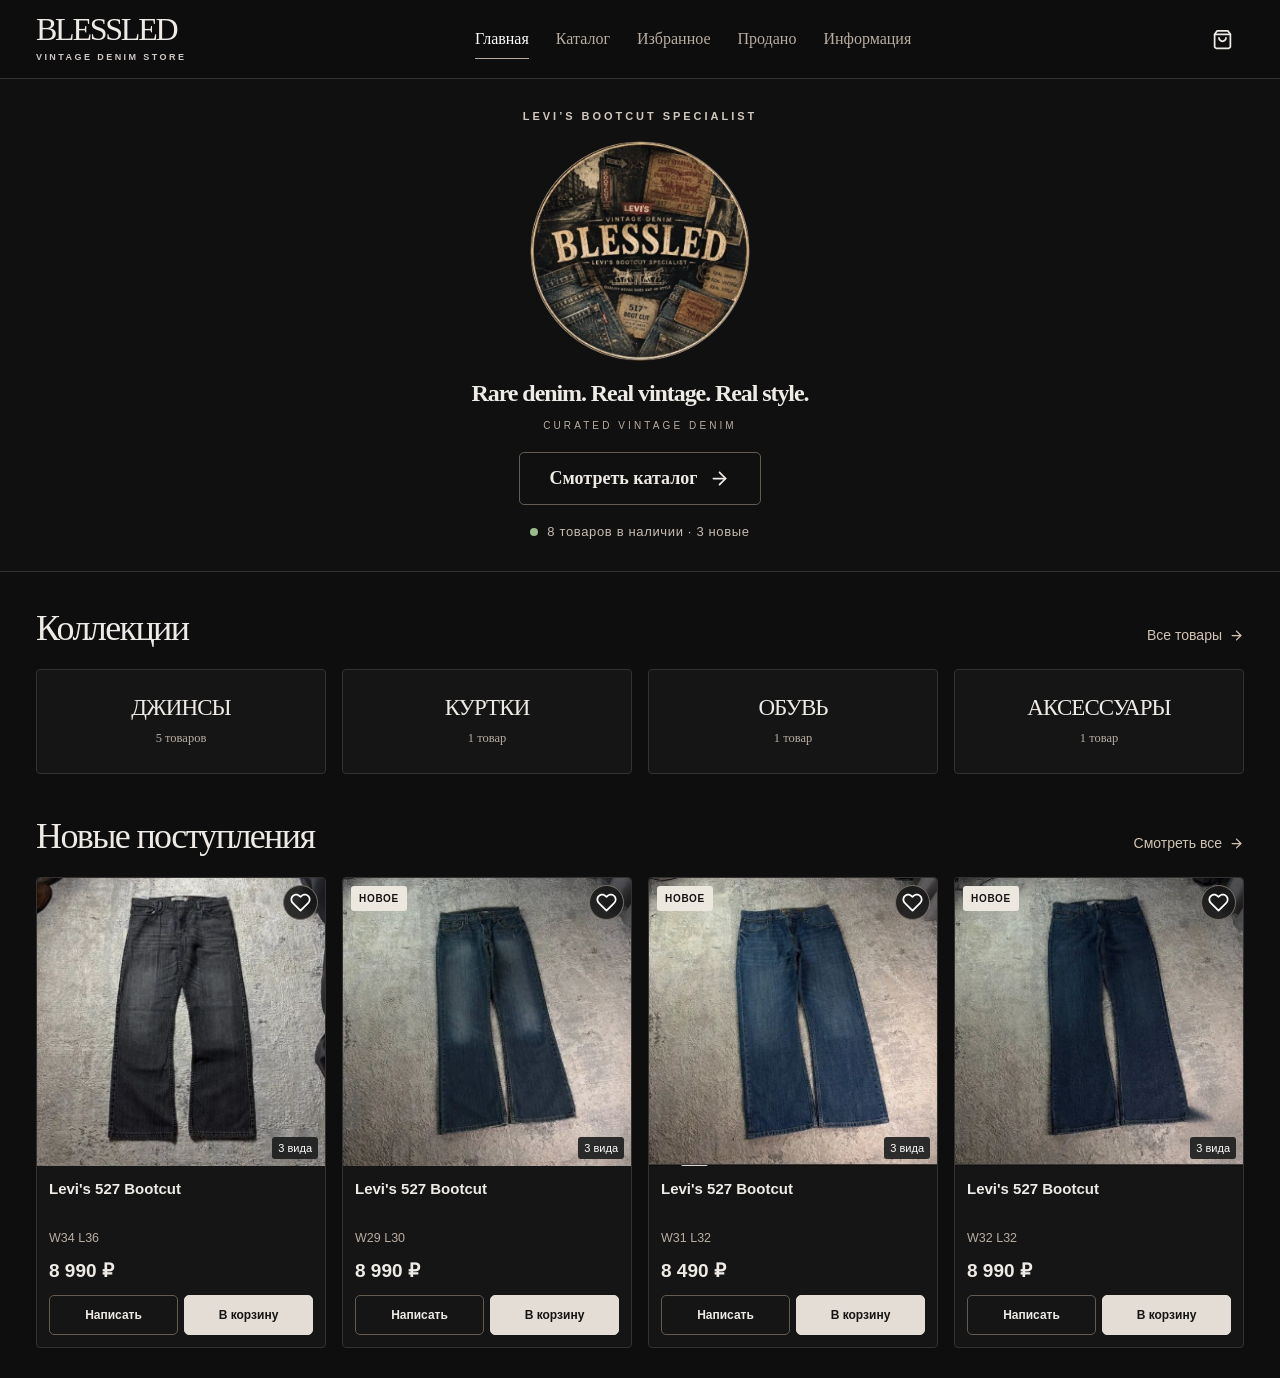
==== index.html @ d6db93a5 "Initial BLESSED STORE storefront and admin" ====
<!doctype html>
<html lang="ru"><head><meta charset="utf-8"><meta name="viewport" content="width=device-width,initial-scale=1,viewport-fit=cover"><meta name="theme-color" content="#0e0e0e"><title>BLESSED STORE · Vintage Denim Store</title>
<style>
:root{color-scheme:dark;--bg:#0e0e0e;--panel:#151515;--line:#343230;--ink:#eeeae6;--muted:#b9ada2;--cream:#e4ddd5;--accent:#c1a27a;--serif:Georgia,"Times New Roman",serif;--gutter:clamp(14px,3.3vw,36px);--ease:cubic-bezier(.22,1,.36,1);--nav:74px;scrollbar-color:#524940 var(--bg)}
*{box-sizing:border-box}body{margin:0;background:var(--bg);color:var(--ink);font:15px/1.5 "Segoe UI",Arial,sans-serif}body:has(dialog[open]){overflow:hidden}a{color:inherit;text-decoration:none}button,input,select,textarea{font:inherit;color:inherit}button,a,input,select{ -webkit-tap-highlight-color:transparent}button{background:none;border:0;cursor:pointer;padding:0}button:disabled{opacity:.48;cursor:default}button,a,select,input{transition:background .18s,color .18s,border-color .18s,transform .18s}button:focus-visible,a:focus-visible,summary:focus-visible,input:focus-visible,select:focus-visible{outline:2px solid var(--accent);outline-offset:3px}img{display:block;max-width:100%}h1,h2,h3,p{margin:0}h1,h2,h3,.display{font-family:var(--serif);font-weight:400;letter-spacing:-.045em}h1,h2{font-size:clamp(27px,4.8vw,36px);line-height:1.15}h3{font-size:24px}p{line-height:1.65}small,.muted,.sub{color:var(--muted)}.sub{margin-top:5px}.icon{width:21px;height:21px;display:inline-block;vertical-align:middle;flex:none;color:inherit}.icon svg{width:100%;height:100%;display:block}.iconbtn{display:inline-grid;place-items:center;width:44px;height:44px;border-radius:4px}.iconbtn:hover,.plain:hover{color:var(--accent)}header{position:sticky;top:0;z-index:5;background:#0e0e0efb;border-bottom:1px solid var(--line)}.head{height:70px;margin:auto;max-width:1320px;padding:0 var(--gutter);display:flex;align-items:center;justify-content:space-between;position:relative}.wordmark{font:32px/.95 var(--serif);letter-spacing:-.07em;text-align:center}.wordmark small{display:block;font:600 9px/1.5 "Segoe UI",sans-serif;color:#cec8c4;letter-spacing:.27em;margin-top:5px}.pagetitle{font:600 22px var(--serif);letter-spacing:-.04em}.headcenter{position:absolute;left:50%;transform:translateX(-50%)}.bag{position:relative;margin-left:auto}.count{position:absolute;right:0;top:1px;min-width:16px;border-radius:100px;background:var(--cream);color:#111;font:700 10px/16px sans-serif;animation:pop .22s var(--ease)}.desktopnav{display:none}main{max-width:1320px;margin:auto;padding-bottom:calc(var(--nav) + env(safe-area-inset-bottom) + 24px);min-height:85vh}.page{padding:24px var(--gutter)}.hero{text-align:center;background:#101010;padding:29px var(--gutter) 35px;border-bottom:1px solid var(--line);display:flex;align-items:center;flex-direction:column}.micro{font-size:11px;font-weight:650;letter-spacing:.27em;text-transform:uppercase;color:#d1c8bf}.seal{width:clamp(172px,41vw,268px);aspect-ratio:1;object-fit:cover;border-radius:50%;margin:21px 0 24px}.hero h1{font-size:clamp(18px,3.1vw,24px);font-weight:600;line-height:1.35}.hero .tag{font-size:10px;letter-spacing:.31em;text-transform:uppercase;color:var(--muted);margin:11px 0 26px}.btn{min-height:44px;padding:10px 19px;display:inline-flex;gap:12px;align-items:center;justify-content:center;text-align:center;border:1px solid #655a50;border-radius:5px;font-weight:550}.btn.primary{background:var(--cream);color:#161412;border-color:var(--cream)}.btn.primary:hover{background:#f7f2ea}.btn:hover{border-color:var(--accent);background:#272420}.hero .btn{font:600 18px var(--serif);padding:15px 30px}.stock{margin-top:17px;font-size:13px;color:#c6bbb1;letter-spacing:.05em}.stock:before{content:"";display:inline-block;background:#99bc8a;border-radius:50%;width:8px;height:8px;margin-right:9px}.section{padding:30px var(--gutter) 6px}.sectionhead,.line,.between{display:flex;align-items:center;justify-content:space-between;gap:12px}.sectionhead{margin-bottom:20px;align-items:baseline}.plain{color:#d1c4b5;font-size:14px;display:inline-flex;align-items:center;gap:7px}.plain .icon{width:15px;height:15px}.collections,.grid{display:grid;grid-template-columns:repeat(2,minmax(0,1fr));gap:clamp(8px,2vw,16px)}.collection,.card,.surface{background:var(--panel);border:1px solid var(--line);border-radius:4px}.collection{padding:22px 6px;min-height:clamp(88px,20vw,130px);display:grid;align-content:center;gap:8px;text-align:center}.collection strong{font:400 clamp(16px,3.5vw,23px) var(--serif);letter-spacing:-.04em}.collection small{font-family:var(--serif)}.collection:hover,.rowlink:hover{background:#211e1b;border-color:#6c5e51}.card{min-width:0;overflow:hidden;position:relative}.cover{display:block;aspect-ratio:1;overflow:hidden;background:#252421}.cover img{width:100%;height:100%;object-fit:cover;transition:transform .5s var(--ease)}@media(hover:hover){.cover:hover img{transform:scale(1.035)}}.flag,.photos,.heart{position:absolute}.flag{left:8px;top:8px;background:#ede8df;color:#151311;font-size:10px;letter-spacing:.07em;font-weight:750;padding:5px 8px;border-radius:3px}.photos{bottom:7px;right:7px;color:#fff;background:#191a1be3;font-size:11px;border-radius:3px;padding:3px 6px}.imagebox{position:relative}.heart{right:7px;top:7px;background:#161616dd;border:1px solid #79716a;border-radius:50%;width:35px;height:35px;color:#fff}.heart[aria-pressed=true]{background:var(--cream);color:#432a22}.cardinfo{padding:12px;display:grid;gap:9px}.cardtitle{min-height:2.8em;font-weight:700;line-height:1.4}.price{font-size:19px;font-weight:750}.actions{display:flex;gap:6px;flex-wrap:wrap}.actions .btn{flex:1;padding:6px 3px;min-height:40px;font-size:12px}.sold{background:#272421;color:#c6bdb5;border-radius:5px;text-align:center;padding:10px}.bottomnav{position:fixed;bottom:0;left:0;right:0;z-index:5;padding-bottom:env(safe-area-inset-bottom);border-top:1px solid var(--line);background:#0e0e0efa;display:flex}.navitem{color:var(--muted);min-width:0;position:relative}.bottomnav .navitem{flex:1;height:var(--nav);display:flex;align-items:center;justify-content:center;flex-direction:column;gap:6px;font:clamp(10px,2.4vw,15px) var(--serif)}.navitem.active{color:#fff}.bottomnav .active:before{content:"";position:absolute;top:0;height:3px;width:26px;background:var(--cream);border-radius:0 0 3px 3px}.searchbar{display:flex;gap:10px;margin:30px 0 17px}.searchbox{flex:1;min-width:0;position:relative}.searchbox .icon{position:absolute;top:50%;left:14px;width:17px;transform:translateY(-50%);color:var(--muted)}input,select,textarea,.filterbtn{background:#191919;border:1px solid #403d39;border-radius:4px;padding:12px 14px;min-width:0;width:100%;min-height:46px}select{cursor:pointer}.searchbox input{padding-left:43px}.filterbtn{width:50px}.filterbtn.on{border-color:var(--accent)}.sort{color:var(--muted);font-size:13px;margin-bottom:18px}.sort select{width:auto;background:var(--bg);border-color:transparent;padding:4px;max-width:53%;color:var(--ink)}.empty{text-align:center;padding:44px 16px;border:1px dashed #494744;border-radius:10px;margin:32px auto;max-width:650px}.empty p{margin:8px auto 20px;color:var(--muted)}.infohero{text-align:center;border-bottom:1px solid var(--line);padding:26px}.infohero img{width:118px;border-radius:50%;margin:0 auto 16px}.infohero .micro{margin:16px 0}.rows,.stack{display:grid;gap:12px}.rows{max-width:800px;margin:auto}.rowlink{display:flex;align-items:center;gap:14px;text-align:left;padding:16px 18px;background:#181818;border:1px solid var(--line);border-radius:8px}.rowlink .end{margin-left:auto;width:14px}.surface{padding:20px;border-radius:9px}.productlayout{display:grid;gap:22px}.gallerymain{display:block;position:relative;width:100%;background:#171717}.gallerymain img{width:100%;aspect-ratio:1;object-fit:cover}.thumbs{display:flex;gap:7px;margin-top:10px;overflow-x:auto}.thumbs button{width:64px;max-width:20%;padding:2px;border:1px solid transparent;border-radius:4px;opacity:.6}.thumbs button.active{opacity:1;border-color:var(--cream)}.thumbs img{aspect-ratio:1;object-fit:cover;border-radius:2px}.spec{display:grid;grid-template-columns:1fr 1fr;padding:0;overflow:hidden}.spec>div{padding:15px;border-bottom:1px solid var(--line)}.spec>div:first-child{grid-column:1/-1}.spec>div:last-child{border-left:1px solid var(--line)}.label{color:var(--muted);font-size:11px;letter-spacing:.13em;text-transform:uppercase}.spec strong,.facts b{display:block;font:24px var(--serif);margin-top:4px}.facts{display:grid;grid-template-columns:repeat(3,1fr);gap:7px;text-align:center}.facts .surface{padding:13px 3px}.facts b{font-size:clamp(15px,3vw,22px)}.facts small{font-size:11px}.measurebody{display:flex;align-items:center;gap:18px;margin:16px 0}.measurebody img{width:34%;max-height:260px;object-fit:contain}.measurebody b{font:38px/1 var(--serif);display:block}.measurebody small{font-size:10px;letter-spacing:.1em;text-transform:uppercase}.wide{width:100%}details{border-top:1px solid var(--line);padding:14px 0}summary{cursor:pointer;font:21px var(--serif)}details p{margin-top:12px;color:var(--muted)}.cartrow{display:flex;gap:16px;padding:18px 0;border-bottom:1px solid var(--line);align-items:center}.cartrow img{width:80px;border-radius:4px}.cartrow .grow{flex:1}.qty{display:flex;gap:12px;align-items:center}.qty button{padding:6px;color:var(--muted);text-decoration:underline}.checkout{max-width:720px;margin:auto}.field{display:grid;gap:6px;font-size:14px}.error{color:#f4ac9b}.total{border-top:1px solid var(--line);padding-top:14px}.choice{display:flex;gap:10px;align-items:center;padding:11px 12px;background:#191817;border:1px solid var(--line);border-radius:4px;cursor:pointer}.choice:has(input:checked){border-color:var(--accent)}.choice input{width:16px;min-height:0;height:16px;accent-color:#ccaf88}.choices{display:flex;flex-wrap:wrap;gap:7px}.textbtn{text-decoration:underline;text-underline-offset:3px;color:var(--muted)}dialog{background:var(--panel);color:var(--ink);border:1px solid #514942;border-radius:12px;padding:0;width:min(94vw,510px);max-height:88dvh;overscroll-behavior:contain}dialog[open]{animation:enter .28s var(--ease)}dialog::backdrop{background:#000b}dialog .inside{padding:22px}dialog .between{margin-bottom:15px}dialog.closing{animation:leave .16s ease forwards}.toast{position:fixed;z-index:9;left:50%;bottom:calc(var(--nav) + 12px + env(safe-area-inset-bottom));transform:translate(-50%,10px);opacity:0;pointer-events:none;background:var(--cream);color:#171511;border-radius:5px;padding:10px 18px;text-align:center;width:max-content;max-width:92%;transition:.2s}.toast.show{opacity:1;transform:translate(-50%,0)}.backtop{position:fixed;right:18px;bottom:calc(var(--nav) + 13px);background:#191817;border:1px solid #655a50;border-radius:50%;z-index:4}.backtop .icon{transform:rotate(-90deg)}[hidden]{display:none!important}.screen{animation:enter .24s var(--ease)}@keyframes enter{from{opacity:.2;transform:translateY(6px)}to{opacity:1;transform:none}}@keyframes leave{to{opacity:0;transform:translateY(7px)}}@keyframes pop{from{transform:scale(.8)}to{transform:scale(1)}}@media(max-width:470px){:root{--nav:64px}.head{height:58px}.wordmark{font-size:26px}.wordmark small{font-size:8px}.cardinfo{padding:9px;gap:6px}.cardtitle{font-size:14px}.actions .btn{font-size:10px}.price{font-size:17px}.hero{padding:22px 14px 28px}.section{padding-top:24px}.sectionhead{margin-bottom:15px}.plain{font-size:12px}.productpage{padding-top:0}.gallery{margin-inline:calc(-1 * var(--gutter))}.thumbs{padding-inline:var(--gutter)}dialog{margin:auto auto 0;width:100%;max-width:100%;border-radius:13px 13px 0 0}dialog .inside{padding-bottom:calc(20px + env(safe-area-inset-bottom))}.cartrow{gap:9px}.cartrow img{width:58px}.facts{gap:4px}}
@media(min-width:768px){.grid{grid-template-columns:repeat(3,minmax(0,1fr))}.collections{grid-template-columns:repeat(4,minmax(0,1fr))}.productlayout{grid-template-columns:minmax(0,1fr) minmax(0,1fr);align-items:start}.gallery{position:sticky;top:90px}.cartwrap{display:grid;grid-template-columns:2fr 1fr;align-items:start;gap:32px}.section{padding-top:36px}}
@media(min-width:1024px){:root{--nav:0px}.bottomnav,.mobilemenu{display:none}.headcenter{position:static;transform:none}.head{height:78px;gap:36px}.desktopnav{display:flex;gap:27px;margin:auto}.desktopnav a{font:16px var(--serif);padding:10px 0;border-bottom:1px solid transparent}.desktopnav .active,.desktopnav a:hover{border-color:var(--muted)}.hero{padding:28px 36px 29px}.seal{width:220px;margin:16px 0}.hero .tag{margin:8px 0 18px}.section,.page{padding-inline:var(--gutter)}.grid{grid-template-columns:repeat(4,minmax(0,1fr))}.bag{margin:0}.productlayout{gap:44px}.backtop{bottom:24px}.collection{min-height:105px}.desktopnav .navitem:hover{color:#fff}.toast{bottom:24px}}
@media(prefers-reduced-motion:reduce){*,*::before,*::after{animation-duration:.001ms!important;transition-duration:.001ms!important;scroll-behavior:auto!important}}
@media(min-width:471px) and (max-width:767px){
  :root{--nav:87px}
  .head{height:74px}
  .hero{padding-top:30px;padding-bottom:39px}
  .seal{margin-bottom:26px}
  .hero h1{font-family:"Times New Roman",serif;font-weight:600;letter-spacing:-.04em}
  .hero .btn{font-family:"Times New Roman",serif;font-weight:500}
  .hero .tag{margin-bottom:27px}
  .section{padding-top:32px}
}
.cartwrap{margin-top:20px}
@media(max-width:767px){.cartwrap aside{margin-top:20px}}
@media(max-width:360px){.hero h1{font-size:17px}.bottomnav .navitem{font-size:10px}}
dialog .cover img{width:100%;height:100%;object-fit:cover}
@keyframes appear{from{opacity:.55;transform:translateY(5px)}to{opacity:1;transform:none}}
.section.entered .sectionhead{animation:appear .28s var(--ease)}.productlayout>*{min-width:0}.thumbs button{flex:none}
/* Compact controls keep their geometry while their contents respond. */
.bag .count{display:grid;place-items:center;text-align:center;box-sizing:content-box;min-width:17px;height:17px;padding:0 1px;border:2px solid var(--bg);right:-1px;top:0;line-height:1;font-variant-numeric:tabular-nums;pointer-events:none;animation:none}
.backlink{display:inline-flex;gap:8px;align-items:center;min-height:40px;color:var(--muted);font-size:14px}
.backlink .icon{width:17px;height:17px}
.returnbar{padding:8px var(--gutter) 0}
@media(max-width:1023px){.returnbar{display:none}}
@media(prefers-reduced-motion:no-preference){
 button:active:not(:disabled),.btn:active,.collection:active,.rowlink:active{transform:translateY(1px) scale(.98)}
 .bag>.icon,.navitem .icon,.rowlink .end,.backlink .icon,.heart .icon,.thumbs img{transition:transform .23s var(--ease),opacity .2s}
 .heart[aria-pressed=true] .icon{animation:heartBeat .32s var(--ease)}
 .card,.thumbs button,.choice,.collection,.rowlink{transition:border-color .22s,background .22s,opacity .22s,transform .22s var(--ease)}
 .bottomnav .active:before{animation:indicator .26s var(--ease)}
 .gallerymain img,.inside>.stack,.inside>form{animation:softIn .25s var(--ease)}
 .backtop:not([hidden]){animation:softIn .22s var(--ease)}
 .catalog-enter{animation:softIn .23s var(--ease)}
 .newly-visible{animation:cardIn .36s var(--ease)}
 @supports (interpolate-size:allow-keywords){details{interpolate-size:allow-keywords}details::details-content{block-size:0;opacity:0;overflow:hidden;transition:block-size .25s var(--ease),opacity .2s,content-visibility .25s allow-discrete}details[open]::details-content{block-size:auto;opacity:1}}
 @media(hover:hover){.rowlink:hover .end,.btn:hover .icon:last-child{transform:translateX(2px)}.backlink:hover .icon{transform:translateX(-3px)}.navitem:hover .icon,.bag:hover>.icon{transform:translateY(-2px)}.card:has(.cover:hover){border-color:#6c6155}}
}
@keyframes softIn{from{opacity:.55}to{opacity:1}}
@keyframes indicator{from{transform:scaleX(.35);opacity:.4}to{transform:scaleX(1);opacity:1}}
@keyframes heartBeat{45%{transform:scale(1.18)}}
@keyframes cardIn{from{opacity:.72;transform:translateY(5px)}to{opacity:1;transform:none}}
</style></head><body>
<header><div class="head" id="head"></div></header><main id="main"><section class="hero"><p class="micro">Levi’s Bootcut Specialist</p><h1>Rare denim. Real vintage. Real style.</h1><p>Curated Vintage Denim</p></section></main><nav class="bottomnav" id="nav" aria-label="Основная навигация"></nav><button id="top" class="backtop iconbtn" hidden aria-label="Наверх"></button><dialog id="modal" aria-labelledby="dialogTitle"><div class="inside" id="dialogBody"></div></dialog><div class="toast" id="toast" role="status"></div>
<script>
'use strict';
const photos={"emblem": "[data-uri]", "jeans-black": "[data-uri]", "jeans-faded": "[data-uri]", "jeans-blue": "[data-uri]", "jeans-indigo": "[data-uri]", "diesel-fanker": "[data-uri]", "diesel-viker": "[data-uri]", "557-view-1": "[data-uri]", "557-view-2": "[data-uri]", "557-view-3": "[data-uri]", "557-view-4": "[data-uri]", "557-view-5": "[data-uri]", "557-view-6": "[data-uri]", "measure-jeans": "[data-uri]", "jacket": "[data-uri]", "boots": "[data-uri]", "belt": "[data-uri]"};
const icons={"home":"<svg xmlns=\"http://www.w3.org/2000/svg\" aria-hidden=\"true\" focusable=\"false\" viewBox=\"0 0 24 24\" fill=\"currentColor\" data-figma-node=\"3336:14386\"><g transform=\"matrix(1 0 0 1 3 2)\"><path fill-rule=\"nonzero\" d=\"M0 7L-0.6139 6.2106C-0.8575 6.4001 -1 6.6914 -1 7L0 7ZM9 0L9.6139 -0.7894C9.2528 -1.0702 8.7472 -1.0702 8.3861 -0.7894L9 0ZM18 7L19 7C19 6.6914 18.8575 6.4001 18.6139 6.2106L18 7ZM0 18L-1 18L0 18ZM0.6139 7.7894L9.6139 0.7894L8.3861 -0.7894L-0.6139 6.2106L0.6139 7.7894ZM8.3861 0.7894L17.3861 7.7894L18.6139 6.2106L9.6139 -0.7894L8.3861 0.7894ZM17 7L17 18L19 18L19 7L17 7ZM17 18C17 18.2652 16.8946 18.5196 16.7071 18.7071L18.1213 20.1213C18.6839 19.5587 19 18.7957 19 18L17 18ZM16.7071 18.7071C16.5196 18.8946 16.2652 19 16 19L16 21C16.7957 21 17.5587 20.6839 18.1213 20.1213L16.7071 18.7071ZM16 19L2 19L2 21L16 21L16 19ZM2 19C1.7348 19 1.4804 18.8946 1.2929 18.7071L-0.1213 20.1213C0.4413 20.6839 1.2044 21 2 21L2 19ZM1.2929 18.7071C1.1054 18.5196 1 18.2652 1 18L-1 18C-1 18.7957 -0.6839 19.5587 -0.1213 20.1213L1.2929 18.7071ZM1 18L1 7L-1 7L-1 18L1 18Z\"/></g><g transform=\"matrix(1 0 0 1 9 12)\"><path fill-rule=\"nonzero\" d=\"M-1 10C-1 10.5523 -0.5523 11 0 11C0.5523 11 1 10.5523 1 10L-1 10ZM0 0L0 -1C-0.5523 -1 -1 -0.5523 -1 0L0 0ZM6 0L7 0C7 -0.5523 6.5523 -1 6 -1L6 0ZM5 10C5 10.5523 5.4477 11 6 11C6.5523 11 7 10.5523 7 10L5 10ZM1 10L1 0L-1 0L-1 10L1 10ZM0 1L6 1L6 -1L0 -1L0 1ZM5 0L5 10L7 10L7 0L5 0Z\"/></g></svg>","grid":"<svg xmlns=\"http://www.w3.org/2000/svg\" aria-hidden=\"true\" focusable=\"false\" viewBox=\"0 0 24 24\" fill=\"currentColor\" data-figma-node=\"3336:14360\"><g transform=\"matrix(1 0 0 1 3 3)\"><path fill-rule=\"nonzero\" d=\"M0 0L0 -1C-0.5523 -1 -1 -0.5523 -1 0L0 0ZM7 0L8 0C8 -0.5523 7.5523 -1 7 -1L7 0ZM7 7L7 8C7.5523 8 8 7.5523 8 7L7 7ZM0 7L-1 7C-1 7.5523 -0.5523 8 0 8L0 7ZM0 1L7 1L7 -1L0 -1L0 1ZM6 0L6 7L8 7L8 0L6 0ZM7 6L0 6L0 8L7 8L7 6ZM1 7L1 0L-1 0L-1 7L1 7Z\"/></g><g transform=\"matrix(1 0 0 1 14 3)\"><path fill-rule=\"nonzero\" d=\"M0 0L0 -1C-0.5523 -1 -1 -0.5523 -1 0L0 0ZM7 0L8 0C8 -0.5523 7.5523 -1 7 -1L7 0ZM7 7L7 8C7.5523 8 8 7.5523 8 7L7 7ZM0 7L-1 7C-1 7.5523 -0.5523 8 0 8L0 7ZM0 1L7 1L7 -1L0 -1L0 1ZM6 0L6 7L8 7L8 0L6 0ZM7 6L0 6L0 8L7 8L7 6ZM1 7L1 0L-1 0L-1 7L1 7Z\"/></g><g transform=\"matrix(1 0 0 1 14 14)\"><path fill-rule=\"nonzero\" d=\"M0 0L0 -1C-0.5523 -1 -1 -0.5523 -1 0L0 0ZM7 0L8 0C8 -0.5523 7.5523 -1 7 -1L7 0ZM7 7L7 8C7.5523 8 8 7.5523 8 7L7 7ZM0 7L-1 7C-1 7.5523 -0.5523 8 0 8L0 7ZM0 1L7 1L7 -1L0 -1L0 1ZM6 0L6 7L8 7L8 0L6 0ZM7 6L0 6L0 8L7 8L7 6ZM1 7L1 0L-1 0L-1 7L1 7Z\"/></g><g transform=\"matrix(1 0 0 1 3 14)\"><path fill-rule=\"nonzero\" d=\"M0 0L0 -1C-0.5523 -1 -1 -0.5523 -1 0L0 0ZM7 0L8 0C8 -0.5523 7.5523 -1 7 -1L7 0ZM7 7L7 8C7.5523 8 8 7.5523 8 7L7 7ZM0 7L-1 7C-1 7.5523 -0.5523 8 0 8L0 7ZM0 1L7 1L7 -1L0 -1L0 1ZM6 0L6 7L8 7L8 0L6 0ZM7 6L0 6L0 8L7 8L7 6ZM1 7L1 0L-1 0L-1 7L1 7Z\"/></g></svg>","heart":"<svg xmlns=\"http://www.w3.org/2000/svg\" aria-hidden=\"true\" focusable=\"false\" viewBox=\"0 0 24 24\" fill=\"currentColor\" data-figma-node=\"3336:14378\"><g transform=\"matrix(1 0 0 1 1.5487 2.9982)\"><path fill-rule=\"nonzero\" d=\"M15.4013 0L15.4013 1L15.4013 0ZM11.5113 1.6118L12.2184 2.3189L12.2186 2.3188L11.5113 1.6118ZM10.4513 2.6718L9.7442 3.3789C10.1347 3.7695 10.7679 3.7695 11.1584 3.3789L10.4513 2.6718ZM9.3913 1.6118L8.6842 2.3189L8.6842 2.3189L9.3913 1.6118ZM1.6113 9.3918L0.9042 10.0989L0.9042 10.0989L1.6113 9.3918ZM2.6713 10.4518L1.9642 11.1589L2.6713 10.4518ZM10.4513 18.2318L9.7442 18.9389C10.1347 19.3295 10.7679 19.3295 11.1584 18.9389L10.4513 18.2318ZM19.2913 9.3918L18.5843 8.6846L18.5842 8.6847L19.2913 9.3918ZM19.9986 0.9049C19.3949 0.301 18.6783 -0.1781 17.8894 -0.5049L17.1239 1.3427C17.67 1.569 18.1661 1.9007 18.584 2.3188L19.9986 0.9049ZM17.8894 -0.5049C17.1006 -0.8318 16.2551 -1 15.4013 -1L15.4013 1C15.9924 1 16.5778 1.1165 17.1239 1.3427L17.8894 -0.5049ZM15.4013 -1C14.5474 -1 13.702 -0.8318 12.9131 -0.5049L13.6787 1.3427C14.2248 1.1165 14.8102 1 15.4013 1L15.4013 -1ZM12.9131 -0.5049C12.1243 -0.1781 11.4076 0.301 10.804 0.9049L12.2186 2.3188C12.6365 1.9007 13.1326 1.569 13.6787 1.3427L12.9131 -0.5049ZM10.8042 0.9047L9.7442 1.9647L11.1584 3.3789L12.2184 2.3189L10.8042 0.9047ZM11.1584 1.9647L10.0984 0.9047L8.6842 2.3189L9.7442 3.3789L11.1584 1.9647ZM10.0984 0.9047C8.8792 -0.3145 7.2255 -0.9995 5.5013 -0.9995L5.5013 1.0005C6.6951 1.0005 7.84 1.4748 8.6842 2.3189L10.0984 0.9047ZM5.5013 -0.9995C3.777 -0.9995 2.1234 -0.3145 0.9042 0.9047L2.3184 2.3189C3.1626 1.4748 4.3075 1.0005 5.5013 1.0005L5.5013 -0.9995ZM0.9042 0.9047C-0.315 2.1239 -1 3.7776 -1 5.5018L1 5.5018C1 4.308 1.4742 3.1631 2.3184 2.3189L0.9042 0.9047ZM-1 5.5018C-1 7.2261 -0.315 8.8797 0.9042 10.0989L2.3184 8.6847C1.4742 7.8406 1 6.6956 1 5.5018L-1 5.5018ZM0.9042 10.0989L1.9642 11.1589L3.3784 9.7447L2.3184 8.6847L0.9042 10.0989ZM1.9642 11.1589L9.7442 18.9389L11.1584 17.5247L3.3784 9.7447L1.9642 11.1589ZM11.1584 18.9389L18.9384 11.1589L17.5242 9.7447L9.7442 17.5247L11.1584 18.9389ZM18.9384 11.1589L19.9984 10.0989L18.5842 8.6847L17.5242 9.7447L18.9384 11.1589ZM19.9982 10.0991C20.6021 9.4955 21.0812 8.7788 21.408 7.99L19.5604 7.2244C19.3341 7.7705 19.0024 8.2667 18.5843 8.6846L19.9982 10.0991ZM21.408 7.99C21.7349 7.2012 21.9031 6.3557 21.9031 5.5018L19.9031 5.5018C19.9031 6.093 19.7866 6.6783 19.5604 7.2244L21.408 7.99ZM21.9031 5.5018C21.9031 4.648 21.7349 3.8025 21.408 3.0137L19.5604 3.7793C19.7866 4.3254 19.9031 4.9107 19.9031 5.5018L21.9031 5.5018ZM21.408 3.0137C21.0812 2.2249 20.6021 1.5082 19.9982 0.9046L18.5843 2.3191C19.0024 2.737 19.3341 3.2332 19.5604 3.7793L21.408 3.0137Z\"/></g></svg>","clock":"<svg xmlns=\"http://www.w3.org/2000/svg\" aria-hidden=\"true\" focusable=\"false\" viewBox=\"0 0 24 24\" fill=\"currentColor\" data-figma-node=\"3336:14095\"><g transform=\"matrix(1 0 0 1 2 2)\"><path fill-rule=\"nonzero\" d=\"M20 10L19 10C19 14.9706 14.9706 19 10 19L10 20L10 21C16.0751 21 21 16.0751 21 10L20 10ZM10 20L10 19C5.0294 19 1 14.9706 1 10L0 10L-1 10C-1 16.0751 3.9249 21 10 21L10 20ZM0 10L1 10C1 5.0294 5.0294 1 10 1L10 0L10 -1C3.9249 -1 -1 3.9249 -1 10L0 10ZM10 0L10 1C14.9706 1 19 5.0294 19 10L20 10L21 10C21 3.9249 16.0751 -1 10 -1L10 0Z\"/></g><g transform=\"matrix(1 0 0 1 12 6)\"><path fill-rule=\"nonzero\" d=\"M1 0C1 -0.5523 0.5523 -1 0 -1C-0.5523 -1 -1 -0.5523 -1 0L0 0L1 0ZM0 6L-1 6C-1 6.3788 -0.786 6.725 -0.4472 6.8944L0 6ZM3.5528 8.8944C4.0468 9.1414 4.6474 8.9412 4.8944 8.4472C5.1414 7.9532 4.9412 7.3526 4.4472 7.1056L4 8L3.5528 8.8944ZM0 0L-1 0L-1 6L0 6L1 6L1 0L0 0ZM0 6L-0.4472 6.8944L3.5528 8.8944L4 8L4.4472 7.1056L0.4472 5.1056L0 6Z\"/></g></svg>","user":"<svg xmlns=\"http://www.w3.org/2000/svg\" aria-hidden=\"true\" focusable=\"false\" viewBox=\"0 0 24 24\" fill=\"currentColor\" data-figma-node=\"3336:14871\"><g transform=\"matrix(1 0 0 1 4 15)\"><path fill-rule=\"nonzero\" d=\"M15 6C15 6.5523 15.4477 7 16 7C16.5523 7 17 6.5523 17 6L15 6ZM12 0L12 -1L12 0ZM4 0L4 -1L4 0ZM0 4L-1 4L0 4ZM-1 6C-1 6.5523 -0.5523 7 0 7C0.5523 7 1 6.5523 1 6L-1 6ZM17 6L17 4L15 4L15 6L17 6ZM17 4C17 2.6739 16.4732 1.4021 15.5355 0.4645L14.1213 1.8787C14.6839 2.4413 15 3.2044 15 4L17 4ZM15.5355 0.4645C14.5979 -0.4732 13.3261 -1 12 -1L12 1C12.7956 1 13.5587 1.3161 14.1213 1.8787L15.5355 0.4645ZM12 -1L4 -1L4 1L12 1L12 -1ZM4 -1C2.6739 -1 1.4021 -0.4732 0.4645 0.4645L1.8787 1.8787C2.4413 1.3161 3.2044 1 4 1L4 -1ZM0.4645 0.4645C-0.4732 1.4021 -1 2.6739 -1 4L1 4C1 3.2044 1.3161 2.4413 1.8787 1.8787L0.4645 0.4645ZM-1 4L-1 6L1 6L1 4L-1 4Z\"/></g><g transform=\"matrix(1 0 0 1 8 3)\"><path fill-rule=\"nonzero\" d=\"M7 4C7 5.6569 5.6569 7 4 7L4 9C6.7614 9 9 6.7614 9 4L7 4ZM4 7C2.3431 7 1 5.6569 1 4L-1 4C-1 6.7614 1.2386 9 4 9L4 7ZM1 4C1 2.3431 2.3431 1 4 1L4 -1C1.2386 -1 -1 1.2386 -1 4L1 4ZM4 1C5.6569 1 7 2.3431 7 4L9 4C9 1.2386 6.7614 -1 4 -1L4 1Z\"/></g></svg>","bag":"<svg xmlns=\"http://www.w3.org/2000/svg\" aria-hidden=\"true\" focusable=\"false\" viewBox=\"0 0 24 24\" fill=\"currentColor\" data-figma-node=\"3336:14697\"><g transform=\"matrix(1 0 0 1 3 2)\"><path fill-rule=\"nonzero\" d=\"M3 0L3 -1C2.6852 -1 2.3889 -0.8518 2.2 -0.6L3 0ZM0 4L-0.8 3.4C-0.9298 3.5731 -1 3.7836 -1 4L0 4ZM0 18L-1 18L0 18ZM18 4L19 4C19 3.7836 18.9298 3.5731 18.8 3.4L18 4ZM15 0L15.8 -0.6C15.6111 -0.8518 15.3148 -1 15 -1L15 0ZM2.2 -0.6L-0.8 3.4L0.8 4.6L3.8 0.6L2.2 -0.6ZM-1 4L-1 18L1 18L1 4L-1 4ZM-1 18C-1 18.7957 -0.6839 19.5587 -0.1213 20.1213L1.2929 18.7071C1.1054 18.5196 1 18.2652 1 18L-1 18ZM-0.1213 20.1213C0.4413 20.6839 1.2044 21 2 21L2 19C1.7348 19 1.4804 18.8946 1.2929 18.7071L-0.1213 20.1213ZM2 21L16 21L16 19L2 19L2 21ZM16 21C16.7957 21 17.5587 20.6839 18.1213 20.1213L16.7071 18.7071C16.5196 18.8946 16.2652 19 16 19L16 21ZM18.1213 20.1213C18.6839 19.5587 19 18.7957 19 18L17 18C17 18.2652 16.8946 18.5196 16.7071 18.7071L18.1213 20.1213ZM19 18L19 4L17 4L17 18L19 18ZM18.8 3.4L15.8 -0.6L14.2 0.6L17.2 4.6L18.8 3.4ZM15 -1L3 -1L3 1L15 1L15 -1Z\"/></g><g transform=\"matrix(1 0 0 1 3 6)\"><path fill-rule=\"nonzero\" d=\"M0 -1C-0.5523 -1 -1 -0.5523 -1 0C-1 0.5523 -0.5523 1 0 1L0 -1ZM18 1C18.5523 1 19 0.5523 19 0C19 -0.5523 18.5523 -1 18 -1L18 1ZM0 1L18 1L18 -1L0 -1L0 1Z\"/></g><g transform=\"matrix(1 0 0 1 8 10)\"><path fill-rule=\"nonzero\" d=\"M9 0C9 -0.5523 8.5523 -1 8 -1C7.4477 -1 7 -0.5523 7 0L9 0ZM4 4L4 5L4 4ZM1 0C1 -0.5523 0.5523 -1 0 -1C-0.5523 -1 -1 -0.5523 -1 0L1 0ZM7 0C7 0.7956 6.6839 1.5587 6.1213 2.1213L7.5355 3.5355C8.4732 2.5979 9 1.3261 9 0L7 0ZM6.1213 2.1213C5.5587 2.6839 4.7956 3 4 3L4 5C5.3261 5 6.5979 4.4732 7.5355 3.5355L6.1213 2.1213ZM4 3C3.2044 3 2.4413 2.6839 1.8787 2.1213L0.4645 3.5355C1.4021 4.4732 2.6739 5 4 5L4 3ZM1.8787 2.1213C1.3161 1.5587 1 0.7956 1 0L-1 0C-1 1.3261 -0.4732 2.5979 0.4645 3.5355L1.8787 2.1213Z\"/></g></svg>","arrow":"<svg xmlns=\"http://www.w3.org/2000/svg\" aria-hidden=\"true\" focusable=\"false\" viewBox=\"0 0 24 24\" fill=\"currentColor\" data-figma-node=\"3336:13972\"><g transform=\"matrix(1 0 0 1 5 12)\"><path fill-rule=\"nonzero\" d=\"M0 -1C-0.5523 -1 -1 -0.5523 -1 0C-1 0.5523 -0.5523 1 0 1L0 -1ZM14 1C14.5523 1 15 0.5523 15 0C15 -0.5523 14.5523 -1 14 -1L14 1ZM0 1L14 1L14 -1L0 -1L0 1Z\"/></g><g transform=\"matrix(1 0 0 1 12 5)\"><path fill-rule=\"nonzero\" d=\"M0.7071 -0.7071C0.3166 -1.0976 -0.3166 -1.0976 -0.7071 -0.7071C-1.0976 -0.3166 -1.0976 0.3166 -0.7071 0.7071L0.7071 -0.7071ZM7 7L7.7071 7.7071C8.0976 7.3166 8.0976 6.6834 7.7071 6.2929L7 7ZM-0.7071 13.2929C-1.0976 13.6834 -1.0976 14.3166 -0.7071 14.7071C-0.3166 15.0976 0.3166 15.0976 0.7071 14.7071L-0.7071 13.2929ZM-0.7071 0.7071L6.2929 7.7071L7.7071 6.2929L0.7071 -0.7071L-0.7071 0.7071ZM6.2929 6.2929L-0.7071 13.2929L0.7071 14.7071L7.7071 7.7071L6.2929 6.2929Z\"/></g></svg>","back":"<svg xmlns=\"http://www.w3.org/2000/svg\" aria-hidden=\"true\" focusable=\"false\" viewBox=\"0 0 24 24\" fill=\"currentColor\" data-figma-node=\"3336:13965\"><g transform=\"matrix(1 0 0 1 5 12)\"><path fill-rule=\"nonzero\" d=\"M14 1C14.5523 1 15 0.5523 15 0C15 -0.5523 14.5523 -1 14 -1L14 1ZM0 -1C-0.5523 -1 -1 -0.5523 -1 0C-1 0.5523 -0.5523 1 0 1L0 -1ZM14 -1L0 -1L0 1L14 1L14 -1Z\"/></g><g transform=\"matrix(1 0 0 1 5 5)\"><path fill-rule=\"nonzero\" d=\"M6.2929 14.7071C6.6834 15.0976 7.3166 15.0976 7.7071 14.7071C8.0976 14.3166 8.0976 13.6834 7.7071 13.2929L6.2929 14.7071ZM0 7L-0.7071 6.2929C-1.0976 6.6834 -1.0976 7.3166 -0.7071 7.7071L0 7ZM7.7071 0.7071C8.0976 0.3166 8.0976 -0.3166 7.7071 -0.7071C7.3166 -1.0976 6.6834 -1.0976 6.2929 -0.7071L7.7071 0.7071ZM7.7071 13.2929L0.7071 6.2929L-0.7071 7.7071L6.2929 14.7071L7.7071 13.2929ZM0.7071 7.7071L7.7071 0.7071L6.2929 -0.7071L-0.7071 6.2929L0.7071 7.7071Z\"/></g></svg>","chevron":"<svg xmlns=\"http://www.w3.org/2000/svg\" aria-hidden=\"true\" focusable=\"false\" viewBox=\"0 0 24 24\" fill=\"currentColor\" data-figma-node=\"3336:14064\"><g transform=\"matrix(1 0 0 1 6 9)\"><path fill-rule=\"nonzero\" d=\"M0.7071 -0.7071C0.3166 -1.0976 -0.3166 -1.0976 -0.7071 -0.7071C-1.0976 -0.3166 -1.0976 0.3166 -0.7071 0.7071L0.7071 -0.7071ZM6 6L5.2929 6.7071C5.6834 7.0976 6.3166 7.0976 6.7071 6.7071L6 6ZM12.7071 0.7071C13.0976 0.3166 13.0976 -0.3166 12.7071 -0.7071C12.3166 -1.0976 11.6834 -1.0976 11.2929 -0.7071L12.7071 0.7071ZM-0.7071 0.7071L5.2929 6.7071L6.7071 5.2929L0.7071 -0.7071L-0.7071 0.7071ZM6.7071 6.7071L12.7071 0.7071L11.2929 -0.7071L5.2929 5.2929L6.7071 6.7071Z\"/></g></svg>","next":"<svg xmlns=\"http://www.w3.org/2000/svg\" aria-hidden=\"true\" focusable=\"false\" viewBox=\"0 0 24 24\" fill=\"currentColor\" data-figma-node=\"3336:14068\"><g transform=\"matrix(1 0 0 1 9 6)\"><path fill-rule=\"nonzero\" d=\"M-0.7071 11.2929C-1.0976 11.6834 -1.0976 12.3166 -0.7071 12.7071C-0.3166 13.0976 0.3166 13.0976 0.7071 12.7071L-0.7071 11.2929ZM6 6L6.7071 6.7071C7.0976 6.3166 7.0976 5.6834 6.7071 5.2929L6 6ZM0.7071 -0.7071C0.3166 -1.0976 -0.3166 -1.0976 -0.7071 -0.7071C-1.0976 -0.3166 -1.0976 0.3166 -0.7071 0.7071L0.7071 -0.7071ZM0.7071 12.7071L6.7071 6.7071L5.2929 5.2929L-0.7071 11.2929L0.7071 12.7071ZM6.7071 5.2929L0.7071 -0.7071L-0.7071 0.7071L5.2929 6.7071L6.7071 5.2929Z\"/></g></svg>","previous":"<svg xmlns=\"http://www.w3.org/2000/svg\" aria-hidden=\"true\" focusable=\"false\" viewBox=\"0 0 24 24\" fill=\"currentColor\" data-figma-node=\"3336:14066\"><g transform=\"matrix(1 0 0 1 9 6)\"><path fill-rule=\"nonzero\" d=\"M5.2929 12.7071C5.6834 13.0976 6.3166 13.0976 6.7071 12.7071C7.0976 12.3166 7.0976 11.6834 6.7071 11.2929L5.2929 12.7071ZM0 6L-0.7071 5.2929C-1.0976 5.6834 -1.0976 6.3166 -0.7071 6.7071L0 6ZM6.7071 0.7071C7.0976 0.3166 7.0976 -0.3166 6.7071 -0.7071C6.3166 -1.0976 5.6834 -1.0976 5.2929 -0.7071L6.7071 0.7071ZM6.7071 11.2929L0.7071 5.2929L-0.7071 6.7071L5.2929 12.7071L6.7071 11.2929ZM0.7071 6.7071L6.7071 0.7071L5.2929 -0.7071L-0.7071 5.2929L0.7071 6.7071Z\"/></g></svg>","up":"<svg xmlns=\"http://www.w3.org/2000/svg\" aria-hidden=\"true\" focusable=\"false\" viewBox=\"0 0 24 24\" fill=\"currentColor\" data-figma-node=\"3336:14082\"><g transform=\"matrix(1 0 0 1 6 9)\"><path fill-rule=\"nonzero\" d=\"M11.2929 6.7071C11.6834 7.0976 12.3166 7.0976 12.7071 6.7071C13.0976 6.3166 13.0976 5.6834 12.7071 5.2929L11.2929 6.7071ZM6 0L6.7071 -0.7071C6.3166 -1.0976 5.6834 -1.0976 5.2929 -0.7071L6 0ZM-0.7071 5.2929C-1.0976 5.6834 -1.0976 6.3166 -0.7071 6.7071C-0.3166 7.0976 0.3166 7.0976 0.7071 6.7071L-0.7071 5.2929ZM12.7071 5.2929L6.7071 -0.7071L5.2929 0.7071L11.2929 6.7071L12.7071 5.2929ZM5.2929 -0.7071L-0.7071 5.2929L0.7071 6.7071L6.7071 0.7071L5.2929 -0.7071Z\"/></g></svg>","search":"<svg xmlns=\"http://www.w3.org/2000/svg\" aria-hidden=\"true\" focusable=\"false\" viewBox=\"0 0 24 24\" fill=\"currentColor\" data-figma-node=\"3336:14667\"><g transform=\"matrix(1 0 0 1 3 3)\"><path fill-rule=\"nonzero\" d=\"M15 8C15 11.866 11.866 15 8 15L8 17C12.9706 17 17 12.9706 17 8L15 8ZM8 15C4.134 15 1 11.866 1 8L-1 8C-1 12.9706 3.0294 17 8 17L8 15ZM1 8C1 4.134 4.134 1 8 1L8 -1C3.0294 -1 -1 3.0294 -1 8L1 8ZM8 1C11.866 1 15 4.134 15 8L17 8C17 3.0294 12.9706 -1 8 -1L8 1Z\"/></g><g transform=\"matrix(1 0 0 1 16.65 16.65)\"><path fill-rule=\"nonzero\" d=\"M3.6429 5.0571C4.0334 5.4476 4.6666 5.4476 5.0571 5.0571C5.4476 4.6666 5.4476 4.0334 5.0571 3.6429L3.6429 5.0571ZM0.7071 -0.7071C0.3166 -1.0976 -0.3166 -1.0976 -0.7071 -0.7071C-1.0976 -0.3166 -1.0976 0.3166 -0.7071 0.7071L0.7071 -0.7071ZM5.0571 3.6429L0.7071 -0.7071L-0.7071 0.7071L3.6429 5.0571L5.0571 3.6429Z\"/></g></svg>","sliders":"<svg xmlns=\"http://www.w3.org/2000/svg\" aria-hidden=\"true\" focusable=\"false\" viewBox=\"0 0 24 24\" fill=\"currentColor\" data-figma-node=\"3336:14732\"><g transform=\"matrix(1 0 0 1 4 14)\"><path fill-rule=\"nonzero\" d=\"M-1 7C-1 7.5523 -0.5523 8 0 8C0.5523 8 1 7.5523 1 7L-1 7ZM1 0C1 -0.5523 0.5523 -1 0 -1C-0.5523 -1 -1 -0.5523 -1 0L1 0ZM1 7L1 0L-1 0L-1 7L1 7Z\"/></g><g transform=\"matrix(1 0 0 1 4 3)\"><path fill-rule=\"nonzero\" d=\"M-1 7C-1 7.5523 -0.5523 8 0 8C0.5523 8 1 7.5523 1 7L-1 7ZM1 0C1 -0.5523 0.5523 -1 0 -1C-0.5523 -1 -1 -0.5523 -1 0L1 0ZM1 7L1 0L-1 0L-1 7L1 7Z\"/></g><g transform=\"matrix(1 0 0 1 12 12)\"><path fill-rule=\"nonzero\" d=\"M-1 9C-1 9.5523 -0.5523 10 0 10C0.5523 10 1 9.5523 1 9L-1 9ZM1 0C1 -0.5523 0.5523 -1 0 -1C-0.5523 -1 -1 -0.5523 -1 0L1 0ZM1 9L1 0L-1 0L-1 9L1 9Z\"/></g><g transform=\"matrix(1 0 0 1 12 3)\"><path fill-rule=\"nonzero\" d=\"M-1 5C-1 5.5523 -0.5523 6 0 6C0.5523 6 1 5.5523 1 5L-1 5ZM1 0C1 -0.5523 0.5523 -1 0 -1C-0.5523 -1 -1 -0.5523 -1 0L1 0ZM1 5L1 0L-1 0L-1 5L1 5Z\"/></g><g transform=\"matrix(1 0 0 1 20 16)\"><path fill-rule=\"nonzero\" d=\"M-1 5C-1 5.5523 -0.5523 6 0 6C0.5523 6 1 5.5523 1 5L-1 5ZM1 0C1 -0.5523 0.5523 -1 0 -1C-0.5523 -1 -1 -0.5523 -1 0L1 0ZM1 5L1 0L-1 0L-1 5L1 5Z\"/></g><g transform=\"matrix(1 0 0 1 20 3)\"><path fill-rule=\"nonzero\" d=\"M-1 9C-1 9.5523 -0.5523 10 0 10C0.5523 10 1 9.5523 1 9L-1 9ZM1 0C1 -0.5523 0.5523 -1 0 -1C-0.5523 -1 -1 -0.5523 -1 0L1 0ZM1 9L1 0L-1 0L-1 9L1 9Z\"/></g><g transform=\"matrix(1 0 0 1 1 14)\"><path fill-rule=\"nonzero\" d=\"M0 -1C-0.5523 -1 -1 -0.5523 -1 0C-1 0.5523 -0.5523 1 0 1L0 -1ZM6 1C6.5523 1 7 0.5523 7 0C7 -0.5523 6.5523 -1 6 -1L6 1ZM0 1L6 1L6 -1L0 -1L0 1Z\"/></g><g transform=\"matrix(1 0 0 1 9 8)\"><path fill-rule=\"nonzero\" d=\"M0 -1C-0.5523 -1 -1 -0.5523 -1 0C-1 0.5523 -0.5523 1 0 1L0 -1ZM6 1C6.5523 1 7 0.5523 7 0C7 -0.5523 6.5523 -1 6 -1L6 1ZM0 1L6 1L6 -1L0 -1L0 1Z\"/></g><g transform=\"matrix(1 0 0 1 17 16)\"><path fill-rule=\"nonzero\" d=\"M0 -1C-0.5523 -1 -1 -0.5523 -1 0C-1 0.5523 -0.5523 1 0 1L0 -1ZM6 1C6.5523 1 7 0.5523 7 0C7 -0.5523 6.5523 -1 6 -1L6 1ZM0 1L6 1L6 -1L0 -1L0 1Z\"/></g></svg>","close":"<svg xmlns=\"http://www.w3.org/2000/svg\" aria-hidden=\"true\" focusable=\"false\" viewBox=\"0 0 24 24\" fill=\"currentColor\" data-figma-node=\"3336:14938\"><g transform=\"matrix(1 0 0 1 6 6)\"><path fill-rule=\"nonzero\" d=\"M12.7071 0.7071C13.0976 0.3166 13.0976 -0.3166 12.7071 -0.7071C12.3166 -1.0976 11.6834 -1.0976 11.2929 -0.7071L12.7071 0.7071ZM-0.7071 11.2929C-1.0976 11.6834 -1.0976 12.3166 -0.7071 12.7071C-0.3166 13.0976 0.3166 13.0976 0.7071 12.7071L-0.7071 11.2929ZM11.2929 -0.7071L-0.7071 11.2929L0.7071 12.7071L12.7071 0.7071L11.2929 -0.7071Z\"/></g><g transform=\"matrix(1 0 0 1 6 6)\"><path fill-rule=\"nonzero\" d=\"M0.7071 -0.7071C0.3166 -1.0976 -0.3166 -1.0976 -0.7071 -0.7071C-1.0976 -0.3166 -1.0976 0.3166 -0.7071 0.7071L0.7071 -0.7071ZM11.2929 12.7071C11.6834 13.0976 12.3166 13.0976 12.7071 12.7071C13.0976 12.3166 13.0976 11.6834 12.7071 11.2929L11.2929 12.7071ZM-0.7071 0.7071L11.2929 12.7071L12.7071 11.2929L0.7071 -0.7071L-0.7071 0.7071Z\"/></g></svg>","truck":"<svg xmlns=\"http://www.w3.org/2000/svg\" aria-hidden=\"true\" focusable=\"false\" viewBox=\"0 0 24 24\" fill=\"currentColor\" data-figma-node=\"3336:14838\"><g transform=\"matrix(1 0 0 1 1 3)\"><path fill-rule=\"nonzero\" d=\"M0 0L0 -1C-0.5523 -1 -1 -0.5523 -1 0L0 0ZM15 0L16 0C16 -0.5523 15.5523 -1 15 -1L15 0ZM15 13L15 14C15.5523 14 16 13.5523 16 13L15 13ZM0 13L-1 13C-1 13.5523 -0.5523 14 0 14L0 13ZM0 1L15 1L15 -1L0 -1L0 1ZM14 0L14 13L16 13L16 0L14 0ZM15 12L0 12L0 14L15 14L15 12ZM1 13L1 0L-1 0L-1 13L1 13Z\"/></g><g transform=\"matrix(1 0 0 1 16 8)\"><path fill-rule=\"nonzero\" d=\"M0 0L0 -1C-0.5523 -1 -1 -0.5523 -1 0L0 0ZM4 0L4.7071 -0.7071C4.5196 -0.8946 4.2652 -1 4 -1L4 0ZM7 3L8 3C8 2.7348 7.8946 2.4804 7.7071 2.2929L7 3ZM7 8L7 9C7.5523 9 8 8.5523 8 8L7 8ZM0 8L-1 8C-1 8.5523 -0.5523 9 0 9L0 8ZM0 1L4 1L4 -1L0 -1L0 1ZM3.2929 0.7071L6.2929 3.7071L7.7071 2.2929L4.7071 -0.7071L3.2929 0.7071ZM6 3L6 8L8 8L8 3L6 3ZM7 7L0 7L0 9L7 9L7 7ZM1 8L1 0L-1 0L-1 8L1 8Z\"/></g><g transform=\"matrix(1 0 0 1 3 16)\"><path fill-rule=\"nonzero\" d=\"M4 2.5C4 3.3284 3.3284 4 2.5 4L2.5 6C4.433 6 6 4.433 6 2.5L4 2.5ZM2.5 4C1.6716 4 1 3.3284 1 2.5L-1 2.5C-1 4.433 0.567 6 2.5 6L2.5 4ZM1 2.5C1 1.6716 1.6716 1 2.5 1L2.5 -1C0.567 -1 -1 0.567 -1 2.5L1 2.5ZM2.5 1C3.3284 1 4 1.6716 4 2.5L6 2.5C6 0.567 4.433 -1 2.5 -1L2.5 1Z\"/></g><g transform=\"matrix(1 0 0 1 16 16)\"><path fill-rule=\"nonzero\" d=\"M4 2.5C4 3.3284 3.3284 4 2.5 4L2.5 6C4.433 6 6 4.433 6 2.5L4 2.5ZM2.5 4C1.6716 4 1 3.3284 1 2.5L-1 2.5C-1 4.433 0.567 6 2.5 6L2.5 4ZM1 2.5C1 1.6716 1.6716 1 2.5 1L2.5 -1C0.567 -1 -1 0.567 -1 2.5L1 2.5ZM2.5 1C3.3284 1 4 1.6716 4 2.5L6 2.5C6 0.567 4.433 -1 2.5 -1L2.5 1Z\"/></g></svg>","share":"<svg xmlns=\"http://www.w3.org/2000/svg\" aria-hidden=\"true\" focusable=\"false\" viewBox=\"0 0 24 24\" fill=\"currentColor\" data-figma-node=\"3336:14685\"><g transform=\"matrix(1 0 0 1 15 2)\"><path fill-rule=\"nonzero\" d=\"M5 3C5 4.1046 4.1046 5 3 5L3 7C5.2091 7 7 5.2091 7 3L5 3ZM3 5C1.8954 5 1 4.1046 1 3L-1 3C-1 5.2091 0.7909 7 3 7L3 5ZM1 3C1 1.8954 1.8954 1 3 1L3 -1C0.7909 -1 -1 0.7909 -1 3L1 3ZM3 1C4.1046 1 5 1.8954 5 3L7 3C7 0.7909 5.2091 -1 3 -1L3 1Z\"/></g><g transform=\"matrix(1 0 0 1 3 9)\"><path fill-rule=\"nonzero\" d=\"M5 3C5 4.1046 4.1046 5 3 5L3 7C5.2091 7 7 5.2091 7 3L5 3ZM3 5C1.8954 5 1 4.1046 1 3L-1 3C-1 5.2091 0.7909 7 3 7L3 5ZM1 3C1 1.8954 1.8954 1 3 1L3 -1C0.7909 -1 -1 0.7909 -1 3L1 3ZM3 1C4.1046 1 5 1.8954 5 3L7 3C7 0.7909 5.2091 -1 3 -1L3 1Z\"/></g><g transform=\"matrix(1 0 0 1 15 16)\"><path fill-rule=\"nonzero\" d=\"M5 3C5 4.1046 4.1046 5 3 5L3 7C5.2091 7 7 5.2091 7 3L5 3ZM3 5C1.8954 5 1 4.1046 1 3L-1 3C-1 5.2091 0.7909 7 3 7L3 5ZM1 3C1 1.8954 1.8954 1 3 1L3 -1C0.7909 -1 -1 0.7909 -1 3L1 3ZM3 1C4.1046 1 5 1.8954 5 3L7 3C7 0.7909 5.2091 -1 3 -1L3 1Z\"/></g><g transform=\"matrix(1 0 0 1 8.59 13.51)\"><path fill-rule=\"nonzero\" d=\"M0.5035 -0.864C0.0263 -1.1421 -0.5859 -0.9807 -0.864 -0.5035C-1.1421 -0.0263 -0.9807 0.5859 -0.5035 0.864L0.5035 -0.864ZM6.3265 4.844C6.8037 5.1221 7.4159 4.9607 7.694 4.4835C7.9721 4.0063 7.8107 3.3941 7.3335 3.116L6.3265 4.844ZM-0.5035 0.864L6.3265 4.844L7.3335 3.116L0.5035 -0.864L-0.5035 0.864Z\"/></g><g transform=\"matrix(1 0 0 1 8.59 6.51)\"><path fill-rule=\"nonzero\" d=\"M7.324 0.8637C7.801 0.5853 7.9621 -0.027 7.6837 -0.504C7.4053 -0.981 6.793 -1.1421 6.316 -0.8637L7.324 0.8637ZM-0.504 3.1163C-0.981 3.3947 -1.1421 4.007 -0.8637 4.484C-0.5853 4.961 0.027 5.1221 0.504 4.8437L-0.504 3.1163ZM6.316 -0.8637L-0.504 3.1163L0.504 4.8437L7.324 0.8637L6.316 -0.8637Z\"/></g></svg>","external":"<svg xmlns=\"http://www.w3.org/2000/svg\" aria-hidden=\"true\" focusable=\"false\" viewBox=\"0 0 24 24\" fill=\"currentColor\" data-figma-node=\"3336:14255\"><g transform=\"matrix(1 0 0 1 3 6)\"><path fill-rule=\"nonzero\" d=\"M16 7C16 6.4477 15.5523 6 15 6C14.4477 6 14 6.4477 14 7L16 7ZM0 13L-1 13L0 13ZM2 0L2 -1L2 0ZM8 1C8.5523 1 9 0.5523 9 0C9 -0.5523 8.5523 -1 8 -1L8 1ZM14 7L14 13L16 13L16 7L14 7ZM14 13C14 13.2652 13.8946 13.5196 13.7071 13.7071L15.1213 15.1213C15.6839 14.5587 16 13.7957 16 13L14 13ZM13.7071 13.7071C13.5196 13.8946 13.2652 14 13 14L13 16C13.7957 16 14.5587 15.6839 15.1213 15.1213L13.7071 13.7071ZM13 14L2 14L2 16L13 16L13 14ZM2 14C1.7348 14 1.4804 13.8946 1.2929 13.7071L-0.1213 15.1213C0.4413 15.6839 1.2044 16 2 16L2 14ZM1.2929 13.7071C1.1054 13.5196 1 13.2652 1 13L-1 13C-1 13.7956 -0.6839 14.5587 -0.1213 15.1213L1.2929 13.7071ZM1 13L1 2L-1 2L-1 13L1 13ZM1 2C1 1.7348 1.1054 1.4804 1.2929 1.2929L-0.1213 -0.1213C-0.6839 0.4413 -1 1.2044 -1 2L1 2ZM1.2929 1.2929C1.4804 1.1054 1.7348 1 2 1L2 -1C1.2044 -1 0.4413 -0.6839 -0.1213 -0.1213L1.2929 1.2929ZM2 1L8 1L8 -1L2 -1L2 1Z\"/></g><g transform=\"matrix(1 0 0 1 15 3)\"><path fill-rule=\"nonzero\" d=\"M0 -1C-0.5523 -1 -1 -0.5523 -1 0C-1 0.5523 -0.5523 1 0 1L0 -1ZM6 0L7 0C7 -0.5523 6.5523 -1 6 -1L6 0ZM5 6C5 6.5523 5.4477 7 6 7C6.5523 7 7 6.5523 7 6L5 6ZM0 1L6 1L6 -1L0 -1L0 1ZM5 0L5 6L7 6L7 0L5 0Z\"/></g><g transform=\"matrix(1 0 0 1 10 3)\"><path fill-rule=\"nonzero\" d=\"M-0.7071 10.2929C-1.0976 10.6834 -1.0976 11.3166 -0.7071 11.7071C-0.3166 12.0976 0.3166 12.0976 0.7071 11.7071L-0.7071 10.2929ZM11.7071 0.7071C12.0976 0.3166 12.0976 -0.3166 11.7071 -0.7071C11.3166 -1.0976 10.6834 -1.0976 10.2929 -0.7071L11.7071 0.7071ZM0.7071 11.7071L11.7071 0.7071L10.2929 -0.7071L-0.7071 10.2929L0.7071 11.7071Z\"/></g></svg>","plus":"<svg xmlns=\"http://www.w3.org/2000/svg\" aria-hidden=\"true\" focusable=\"false\" viewBox=\"0 0 24 24\" fill=\"currentColor\" data-figma-node=\"3336:14607\"><g transform=\"matrix(1 0 0 1 12 5)\"><path fill-rule=\"nonzero\" d=\"M1 0C1 -0.5523 0.5523 -1 0 -1C-0.5523 -1 -1 -0.5523 -1 0L1 0ZM-1 14C-1 14.5523 -0.5523 15 0 15C0.5523 15 1 14.5523 1 14L-1 14ZM-1 0L-1 14L1 14L1 0L-1 0Z\"/></g><g transform=\"matrix(1 0 0 1 5 12)\"><path fill-rule=\"nonzero\" d=\"M0 -1C-0.5523 -1 -1 -0.5523 -1 0C-1 0.5523 -0.5523 1 0 1L0 -1ZM14 1C14.5523 1 15 0.5523 15 0C15 -0.5523 14.5523 -1 14 -1L14 1ZM0 1L14 1L14 -1L0 -1L0 1Z\"/></g></svg>","minus":"<svg xmlns=\"http://www.w3.org/2000/svg\" aria-hidden=\"true\" focusable=\"false\" viewBox=\"0 0 24 24\" fill=\"currentColor\" data-figma-node=\"3336:14511\"><g transform=\"matrix(1 0 0 1 5 12)\"><path fill-rule=\"nonzero\" d=\"M0 -1C-0.5523 -1 -1 -0.5523 -1 0C-1 0.5523 -0.5523 1 0 1L0 -1ZM14 1C14.5523 1 15 0.5523 15 0C15 -0.5523 14.5523 -1 14 -1L14 1ZM0 1L14 1L14 -1L0 -1L0 1Z\"/></g></svg>","check":"<svg xmlns=\"http://www.w3.org/2000/svg\" aria-hidden=\"true\" focusable=\"false\" viewBox=\"0 0 24 24\" fill=\"currentColor\" data-figma-node=\"3336:14056\"><g transform=\"matrix(1 0 0 1 4 6)\"><path fill-rule=\"nonzero\" d=\"M16.7071 0.7071C17.0976 0.3166 17.0976 -0.3166 16.7071 -0.7071C16.3166 -1.0976 15.6834 -1.0976 15.2929 -0.7071L16.7071 0.7071ZM5 11L4.2929 11.7071C4.6834 12.0976 5.3166 12.0976 5.7071 11.7071L5 11ZM0.7071 5.2929C0.3166 4.9024 -0.3166 4.9024 -0.7071 5.2929C-1.0976 5.6834 -1.0976 6.3166 -0.7071 6.7071L0.7071 5.2929ZM15.2929 -0.7071L4.2929 10.2929L5.7071 11.7071L16.7071 0.7071L15.2929 -0.7071ZM5.7071 10.2929L0.7071 5.2929L-0.7071 6.7071L4.2929 11.7071L5.7071 10.2929Z\"/></g></svg>","trash":"<svg xmlns=\"http://www.w3.org/2000/svg\" aria-hidden=\"true\" focusable=\"false\" viewBox=\"0 0 24 24\" fill=\"currentColor\" data-figma-node=\"3336:14821\"><g transform=\"matrix(1 0 0 1 3 6)\"><path fill-rule=\"nonzero\" d=\"M0 -1C-0.5523 -1 -1 -0.5523 -1 0C-1 0.5523 -0.5523 1 0 1L0 -1ZM18 1C18.5523 1 19 0.5523 19 0C19 -0.5523 18.5523 -1 18 -1L18 1ZM0 1L2 1L2 -1L0 -1L0 1ZM2 1L18 1L18 -1L2 -1L2 1Z\"/></g><g transform=\"matrix(1 0 0 1 5 2)\"><path fill-rule=\"nonzero\" d=\"M15 4C15 3.4477 14.5523 3 14 3C13.4477 3 13 3.4477 13 4L15 4ZM0 18L-1 18L0 18ZM1 4C1 3.4477 0.5523 3 0 3C-0.5523 3 -1 3.4477 -1 4L1 4ZM2 4C2 4.5523 2.4477 5 3 5C3.5523 5 4 4.5523 4 4L2 4ZM5 0L5 -1L5 0ZM9 0L9 -1L9 0ZM10 4C10 4.5523 10.4477 5 11 5C11.5523 5 12 4.5523 12 4L10 4ZM13 4L13 18L15 18L15 4L13 4ZM13 18C13 18.2652 12.8946 18.5196 12.7071 18.7071L14.1213 20.1213C14.6839 19.5587 15 18.7957 15 18L13 18ZM12.7071 18.7071C12.5196 18.8946 12.2652 19 12 19L12 21C12.7957 21 13.5587 20.6839 14.1213 20.1213L12.7071 18.7071ZM12 19L2 19L2 21L12 21L12 19ZM2 19C1.7348 19 1.4804 18.8946 1.2929 18.7071L-0.1213 20.1213C0.4413 20.6839 1.2044 21 2 21L2 19ZM1.2929 18.7071C1.1054 18.5196 1 18.2652 1 18L-1 18C-1 18.7957 -0.6839 19.5587 -0.1213 20.1213L1.2929 18.7071ZM1 18L1 4L-1 4L-1 18L1 18ZM4 4L4 2L2 2L2 4L4 4ZM4 2C4 1.7348 4.1054 1.4804 4.2929 1.2929L2.8787 -0.1213C2.3161 0.4413 2 1.2044 2 2L4 2ZM4.2929 1.2929C4.4804 1.1054 4.7348 1 5 1L5 -1C4.2044 -1 3.4413 -0.6839 2.8787 -0.1213L4.2929 1.2929ZM5 1L9 1L9 -1L5 -1L5 1ZM9 1C9.2652 1 9.5196 1.1054 9.7071 1.2929L11.1213 -0.1213C10.5587 -0.6839 9.7956 -1 9 -1L9 1ZM9.7071 1.2929C9.8946 1.4804 10 1.7348 10 2L12 2C12 1.2044 11.6839 0.4413 11.1213 -0.1213L9.7071 1.2929ZM10 2L10 4L12 4L12 2L10 2Z\"/></g><g transform=\"matrix(1 0 0 1 10 11)\"><path fill-rule=\"nonzero\" d=\"M1 0C1 -0.5523 0.5523 -1 0 -1C-0.5523 -1 -1 -0.5523 -1 0L1 0ZM-1 6C-1 6.5523 -0.5523 7 0 7C0.5523 7 1 6.5523 1 6L-1 6ZM-1 0L-1 6L1 6L1 0L-1 0Z\"/></g><g transform=\"matrix(1 0 0 1 14 11)\"><path fill-rule=\"nonzero\" d=\"M1 0C1 -0.5523 0.5523 -1 0 -1C-0.5523 -1 -1 -0.5523 -1 0L1 0ZM-1 6C-1 6.5523 -0.5523 7 0 7C0.5523 7 1 6.5523 1 6L-1 6ZM-1 0L-1 6L1 6L1 0L-1 0Z\"/></g></svg>","pin":"<svg xmlns=\"http://www.w3.org/2000/svg\" aria-hidden=\"true\" focusable=\"false\" viewBox=\"0 0 24 24\" fill=\"currentColor\" data-figma-node=\"3336:14470\"><g transform=\"matrix(1 0 0 1 3 1)\"><path fill-rule=\"nonzero\" d=\"M18 9L19 9L18 9ZM9 22L8.4453 22.8321C8.7812 23.056 9.2188 23.056 9.5547 22.8321L9 22ZM0 9L-1 9L0 9ZM9 0L9 1L9 0ZM17 9C17 12.0981 14.9843 15.1042 12.774 17.4373C11.6894 18.5822 10.6013 19.5195 9.7833 20.1708C9.3751 20.4959 9.0362 20.7482 8.8012 20.9178C8.6838 21.0026 8.5925 21.0667 8.5317 21.1088C8.5013 21.1299 8.4785 21.1454 8.464 21.1553C8.4567 21.1603 8.4514 21.1638 8.4483 21.1659C8.4467 21.167 8.4457 21.1677 8.4452 21.168C8.4449 21.1682 8.4448 21.1683 8.4448 21.1683C8.4448 21.1683 8.445 21.1682 8.445 21.1682C8.4451 21.1681 8.4453 21.1679 9 22C9.5547 22.8321 9.555 22.8319 9.5552 22.8317C9.5554 22.8316 9.5557 22.8314 9.556 22.8312C9.5566 22.8308 9.5573 22.8303 9.5581 22.8298C9.5598 22.8287 9.562 22.8272 9.5648 22.8253C9.5703 22.8216 9.5779 22.8164 9.5877 22.8098C9.6072 22.7966 9.6349 22.7776 9.6704 22.753C9.7415 22.7038 9.8435 22.6321 9.9722 22.5392C10.2295 22.3534 10.5936 22.0822 11.0292 21.7354C11.8987 21.043 13.0606 20.0428 14.226 18.8127C16.5157 16.3958 19 12.9019 19 9L17 9ZM9 22C9.5547 21.1679 9.5549 21.1681 9.555 21.1682C9.555 21.1682 9.5552 21.1683 9.5552 21.1683C9.5552 21.1683 9.5551 21.1682 9.5548 21.168C9.5543 21.1677 9.5533 21.167 9.5517 21.1659C9.5486 21.1638 9.5433 21.1603 9.536 21.1553C9.5215 21.1454 9.4987 21.1299 9.4683 21.1088C9.4075 21.0667 9.3162 21.0026 9.1988 20.9178C8.9638 20.7482 8.6249 20.4959 8.2167 20.1708C7.3987 19.5195 6.3106 18.5822 5.226 17.4373C3.0157 15.1042 1 12.0981 1 9L-1 9C-1 12.9019 1.4843 16.3958 3.774 18.8127C4.9394 20.0428 6.1013 21.043 6.9708 21.7354C7.4064 22.0822 7.7705 22.3534 8.0278 22.5392C8.1565 22.6321 8.2585 22.7038 8.3296 22.753C8.3651 22.7776 8.3928 22.7966 8.4123 22.8098C8.4221 22.8164 8.4297 22.8216 8.4352 22.8253C8.438 22.8272 8.4402 22.8287 8.4419 22.8298C8.4427 22.8303 8.4434 22.8308 8.444 22.8312C8.4443 22.8314 8.4446 22.8316 8.4448 22.8317C8.445 22.8319 8.4453 22.8321 9 22ZM1 9C1 6.8783 1.8429 4.8434 3.3431 3.3431L1.9289 1.9289C0.0536 3.8043 -1 6.3478 -1 9L1 9ZM3.3431 3.3431C4.8434 1.8429 6.8783 1 9 1L9 -1C6.3478 -1 3.8043 0.0536 1.9289 1.9289L3.3431 3.3431ZM9 1C11.1217 1 13.1566 1.8429 14.6569 3.3431L16.0711 1.9289C14.1957 0.0536 11.6522 -1 9 -1L9 1ZM14.6569 3.3431C16.1571 4.8434 17 6.8783 17 9L19 9C19 6.3478 17.9464 3.8043 16.0711 1.9289L14.6569 3.3431Z\"/></g><g transform=\"matrix(1 0 0 1 9 7)\"><path fill-rule=\"nonzero\" d=\"M5 3C5 4.1046 4.1046 5 3 5L3 7C5.2091 7 7 5.2091 7 3L5 3ZM3 5C1.8954 5 1 4.1046 1 3L-1 3C-1 5.2091 0.7909 7 3 7L3 5ZM1 3C1 1.8954 1.8954 1 3 1L3 -1C0.7909 -1 -1 0.7909 -1 3L1 3ZM3 1C4.1046 1 5 1.8954 5 3L7 3C7 0.7909 5.2091 -1 3 -1L3 1Z\"/></g></svg>","card":"<svg xmlns=\"http://www.w3.org/2000/svg\" aria-hidden=\"true\" focusable=\"false\" viewBox=\"0 0 24 24\" fill=\"currentColor\" data-figma-node=\"3336:14194\"><g transform=\"matrix(1 0 0 1 1 4)\"><path fill-rule=\"nonzero\" d=\"M2 1L20 1L20 -1L2 -1L2 1ZM20 1C20.5523 1 21 1.4477 21 2L23 2C23 0.3431 21.6569 -1 20 -1L20 1ZM21 2L21 14L23 14L23 2L21 2ZM21 14C21 14.5523 20.5523 15 20 15L20 17C21.6569 17 23 15.6569 23 14L21 14ZM20 15L2 15L2 17L20 17L20 15ZM2 15C1.4477 15 1 14.5523 1 14L-1 14C-1 15.6569 0.3431 17 2 17L2 15ZM1 14L1 2L-1 2L-1 14L1 14ZM1 2C1 1.4477 1.4477 1 2 1L2 -1C0.3431 -1 -1 0.3431 -1 2L1 2Z\"/></g><g transform=\"matrix(1 0 0 1 1 10)\"><path fill-rule=\"nonzero\" d=\"M0 -1C-0.5523 -1 -1 -0.5523 -1 0C-1 0.5523 -0.5523 1 0 1L0 -1ZM22 1C22.5523 1 23 0.5523 23 0C23 -0.5523 22.5523 -1 22 -1L22 1ZM0 1L22 1L22 -1L0 -1L0 1Z\"/></g></svg>","expand":"<svg xmlns=\"http://www.w3.org/2000/svg\" aria-hidden=\"true\" focusable=\"false\" viewBox=\"0 0 24 24\" fill=\"currentColor\" data-figma-node=\"3336:14475\"><g transform=\"matrix(1 0 0 1 15 3)\"><path fill-rule=\"nonzero\" d=\"M0 -1C-0.5523 -1 -1 -0.5523 -1 0C-1 0.5523 -0.5523 1 0 1L0 -1ZM6 0L7 0C7 -0.5523 6.5523 -1 6 -1L6 0ZM5 6C5 6.5523 5.4477 7 6 7C6.5523 7 7 6.5523 7 6L5 6ZM0 1L6 1L6 -1L0 -1L0 1ZM5 0L5 6L7 6L7 0L5 0Z\"/></g><g transform=\"matrix(1 0 0 1 3 15)\"><path fill-rule=\"nonzero\" d=\"M6 7C6.5523 7 7 6.5523 7 6C7 5.4477 6.5523 5 6 5L6 7ZM0 6L-1 6C-1 6.5523 -0.5523 7 0 7L0 6ZM1 0C1 -0.5523 0.5523 -1 0 -1C-0.5523 -1 -1 -0.5523 -1 0L1 0ZM6 5L0 5L0 7L6 7L6 5ZM1 6L1 0L-1 0L-1 6L1 6Z\"/></g><g transform=\"matrix(1 0 0 1 14 3)\"><path fill-rule=\"nonzero\" d=\"M7.7071 0.7071C8.0976 0.3166 8.0976 -0.3166 7.7071 -0.7071C7.3166 -1.0976 6.6834 -1.0976 6.2929 -0.7071L7.7071 0.7071ZM-0.7071 6.2929C-1.0976 6.6834 -1.0976 7.3166 -0.7071 7.7071C-0.3166 8.0976 0.3166 8.0976 0.7071 7.7071L-0.7071 6.2929ZM6.2929 -0.7071L-0.7071 6.2929L0.7071 7.7071L7.7071 0.7071L6.2929 -0.7071Z\"/></g><g transform=\"matrix(1 0 0 1 3 14)\"><path fill-rule=\"nonzero\" d=\"M-0.7071 6.2929C-1.0976 6.6834 -1.0976 7.3166 -0.7071 7.7071C-0.3166 8.0976 0.3166 8.0976 0.7071 7.7071L-0.7071 6.2929ZM7.7071 0.7071C8.0976 0.3166 8.0976 -0.3166 7.7071 -0.7071C7.3166 -1.0976 6.6834 -1.0976 6.2929 -0.7071L7.7071 0.7071ZM0.7071 7.7071L7.7071 0.7071L6.2929 -0.7071L-0.7071 6.2929L0.7071 7.7071Z\"/></g></svg>","menu":"<svg xmlns=\"http://www.w3.org/2000/svg\" aria-hidden=\"true\" focusable=\"false\" viewBox=\"0 0 24 24\" fill=\"currentColor\" data-figma-node=\"3336:14485\"><g transform=\"matrix(1 0 0 1 3 12)\"><path fill-rule=\"nonzero\" d=\"M0 -1C-0.5523 -1 -1 -0.5523 -1 0C-1 0.5523 -0.5523 1 0 1L0 -1ZM18 1C18.5523 1 19 0.5523 19 0C19 -0.5523 18.5523 -1 18 -1L18 1ZM0 1L18 1L18 -1L0 -1L0 1Z\"/></g><g transform=\"matrix(1 0 0 1 3 6)\"><path fill-rule=\"nonzero\" d=\"M0 -1C-0.5523 -1 -1 -0.5523 -1 0C-1 0.5523 -0.5523 1 0 1L0 -1ZM18 1C18.5523 1 19 0.5523 19 0C19 -0.5523 18.5523 -1 18 -1L18 1ZM0 1L18 1L18 -1L0 -1L0 1Z\"/></g><g transform=\"matrix(1 0 0 1 3 18)\"><path fill-rule=\"nonzero\" d=\"M0 -1C-0.5523 -1 -1 -0.5523 -1 0C-1 0.5523 -0.5523 1 0 1L0 -1ZM18 1C18.5523 1 19 0.5523 19 0C19 -0.5523 18.5523 -1 18 -1L18 1ZM0 1L18 1L18 -1L0 -1L0 1Z\"/></g></svg>","copy":"<svg xmlns=\"http://www.w3.org/2000/svg\" aria-hidden=\"true\" focusable=\"false\" viewBox=\"0 0 24 24\" fill=\"currentColor\" data-figma-node=\"3336:14156\"><g transform=\"matrix(1 0 0 1 9 9)\"><path fill-rule=\"nonzero\" d=\"M2 1L11 1L11 -1L2 -1L2 1ZM11 1C11.5523 1 12 1.4477 12 2L14 2C14 0.3431 12.6569 -1 11 -1L11 1ZM12 2L12 11L14 11L14 2L12 2ZM12 11C12 11.5523 11.5523 12 11 12L11 14C12.6569 14 14 12.6569 14 11L12 11ZM11 12L2 12L2 14L11 14L11 12ZM2 12C1.4477 12 1 11.5523 1 11L-1 11C-1 12.6569 0.3431 14 2 14L2 12ZM1 11L1 2L-1 2L-1 11L1 11ZM1 2C1 1.4477 1.4477 1 2 1L2 -1C0.3431 -1 -1 0.3431 -1 2L1 2Z\"/></g><g transform=\"matrix(1 0 0 1 2 2)\"><path fill-rule=\"nonzero\" d=\"M3 14C3.5523 14 4 13.5523 4 13C4 12.4477 3.5523 12 3 12L3 14ZM0 11L-1 11L0 11ZM2 0L2 -1L2 0ZM11 0L11 -1L11 0ZM12 3C12 3.5523 12.4477 4 13 4C13.5523 4 14 3.5523 14 3L12 3ZM3 12L2 12L2 14L3 14L3 12ZM2 12C1.7348 12 1.4804 11.8946 1.2929 11.7071L-0.1213 13.1213C0.4413 13.6839 1.2044 14 2 14L2 12ZM1.2929 11.7071C1.1054 11.5196 1 11.2652 1 11L-1 11C-1 11.7956 -0.6839 12.5587 -0.1213 13.1213L1.2929 11.7071ZM1 11L1 2L-1 2L-1 11L1 11ZM1 2C1 1.7348 1.1054 1.4804 1.2929 1.2929L-0.1213 -0.1213C-0.6839 0.4413 -1 1.2044 -1 2L1 2ZM1.2929 1.2929C1.4804 1.1054 1.7348 1 2 1L2 -1C1.2044 -1 0.4413 -0.6839 -0.1213 -0.1213L1.2929 1.2929ZM2 1L11 1L11 -1L2 -1L2 1ZM11 1C11.2652 1 11.5196 1.1054 11.7071 1.2929L13.1213 -0.1213C12.5587 -0.6839 11.7956 -1 11 -1L11 1ZM11.7071 1.2929C11.8946 1.4804 12 1.7348 12 2L14 2C14 1.2044 13.6839 0.4413 13.1213 -0.1213L11.7071 1.2929ZM12 2L12 3L14 3L14 2L12 2Z\"/></g></svg>","mail":"<svg xmlns=\"http://www.w3.org/2000/svg\" aria-hidden=\"true\" focusable=\"false\" viewBox=\"0 0 24 24\" fill=\"currentColor\" data-figma-node=\"3336:14463\"><g transform=\"matrix(1 0 0 1 2 4)\"><path fill-rule=\"nonzero\" d=\"M2 1L18 1L18 -1L2 -1L2 1ZM18 1C18.5477 1 19 1.4523 19 2L21 2C21 0.3477 19.6523 -1 18 -1L18 1ZM19 2L19 14L21 14L21 2L19 2ZM19 14C19 14.5477 18.5477 15 18 15L18 17C19.6523 17 21 15.6523 21 14L19 14ZM18 15L2 15L2 17L18 17L18 15ZM2 15C1.4523 15 1 14.5477 1 14L-1 14C-1 15.6523 0.3477 17 2 17L2 15ZM1 14L1 2L-1 2L-1 14L1 14ZM1 2C1 1.4523 1.4523 1 2 1L2 -1C0.3477 -1 -1 0.3477 -1 2L1 2Z\"/></g><g transform=\"matrix(1 0 0 1 2 6)\"><path fill-rule=\"nonzero\" d=\"M20.5735 0.8192C21.0259 0.5025 21.1359 -0.121 20.8192 -0.5735C20.5025 -1.0259 19.879 -1.1359 19.4265 -0.8192L20.5735 0.8192ZM10 7L9.4265 7.8192C9.7709 8.0603 10.2291 8.0603 10.5735 7.8192L10 7ZM0.5735 -0.8192C0.121 -1.1359 -0.5025 -1.0259 -0.8192 -0.5735C-1.1359 -0.121 -1.0259 0.5025 -0.5735 0.8192L0.5735 -0.8192ZM19.4265 -0.8192L9.4265 6.1808L10.5735 7.8192L20.5735 0.8192L19.4265 -0.8192ZM10.5735 6.1808L0.5735 -0.8192L-0.5735 0.8192L9.4265 7.8192L10.5735 6.1808Z\"/></g></svg>","phone":"<svg xmlns=\"http://www.w3.org/2000/svg\" aria-hidden=\"true\" focusable=\"false\" viewBox=\"0 0 24 24\" fill=\"currentColor\" data-figma-node=\"3336:14576\"><g transform=\"matrix(1 0 0 1 2.1119 1.9999)\"><path fill-rule=\"nonzero\" d=\"M19.8881 14.9201L18.8884 14.8953C18.8882 14.9036 18.8881 14.9118 18.8881 14.9201L19.8881 14.9201ZM19.8881 17.9201L18.8881 17.9201L18.8881 17.9242L19.8881 17.9201ZM17.7081 19.9201L17.6001 20.9142C17.6061 20.9149 17.6121 20.9155 17.6181 20.916L17.7081 19.9201ZM9.0781 16.8501L9.6222 16.011L9.6144 16.0061L9.0781 16.8501ZM3.0781 10.8501L3.9222 10.3138L3.9174 10.3064L3.0781 10.8501ZM0.0081 2.1801L-0.9878 2.2701C-0.9874 2.2753 -0.9868 2.2805 -0.9863 2.2857L0.0081 2.1801ZM1.9981 0.0001L1.9981 -0.9999L1.9972 -0.9999L1.9981 0.0001ZM4.9981 0.0001L4.9981 1.0001L5.008 1L4.9981 0.0001ZM6.9981 1.7201L7.9896 1.5893L7.9883 1.5801L6.9981 1.7201ZM7.6981 4.5301L6.7612 4.8797L6.7621 4.882L7.6981 4.5301ZM7.2481 6.6401L7.9552 7.3472L7.9592 7.3432L7.2481 6.6401ZM5.9781 7.9101L5.271 7.203C4.9527 7.5213 4.8863 8.0131 5.1088 8.4044L5.9781 7.9101ZM11.9781 13.9101L11.4838 14.7794C11.8751 15.0019 12.3669 14.9355 12.6852 14.6172L11.9781 13.9101ZM13.2481 12.6401L12.545 11.929L12.541 11.933L13.2481 12.6401ZM15.3581 12.1901L15.0063 13.1262L15.0085 13.127L15.3581 12.1901ZM18.1681 12.8901L18.3078 11.8999L18.2989 11.8987L18.1681 12.8901ZM18.8881 14.9201L18.8881 17.9201L20.8881 17.9201L20.8881 14.9201L18.8881 14.9201ZM18.8881 17.9242C18.8887 18.0634 18.8602 18.2012 18.8044 18.3288L20.6369 19.1301C20.8042 18.7473 20.8898 18.3338 20.8881 17.916L18.8881 17.9242ZM18.8044 18.3288C18.7486 18.4564 18.6668 18.5709 18.5642 18.6651L19.9162 20.1388C20.2241 19.8564 20.4695 19.5128 20.6369 19.1301L18.8044 18.3288ZM18.5642 18.6651C18.4616 18.7592 18.3404 18.8309 18.2085 18.8755L18.8492 20.7701C19.245 20.6363 19.6084 20.4212 19.9162 20.1388L18.5642 18.6651ZM18.2085 18.8755C18.0766 18.9201 17.9368 18.9367 17.7981 18.9242L17.6181 20.916C18.0342 20.9536 18.4535 20.9039 18.8492 20.7701L18.2085 18.8755ZM17.8161 18.9259C14.8945 18.6085 12.088 17.6101 9.6222 16.0111L8.534 17.6891C11.2622 19.4584 14.3674 20.563 17.6001 20.9142L17.8161 18.9259ZM9.6144 16.0061C7.3222 14.5495 5.3787 12.606 3.9221 10.3138L2.2341 11.3864C3.8482 13.9265 6.0017 16.08 8.5418 17.6941L9.6144 16.0061ZM3.9174 10.3064C2.3128 7.8294 1.3142 5.0093 1.0025 2.0745L-0.9863 2.2857C-0.6415 5.5329 0.4634 8.6532 2.2388 11.3938L3.9174 10.3064ZM1.0041 2.0901C0.9916 1.9518 1.008 1.8125 1.0523 1.6809L-0.8431 1.0425C-0.976 1.4372 -1.0253 1.8553 -0.9878 2.2701L1.0041 2.0901ZM1.0523 1.6809C1.0966 1.5493 1.1678 1.4284 1.2614 1.3259L-0.2157 -0.0225C-0.4965 0.2851 -0.7101 0.6478 -0.8431 1.0425L1.0523 1.6809ZM1.2614 1.3259C1.355 1.2234 1.469 1.1415 1.596 1.0854L0.7879 -0.7441C0.4069 -0.5758 0.0651 -0.3301 -0.2157 -0.0225L1.2614 1.3259ZM1.596 1.0854C1.7229 1.0293 1.8602 1.0002 1.9991 1.0001L1.9972 -0.9999C1.5807 -0.9995 1.1688 -0.9124 0.7879 -0.7441L1.596 1.0854ZM1.9981 1.0001L4.9981 1.0001L4.9981 -0.9999L1.9981 -0.9999L1.9981 1.0001ZM5.008 1C5.2506 0.9977 5.4859 1.0836 5.6698 1.2418L6.9739 -0.2746C6.422 -0.7492 5.7162 -1.007 4.9883 -0.9999L5.008 1ZM5.6698 1.2418C5.8538 1.4 5.974 1.6198 6.008 1.86L7.9883 1.5801C7.8864 0.8593 7.5259 0.2001 6.9739 -0.2746L5.6698 1.2418ZM6.0067 1.8509C6.1432 2.8857 6.3963 3.9018 6.7612 4.8797L8.635 4.1805C8.3228 3.3439 8.1063 2.4746 7.9895 1.5893L6.0067 1.8509ZM6.7621 4.882C6.8293 5.0609 6.8439 5.2554 6.804 5.4424L8.76 5.8596C8.8797 5.2986 8.836 4.7151 8.6342 4.1782L6.7621 4.882ZM6.804 5.4424C6.7641 5.6294 6.6715 5.801 6.5371 5.937L7.9592 7.3432C8.3625 6.9354 8.6404 6.4205 8.76 5.8596L6.804 5.4424ZM6.541 5.933L5.271 7.203L6.6852 8.6172L7.9552 7.3472L6.541 5.933ZM5.1088 8.4044C6.6214 11.0644 8.8238 13.2669 11.4838 14.7794L12.4724 13.0408C10.1253 11.7062 8.182 9.7629 6.8474 7.4158L5.1088 8.4044ZM12.6852 14.6172L13.9552 13.3472L12.541 11.933L11.271 13.203L12.6852 14.6172ZM13.9513 13.3511C14.0872 13.2167 14.2588 13.1241 14.4458 13.0842L14.0287 11.1282C13.4677 11.2478 12.9528 11.5258 12.545 11.929L13.9513 13.3511ZM14.4458 13.0842C14.6328 13.0443 14.8273 13.0589 15.0063 13.1261L15.71 11.254C15.1731 11.0522 14.5896 11.0086 14.0287 11.1282L14.4458 13.0842ZM15.0085 13.127C15.9864 13.4919 17.0025 13.745 18.0374 13.8815L18.2989 11.8987C17.4136 11.7819 16.5443 11.5654 15.7077 11.2532L15.0085 13.127ZM18.0284 13.8803C18.2713 13.9146 18.4931 14.0369 18.6517 14.224L20.1776 12.9311C19.7019 12.3697 19.0365 12.0027 18.3078 11.8999L18.0284 13.8803ZM18.6517 14.224C18.8103 14.4112 18.8945 14.6501 18.8884 14.8953L20.8878 14.9449C20.9061 14.2093 20.6533 13.4926 20.1776 12.9311L18.6517 14.224Z\"/></g></svg>","info":"<svg xmlns=\"http://www.w3.org/2000/svg\" aria-hidden=\"true\" focusable=\"false\" viewBox=\"0 0 24 24\" fill=\"currentColor\" data-figma-node=\"3336:14396\"><g transform=\"matrix(1 0 0 1 2 2)\"><path fill-rule=\"nonzero\" d=\"M19 10C19 14.9706 14.9706 19 10 19L10 21C16.0751 21 21 16.0751 21 10L19 10ZM10 19C5.0294 19 1 14.9706 1 10L-1 10C-1 16.0751 3.9249 21 10 21L10 19ZM1 10C1 5.0294 5.0294 1 10 1L10 -1C3.9249 -1 -1 3.9249 -1 10L1 10ZM10 1C14.9706 1 19 5.0294 19 10L21 10C21 3.9249 16.0751 -1 10 -1L10 1Z\"/></g><g transform=\"matrix(1 0 0 1 12 12)\"><path fill-rule=\"nonzero\" d=\"M-1 4C-1 4.5523 -0.5523 5 0 5C0.5523 5 1 4.5523 1 4L-1 4ZM1 0C1 -0.5523 0.5523 -1 0 -1C-0.5523 -1 -1 -0.5523 -1 0L1 0ZM1 4L1 0L-1 0L-1 4L1 4Z\"/></g><g transform=\"matrix(1 0 0 1 12 8)\"><path fill-rule=\"nonzero\" d=\"M0 -1C-0.5523 -1 -1 -0.5523 -1 0C-1 0.5523 -0.5523 1 0 1L0 -1ZM0.01 1C0.5623 1 1.01 0.5523 1.01 0C1.01 -0.5523 0.5623 -1 0.01 -1L0.01 1ZM0 1L0.01 1L0.01 -1L0 -1L0 1Z\"/></g></svg>","package":"<svg xmlns=\"http://www.w3.org/2000/svg\" aria-hidden=\"true\" focusable=\"false\" viewBox=\"0 0 24 24\" fill=\"currentColor\" data-figma-node=\"3336:14553\"><g transform=\"matrix(1 0 0 1 7.5 4.21)\"><path fill-rule=\"nonzero\" d=\"M8.5004 6.0563C8.9789 6.3322 9.5904 6.168 9.8663 5.6896C10.1422 5.2111 9.978 4.5996 9.4996 4.3237L8.5004 6.0563ZM0.4996 -0.8663C0.0211 -1.1422 -0.5904 -0.978 -0.8663 -0.4996C-1.1422 -0.0211 -0.978 0.5904 -0.4996 0.8663L0.4996 -0.8663ZM9.4996 4.3237L0.4996 -0.8663L-0.4996 0.8663L8.5004 6.0563L9.4996 4.3237Z\"/></g><g transform=\"matrix(1 0 0 1 3 2.0021)\"><path fill-rule=\"nonzero\" d=\"M18 13.9979L19 13.999L19 13.9979L18 13.9979ZM18 5.9979L19 5.9979L19 5.9969L18 5.9979ZM17 4.2679L17.5 3.4019L17.4961 3.3997L17 4.2679ZM10 0.2679L9.5 1.134L9.5039 1.1362L10 0.2679ZM8 0.2679L8.4961 1.1362L8.5 1.134L8 0.2679ZM1 4.2679L0.5039 3.3997L0.5 3.4019L1 4.2679ZM0 5.9979L-1 5.9969L-1 5.9979L0 5.9979ZM0 13.9979L-1 13.9979L-1 13.999L0 13.9979ZM1 15.7279L0.5 16.594L0.5039 16.5962L1 15.7279ZM8 19.7279L8.5 18.8619L8.4961 18.8597L8 19.7279ZM10 19.7279L9.5039 18.8597L9.5 18.8619L10 19.7279ZM17 15.7279L17.4961 16.5962L17.5 16.594L17 15.7279ZM19 13.9979L19 5.9979L17 5.9979L17 13.9979L19 13.9979ZM19 5.9969C18.9995 5.4708 18.8606 4.9541 18.5973 4.4987L16.8658 5.4996C16.9535 5.6514 16.9998 5.8236 17 5.999L19 5.9969ZM18.5973 4.4987C18.334 4.0432 17.9556 3.665 17.5 3.4019L16.5 5.134C16.6519 5.2217 16.778 5.3477 16.8658 5.4996L18.5973 4.4987ZM17.4961 3.3997L10.4961 -0.6003L9.5039 1.1362L16.5039 5.1362L17.4961 3.3997ZM10.5 -0.5981C10.0439 -0.8614 9.5266 -1 9 -1L9 1C9.1755 1 9.348 1.0462 9.5 1.134L10.5 -0.5981ZM9 -1C8.4734 -1 7.9561 -0.8614 7.5 -0.5981L8.5 1.134C8.652 1.0462 8.8245 1 9 1L9 -1ZM7.5039 -0.6003L0.5039 3.3997L1.4961 5.1362L8.4961 1.1362L7.5039 -0.6003ZM0.5 3.4019C0.0444 3.665 -0.334 4.0432 -0.5973 4.4987L1.1342 5.4996C1.222 5.3477 1.3481 5.2217 1.5 5.134L0.5 3.4019ZM-0.5973 4.4987C-0.8606 4.9541 -0.9995 5.4708 -1 5.9969L1 5.999C1.0002 5.8236 1.0465 5.6514 1.1342 5.4996L-0.5973 4.4987ZM-1 5.9979L-1 13.9979L1 13.9979L1 5.9979L-1 5.9979ZM-1 13.999C-0.9995 14.5251 -0.8606 15.0418 -0.5973 15.4972L1.1342 14.4963C1.0465 14.3445 1.0002 14.1723 1 13.9969L-1 13.999ZM-0.5973 15.4972C-0.334 15.9527 0.0444 16.3309 0.5 16.594L1.5 14.8619C1.3481 14.7742 1.222 14.6482 1.1342 14.4963L-0.5973 15.4972ZM0.5039 16.5962L7.5039 20.5962L8.4961 18.8597L1.4961 14.8597L0.5039 16.5962ZM7.5 20.594C7.9561 20.8573 8.4734 20.9959 9 20.9959L9 18.9959C8.8245 18.9959 8.652 18.9497 8.5 18.8619L7.5 20.594ZM9 20.9959C9.5266 20.9959 10.0439 20.8573 10.5 20.594L9.5 18.8619C9.348 18.9497 9.1755 18.9959 9 18.9959L9 20.9959ZM10.4961 20.5962L17.4961 16.5962L16.5039 14.8597L9.5039 18.8597L10.4961 20.5962ZM17.5 16.594C17.9556 16.3309 18.334 15.9527 18.5973 15.4972L16.8658 14.4963C16.778 14.6482 16.6519 14.7742 16.5 14.8619L17.5 16.594ZM18.5973 15.4972C18.8606 15.0418 18.9995 14.5251 19 13.999L17 13.9969C16.9998 14.1723 16.9535 14.3445 16.8658 14.4963L18.5973 15.4972Z\"/></g><g transform=\"matrix(1 0 0 1 3.27 6.96)\"><path fill-rule=\"nonzero\" d=\"M0.5007 -0.8656C0.0227 -1.1421 -0.5891 -0.9788 -0.8656 -0.5007C-1.1421 -0.0227 -0.9788 0.5891 -0.5007 0.8656L0.5007 -0.8656ZM8.73 5.05L8.2293 5.9156C8.539 6.0948 8.921 6.0948 9.2307 5.9156L8.73 5.05ZM17.9607 0.8656C18.4388 0.5891 18.6021 -0.0227 18.3256 -0.5007C18.0491 -0.9788 17.4373 -1.1421 16.9593 -0.8656L17.9607 0.8656ZM-0.5007 0.8656L8.2293 5.9156L9.2307 4.1844L0.5007 -0.8656L-0.5007 0.8656ZM9.2307 5.9156L17.9607 0.8656L16.9593 -0.8656L8.2293 4.1844L9.2307 5.9156Z\"/></g><g transform=\"matrix(1 0 0 1 12 12)\"><path fill-rule=\"nonzero\" d=\"M-1 10.08C-1 10.6323 -0.5523 11.08 0 11.08C0.5523 11.08 1 10.6323 1 10.08L-1 10.08ZM1 0C1 -0.5523 0.5523 -1 0 -1C-0.5523 -1 -1 -0.5523 -1 0L1 0ZM1 10.08L1 0L-1 0L-1 10.08L1 10.08Z\"/></g></svg>"};

const $=selector=>document.querySelector(selector);
const escapeText=value=>String(value??'').replace(/[&<>"']/g,c=>({'&':'&amp;','<':'&lt;','>':'&gt;','"':'&quot;',"'":'&#39;'}[c]));
const icon=(name,extra='')=>'<span aria-hidden="true" class="icon '+extra+'">'+icons[name]+'</span>';
const rub=value=>new Intl.NumberFormat('ru-RU').format(value)+' ₽';
const plural=(n,forms)=>forms[new Intl.PluralRules('ru').select(n)==='one'?0:new Intl.PluralRules('ru').select(n)==='few'?1:2];
const goods=n=>n+' '+plural(n,['товар','товара','товаров']);
const tabs=[['home','Главная','home'],['catalog','Каталог','grid'],['favorites','Избранное','heart'],['sold','Продано','clock'],['info','Информация','user']];
const seedCategories=['Джинсы','Куртки','Обувь','Аксессуары'];
const seedProducts=[
 ['black',"Levi's 527 Bootcut",'W34 L36',8990,0,'jeans-black','Графит',0,2],
 ['faded',"Levi's 527 Bootcut",'W29 L30',8990,0,'jeans-faded','Синий',1,1],
 ['blue',"Levi's 527 Bootcut",'W31 L32',8490,0,'jeans-blue','Голубой',1,1],
 ['indigo',"Levi's 527 Bootcut",'W32 L32',8990,0,'jeans-indigo','Индиго',1,1],
 ['557',"Levi's 557 Bootcut",'W34 L30',8990,0,'557-view-1','Индиго',0,1],
 ['jacket','Джинсовая куртка','M',7990,1,'jacket','Синий',0,1],
 ['boots','Кожаные ботинки','42',6990,2,'boots','Коричневый',0,1],
 ['belt','Кожаный ремень','90 см',2490,3,'belt','Коричневый',0,1],
 ['fanker','Diesel Fanker Bootcut','W30 L32',7990,0,'diesel-fanker','Синий',0,0],
 ['viker','Diesel Viker Straight','W33 L32',7990,0,'diesel-viker','Чёрный',0,0]
].map(([id,name,size,price,cat,image,color,fresh,stock])=>({id,name,size,price,cat,image,color,fresh,stock}));
const STORE_KEY='blessed.management.v1';
function initialStore(){return {version:1,products:structuredClone(seedProducts),categories:[...seedCategories],orders:[],promos:[],settings:{banner:'Rare denim. Real vintage. Real style.',selection:[]}}}
function checkStore(d){
 const plain=v=>typeof v==='string'&&v.length<=500&&!/[<>"&]/.test(v);
 const amount=v=>Number.isSafeInteger(v)&&v>=0;
 if(d?.version!==1||!Array.isArray(d.categories)||!d.categories.length||!d.categories.every(plain)||!Array.isArray(d.products)||!d.products.every(p=>/^[a-zA-Z0-9_-]+$/.test(p.id)&&[p.name,p.size,p.color].every(plain)&&amount(p.price)&&amount(p.stock)&&amount(p.cat)&&p.cat<d.categories.length&&(Object.hasOwn(photos,p.image)||/^data:image\/(png|jpeg|webp);base64,[a-zA-Z0-9+/=]+$/.test(p.image)))||new Set(d.products.map(p=>p.id)).size!==d.products.length||!Array.isArray(d.orders)||!d.orders.every(o=>typeof o.id==='string'&&amount(o.sum)&&Number.isFinite(Date.parse(o.date))&&Array.isArray(o.lines)&&o.lines.every(l=>plain(l.name)&&amount(l.q)&&amount(l.price))&&Array.isArray(o.history))||!Array.isArray(d.promos)||!d.promos.every(p=>/^[A-Z0-9_-]+$/.test(p.code)&&amount(p.percent)&&p.percent<=100)||!plain(d.settings?.banner)||!Array.isArray(d.settings.selection))throw Error('Некорректный формат данных магазина');
 if(d.products.some(p=>p.gallery&&(!Array.isArray(p.gallery)||!p.gallery.every(v=>Object.hasOwn(photos,v)||typeof v==='string'&&/^data:image\/(png|jpeg|webp);base64,[a-zA-Z0-9+/=]+$/.test(v)))))throw Error('Некорректные фотографии');
 if(d.attempts&&(!Array.isArray(d.attempts)||d.attempts.some(a=>!amount(a.sum))))throw Error('Некорректные платежи');
 if(d.settings.methods&&(!Array.isArray(d.settings.methods)||!d.settings.methods.length||d.settings.methods.some(m=>!['Карта','СБП'].includes(m))))throw Error('Некорректные способы оплаты');
 return d
}
function loadStore(){const raw=localStorage.getItem(STORE_KEY);return raw?checkStore(JSON.parse(raw)):initialStore()}
async function changeStore(fn){const update=()=>{const d=loadStore();fn(d);checkStore(d);localStorage.setItem(STORE_KEY,JSON.stringify(d));return d};return navigator.locks?navigator.locks.request(STORE_KEY,update):update()}

let store=loadStore(), cats=store.categories,items=store.products.filter(p=>!p.hidden).sort((a,b)=>(a.position||0)-(b.position||0));
const find=id=>items.find(p=>p.id===id);
const photo=(p,view=0)=>p.gallery?.length?(photos[p.gallery[view]]||p.gallery[view]):p.image.startsWith('data:')?p.image:photos[p.id==='557'?'557-view-'+(view+1):p.image];
const viewCount=p=>p.gallery?.length|| (p.id==='557'?6:p.cat===0?3:2);
const viewStyle=(p,i)=>!p.gallery?.length&&p.id!=='557'&&i?'transform:scale(1.9);transform-origin:50% '+(i===1?'14%':'87%'):'';
const viewLabel=(p,i)=>i===0?'Общий вид':p.id==='557'?'Ракурс '+(i+1):i===1?'Деталь верха':'Деталь низа';
function read(key,fallback){try{return JSON.parse(localStorage.getItem('blessed.'+key))??fallback}catch{return fallback}}
function save(key,data){try{localStorage.setItem('blessed.'+key,JSON.stringify(data))}catch{}}
const ids=key=>{const list=read(key,[]);return Array.isArray(list)?[...new Set(list.filter(find))]:[]};
let favorites=ids('favorites'),recent=ids('recent'),cart={};
for(const [id,q] of Object.entries(read('cart',{})||{})){const p=find(id);if(p?.stock&&Number.isInteger(q)&&q>0)cart[id]=Math.min(q,p.stock)}
let receipt=null,draft={},view=0,toastTimer,closingTimer,payTimer;
const total=()=>Object.entries(cart).reduce((sum,[id,q])=>sum+find(id).price*q,0);
const quantity=()=>Object.values(cart).reduce((a,b)=>a+b,0);
const queryDefaults=()=>({q:'',cat:'',color:'',size:'',fresh:false,sort:'recent'});
let filters=queryDefaults(),current='';
const route=()=>location.hash.slice(1).split('/');
const navLink=([id,label,i],active,mobile)=>'<a href="#'+id+'" class="navitem '+(active===id?'active':'')+'" '+(active===id?'aria-current="page"':'')+'>'+(mobile?icon(i):'')+label+'</a>';
const secondaryPages=new Set(['product','cart','checkout','recent']);
const fallbackRoutes={product:'catalog',cart:'catalog',checkout:'cart',recent:'info'};
const visits=new Map();
let visit=null;
history.scrollRestoration='manual';
function startVisit(){
 if(visit)visits.set(visit.id,{scroll:scrollY,filters:{...filters},view});
 const stored=history.state?.blessedVisit;
 visit=stored||{id:crypto.randomUUID(),parent:visit?.id||null,from:current};
 if(!stored)history.replaceState({...history.state,blessedVisit:visit},'');
 return visits.get(visit.id);
}
function goBack(){
 if(visit?.parent){history.back();return}
 location.replace('#'+(fallbackRoutes[current]||'home'));
}
function backText(){return visit?.from?'Назад · '+titleFor(visit.from):'К разделу «'+titleFor(fallbackRoutes[current]||'home')+'»'}
function header(active,title){
 const menu=secondaryPages.has(active)?'<button class="iconbtn mobilemenu" data-act="back" aria-label="'+backText()+'">'+icon('back')+'</button>':'<button class="iconbtn mobilemenu" data-act="menu" aria-label="Меню">'+icon('grid')+'</button>';
 const mark='<a class="wordmark" href="#home" aria-label="BLESSED STORE, главная">BLESSLED<small>VINTAGE DENIM STORE</small></a>';
 $('#head').innerHTML=menu+'<div class="headcenter">'+(active==='home'||innerWidth>=1024?mark:'<b class="pagetitle">'+title+'</b>')+'</div><nav aria-label="Разделы" class="desktopnav">'+tabs.map(t=>navLink(t,active,false)).join('')+'</nav><a class="iconbtn bag" href="#cart" aria-label="Корзина, '+goods(quantity())+'">'+icon('bag')+(quantity()?'<b class="count">'+quantity()+'</b>':'')+'</a>';
 $('#nav').innerHTML=tabs.map(t=>navLink(t,active,true)).join('');
}
function announce(message){clearTimeout(toastTimer);$('#toast').textContent=message;$('#toast').classList.add('show');toastTimer=setTimeout(()=>$('#toast').classList.remove('show'),2200)}
function dialog(title,html){clearTimeout(closingTimer);const m=$('#modal');m.classList.remove('closing');$('#dialogBody').innerHTML='<div class="between"><h2 id="dialogTitle">'+title+'</h2><button class="iconbtn" aria-label="Закрыть" data-act="close">'+icon('close')+'</button></div>'+html;if(!m.open)m.showModal();else $('#dialogBody button')?.focus();m.scrollTop=0}
function closeDialog(now=false){const m=$('#modal');if(!m.open)return;clearTimeout(closingTimer);if(now){m.close();m.classList.remove('closing');return}m.classList.add('closing');closingTimer=setTimeout(()=>closeDialog(true),150)}
const btn=(label,act,primary=false,extra='')=>'<button type="button" class="btn '+(primary?'primary':'')+'" data-act="'+act+'" '+extra+'>'+label+'</button>';
const link=(label,path,cls='btn')=>'<a class="'+cls+'" href="#'+path+'">'+label+'</a>';
const sectionHead=(title,label,path)=>'<div class="sectionhead"><h2>'+title+'</h2>'+link(label+' '+icon('arrow'),path,'plain')+'</div>';
const empty=(title,copy,action=link('Перейти в каталог','catalog'))=>'<div class="empty"><h3>'+title+'</h3><p>'+copy+'</p>'+action+'</div>';
function heart(p,cls='heart iconbtn'){const selected=favorites.includes(p.id);return '<button class="'+cls+'" data-act="fav" data-id="'+p.id+'" aria-pressed="'+selected+'" aria-label="'+(selected?'Убрать из избранного':'В избранное')+'">'+icon('heart')+'</button>'}
function card(p){return '<article class="card"><div class="imagebox"><a class="cover" href="#product/'+p.id+'"><img loading="lazy" src="'+photo(p)+'" alt="'+escapeText(p.name+' · '+p.color)+'">'+(p.fresh?'<span class="flag">НОВОЕ</span>':'')+'<span class="photos">'+viewCount(p)+' '+(p.id==='557'?'фото':'вида')+'</span></a>'+heart(p)+'</div><div class="cardinfo"><a class="cardtitle" href="#product/'+p.id+'">'+p.name+'</a><small>'+p.size+'</small><b class="price">'+rub(p.price)+'</b>'+(p.oldPrice>p.price?'<small><del>'+rub(p.oldPrice)+'</del></small>':'')+(p.stock?'<div class="actions">'+btn('Написать','contact',false,'data-id="'+p.id+'"')+btn(cart[p.id]?'В корзине':'В корзину','quickadd',true,'data-id="'+p.id+'"')+'</div>':'<div class="sold">Продано</div>')+'</div></article>'}
const grid=list=>'<div class="grid">'+list.map(card).join('')+'</div>';
let available=items.filter(p=>p.stock);
function home(){return '<section class="hero"><p class="micro">Levi’s Bootcut Specialist</p><img class="seal" src="'+photos.emblem+'" alt="Винтажная эмблема BLESSLED"><h1>'+escapeText(store.settings.banner)+'</h1><p class="tag">Curated Vintage Denim</p>'+link('Смотреть каталог '+icon('arrow'),'catalog')+'<div class="stock">'+goods(available.length)+' в наличии · '+available.filter(p=>p.fresh).length+' новые</div></section><section class="section">'+sectionHead('Коллекции','Все товары','catalog')+'<div class="collections">'+cats.map((c,i)=>({c,i,meta:store.categoryInfo?.[i]||{}})).filter(x=>!x.meta.hidden&&!x.meta.deleted).sort((a,b)=>(a.meta.position??a.i)-(b.meta.position??b.i)).map(({c,i,meta})=>link('<strong>'+c.toUpperCase()+'</strong>'+ (meta.description?'<small>'+escapeText(meta.description)+'</small>':'')+'<small>'+goods(available.filter(p=>p.cat===i).length)+'</small>','catalog/'+i,'collection')).join('')+'</div></section><section class="section">'+sectionHead('Новые поступления','Смотреть все','catalog')+grid((store.settings.selection.length?store.settings.selection.map(find).filter(p=>p?.stock):available).slice(0,4))+'</section>'}
const option=(v,t,sel)=>'<option value="'+escapeText(v)+'" '+(String(v)===String(sel)?'selected':'')+'>'+escapeText(t)+'</option>';
function catalog(sold){return '<section class="page"><h1>'+(sold?'Продано':'Все товары')+'</h1><p class="sub" id="resultCount"></p><div class="searchbar"><div class="searchbox">'+icon('search')+'<input type="search" id="search" aria-label="Поиск товаров" placeholder="Поиск товаров..." value="'+escapeText(filters.q)+'"></div><button class="filterbtn" data-act="filters" aria-label="Фильтры">'+icon('sliders')+'</button></div><div class="between sort"><span>'+(sold?'Архив продаж':'Актуальный каталог')+'</span><select aria-label="Сортировка" id="sort">'+[['recent','Сначала новые'],['low','Сначала дешевле'],['high','Сначала дороже'],['name','По названию']].map(([v,t])=>option(v,t,filters.sort)).join('')+'</select></div><div id="results"></div></section>'}
function updateResults(){const sold=current==='sold';let list=items.filter(p=>Boolean(p.stock)!==sold&&(!filters.q||[p.name,p.size,p.color,cats[p.cat]].join(' ').toLowerCase().includes(filters.q.trim().toLowerCase()))&&(filters.cat===''||p.cat===Number(filters.cat))&&(!filters.color||filters.color===p.color)&&(!filters.size||filters.size===p.size)&&(!filters.fresh||p.fresh));if(filters.sort==='low'||filters.sort==='high')list.sort((a,b)=>(a.price-b.price)*(filters.sort==='low'?1:-1));if(filters.sort==='name')list.sort((a,b)=>a.name.localeCompare(b.name,'ru'));$('#resultCount').textContent=goods(list.length)+(sold?' в архиве':' в наличии');$('.filterbtn').classList.toggle('on',filters.cat!==''||!!filters.color||!!filters.size||filters.fresh);$('#results').innerHTML=list.length?grid(list):empty('Ничего не найдено','Попробуйте другой запрос или измените фильтры.',btn('Сбросить поиск и фильтры','reset'));observeCards()}
function filterDialog(){const list=items.filter(p=>!!p.stock!==(current==='sold'));const field=(label,id,values,sel)=>'<label class="field">'+label+'<select id="'+id+'">'+option('','Все',sel)+values.map(([v,t])=>option(v,t,sel)).join('')+'</select></label>';const values=key=>[...new Set(list.map(p=>p[key]))].map(v=>[v,v]);dialog('Фильтры','<form id="filterForm" class="stack">'+field('Коллекция','fc',[...new Set(list.map(p=>p.cat))].map(i=>[i,cats[i]]),filters.cat)+field('Размер','fs',values('size'),filters.size)+field('Цвет','fl',values('color'),filters.color)+(current==='sold'?'':'<label class="choice"><input type="checkbox" id="fn" '+(filters.fresh?'checked':'')+'>Новые поступления</label>')+'<button class="btn primary">Показать товары</button>'+btn('Сбросить','reset')+'</form>')}
function saved(list,title,copy){return '<section class="page"><h1>'+title+'</h1><p class="sub">'+goods(list.length)+' · на этом устройстве</p><br>'+(list.length?grid(list.map(find)):empty('Пока пусто',copy))+'</section>'}
const row=(title,i,act,id='')=>'<button class="rowlink" data-act="'+act+'" data-id="'+id+'">'+icon(i)+title+icon('next','end')+'</button>';
function information(){return '<section class="infohero"><img src="'+photos.emblem+'" alt="Эмблема магазина"><h1>'+escapeText(store.settings.brand||'BLESSLED')+'</h1><p>'+escapeText(store.settings.info||'Vintage Denim Store')+'</p><p class="micro">Levi’s Bootcut Specialist</p><small>Списки сохраняются на этом устройстве</small>'+ (store.settings.support?'<p>'+escapeText(store.settings.support)+'</p>':'')+'</section><div class="page rows">'+[['Избранное','heart','go','favorites'],['Недавно просмотренные','clock','go','recent'],['Корзина','bag','go','cart'],['Замеры и размеры','grid','sizes'],['Доставка и оплата','truck','shipping'],['О BLESSLED','user','about'],['Связаться с продавцом','mail','contact']].map(x=>row(...x)).join('')+'</div>'}
const measurements=p=>{const w=Number(p.size.match(/W(\d+)/)?.[1]||34),l=Number(p.size.match(/L(\d+)/)?.[1]||30);return [w*1.25+1,104+(l-30)*2,p.id==='viker'?21:25]};
function measurementPane(p){return '<section class="surface"><div class="between"><b class="label">Замеры этой пары</b><small>в сантиметрах</small></div><div class="measurebody"><img src="'+photos['measure-jeans']+'" alt="Схема измерения джинсов"><div class="stack">'+measurements(p).map((n,i)=>'<div><small>'+['Талия ½','Длина','Низ'][i]+'</small><b>'+n.toLocaleString('ru')+'</b></div>').join('')+'</div></div>'+btn('Сравнить с моими джинсами','compare',true,'style="width:100%" data-id="'+p.id+'"')+'</section>'}
function gallery(p){return '<button class="gallerymain cover" data-act="zoom" data-id="'+p.id+'"><img src="'+photo(p,view)+'" style="'+viewStyle(p,view)+'" alt="'+p.name+' · '+viewLabel(p,view)+'"><span class="photos">'+(view+1)+' / '+viewCount(p)+' '+icon('expand')+'</span></button><div class="thumbs">'+Array.from({length:viewCount(p)},(_,i)=>'<button class="'+(i===view?'active':'')+'" data-act="view" data-id="'+i+'" aria-label="'+viewLabel(p,i)+'" aria-pressed="'+(i===view)+'"><span class="cover"><img src="'+photo(p,i)+'" style="'+viewStyle(p,i)+'" alt=""></span></button>').join('')+'</div>'}
function product(p){const isJeans=p.cat===0;return '<div class="page productpage"><div class="productlayout"><section class="gallery" aria-label="Фотографии товара">'+gallery(p)+'</section><section class="stack"><div class="between"><h1 style="font-size:clamp(23px,3vw,34px)">'+p.name+'</h1><b class="price" style="white-space:nowrap">'+rub(p.price)+'</b></div><div class="surface spec"><div><span class="label">Модель</span><strong>'+p.name.replace(/^(Levi.s|Diesel) /,'')+'</strong></div><div><span class="label">Размер</span><strong>'+p.size+'</strong></div><div><span class="label">Состояние</span><strong>отличное</strong></div></div>'+(p.stock?'<form id="buyForm" class="stack"><label class="field">Размер<select required id="sizePick">'+option('','Выберите размер','')+(p.group?[p,...items.filter(v=>v.id!==p.id&&v.group===p.group&&v.stock)]:[p]).map(v=>option(v.id,v.size+(p.group?' · '+v.color+' · '+rub(v.price):''),'')).join('')+'</select></label><small>Цвет · '+p.color+'</small><div class="line"><button class="btn primary wide">В корзину</button>'+heart(p,'btn')+'</div></form>':'<div class="sold">Продано</div>')+btn(icon('external')+'Написать продавцу','contact',false,'data-id="'+p.id+'"')+'<div class="facts">'+[['Ярославль','город отправки'],['1–2 дня','время отправки'],[p.stock+' шт.','в наличии']].map(([v,t])=>'<div class="surface"><b>'+v+'</b><small>'+t+'</small></div>').join('')+'</div>'+(isJeans?measurementPane(p):'')+'<div><div class="between"><span class="muted">Карточка товара</span><button class="plain" data-act="share">'+icon('share')+'Поделиться</button></div><br><details><summary>Описание и уход</summary><p>'+escapeText([p.description,p.care].filter(Boolean).join(' '))+'</p><p>'+p.name+' · '+p.size+' · '+p.color+'. '+(isJeans||p.cat===1?'Хлопковый деним. Стирайте наизнанку при 30 °C и сушите естественным способом.':'Кожа. Удаляйте загрязнения мягкой тканью и храните в сухом месте.')+'</p></details><details><summary>Доставка и оплата</summary><p>Отправка из Ярославля. В прототипе доступны выбор ПВЗ СДЭК и демонстрационная оплата через ЮKassa.</p></details></div></section></div></div><section class="section">'+sectionHead('Похожие товары','Все в разделе','catalog/'+p.cat)+grid(available.filter(o=>o.id!==p.id).sort((a,b)=>Number(b.cat===p.cat)-Number(a.cat===p.cat)).slice(0,4))+'</section>'}

function cartPage(){return '<section class="page"><h1>Корзина</h1><p class="sub">'+goods(quantity())+'</p>'+(quantity()?'<div class="cartwrap"><div>'+Object.entries(cart).map(([id,q])=>{const p=find(id);return '<article class="cartrow"><a href="#product/'+id+'"><img src="'+photo(p)+'" alt="'+p.name+'"></a><div class="grow"><a href="#product/'+id+'"><b>'+p.name+'</b></a><div><small>'+p.size+' · '+p.color+'</small></div><div class="qty"><button data-act="less" data-id="'+id+'" aria-label="Уменьшить количество" '+(q===1?'disabled':'')+'>'+icon('minus')+'</button><span>'+q+'</span><button data-act="more" data-id="'+id+'" aria-label="Увеличить количество" '+(q>=p.stock?'disabled':'')+'>'+icon('plus')+'</button></div></div><div><b>'+rub(p.price*q)+'</b><br><button class="textbtn" data-act="remove" data-id="'+id+'">Удалить</button></div></article>'}).join('')+'</div><aside class="surface stack"><div class="between"><h3>Итого</h3><b class="price">'+rub(total())+'</b></div><small>Стоимость доставки рассчитаем после выбора города.</small>'+link('Оформить заказ','checkout','btn primary')+'</aside></div>':empty('Корзина пуста','Выберите вещь в каталоге и добавьте её в корзину.'))+'</section>'}
const cities={'Москва':[390,3,['ул. Примерная, 12','пер. Садовый, 6','ул. Весенняя, 19']],'Санкт-Петербург':[450,4,['ул. Примерная, 24','пер. Весенний, 5','ул. Садовая, 11']],'Ярославль':[250,1,['ул. Примерная, 7','ул. Садовая, 18','пер. Весенний, 9']],'Казань':[490,4,['ул. Примерная, 15','ул. Весенняя, 2','пер. Садовый, 8']],'Екатеринбург':[550,5,['ул. Весенняя, 15','пер. Садовый, 17','ул. Примерная, 8']]};
const cityData=()=>Object.hasOwn(cities,draft.city)?cities[draft.city]:null;
const deliveryCost=()=>cityData()&&!(store.settings.free>0&&total()-discount()>=store.settings.free)?cityData()[0]+(draft.service==='express'?(store.settings.extra??180):0):0;
const days=()=>Math.max(1,cityData()[1]-(draft.service==='express'?1:0));
const shippingText=()=>draft.city+', '+draft.point;
function promoDiscount(data){const p=data.promos.find(p=>p.code===draft.promo);if(!p||p.disabled||total()<(p.minimum||0)||p.start&&Date.now()<new Date(p.start+'T00:00:00').getTime()||p.end&&Date.now()>new Date(p.end+'T23:59:59').getTime()||p.limit&&data.orders.filter(o=>o.promo===p.code).length>=p.limit)return 0;
const eligible=Object.entries(cart).reduce((v,[id,q])=>{const item=find(id);return v+((!p.product||p.product===id)&&(p.category==null||p.category===''||Number(p.category)===item.cat)?item.price*q:0)},0);
return Math.min(eligible,p.fixed||Math.round(eligible*p.percent/100))}
const discount=()=>promoDiscount(store);
function bill(){return (draft.promo?'<p>'+ (discount()?'Скидка · '+rub(discount()):'Промокод не действует для этой корзины')+'</p>':'')+'<div class="surface stack"><div class="between"><span>Товары · '+quantity()+'</span><b>'+rub(total())+'</b></div><div class="between"><span>Доставка СДЭК</span><span>'+(cityData()?rub(deliveryCost()):'Выберите город')+'</span></div><div class="total between"><h3>Итого</h3><b class="price">'+rub(total()-discount()+deliveryCost())+'</b></div></div>'}
function checkout(){if(!quantity())return cartPage();return '<section class="page checkout stack"><h1>Оформление заказа</h1><p class="sub">Демонстрационный заказ. Используйте тестовые контакты.</p><form id="orderForm" class="stack"><h3>Получатель</h3>'+[['name','Имя получателя','text','Анна Иванова'],['phone','Телефон','tel','+7 (999) 000-00-00'],['email','Электронная почта','email','anna@example.com']].map(([k,t,type,ph])=>'<label class="field">'+t+'<input autocomplete="off" required maxlength="90" type="'+type+'" id="'+k+'" name="'+k+'" placeholder="'+ph+'" value="'+escapeText(draft[k])+'"></label>').join('')+'<h3>Доставка СДЭК</h3><small>Демо-ПВЗ, адреса, сроки и тарифы приведены для примера.</small><label class="field">Город доставки<input id="city" required autocomplete="off" placeholder="Начните вводить город" value="'+escapeText(draft.city)+'" aria-controls="citySuggestions"></label><div class="choices" id="citySuggestions"></div><label class="field">Способ доставки<select id="service">'+option('standard','Стандарт · до ПВЗ',draft.service||'standard')+option('express','Экспресс · до ПВЗ',draft.service)+'</select></label><div id="delivery" class="stack"></div><label class="field">Промокод<input id="promo" maxlength="40" value="'+escapeText(draft.promo)+'"></label><div id="bill">'+bill()+'</div><p class="error" role="alert" id="orderError"></p><button class="btn primary">Перейти к демооплате</button></form>'+link('Вернуться в корзину','cart','plain')+'</section>'}
function cityChoices(){const el=$('#citySuggestions');if(!el)return;const q=$('#city').value.trim().toLowerCase();el.innerHTML=Object.keys(cities).filter(c=>c.toLowerCase().includes(q)&&c!==draft.city).map(c=>btn(c,'city',false,'data-id="'+c+'"')).join('');if(!el.children.length&&!cityData())el.textContent='Для этого города нет демо-ПВЗ.'}
function updateDelivery(){cityChoices();$('#delivery').innerHTML=btn(icon('pin')+(draft.point?'Изменить ПВЗ':'Выбрать пункт выдачи'),'points',false,cityData()?'':'disabled')+(cityData()?'<p class="muted">'+(draft.point?escapeText(shippingText())+' · ':'')+rub(deliveryCost())+' · '+days()+'–'+(days()+1)+' дн.</p>':'');$('#bill').innerHTML=bill()}
function pointList(){const q=$('#pointSearch').value.trim().toLowerCase();const list=cityData()[2].filter(a=>a.toLowerCase().includes(q));$('#pointsList').innerHTML=list.length?list.map(a=>'<button class="rowlink" data-act="point" data-id="'+a+'">'+icon('pin')+'<span>'+a+'<br><small>Ежедневно · 10:00–20:00</small></span>'+icon(a===draft.point?'check':'next','end')+'</button>').join(''):'<p class="muted">Пункты не найдены. Попробуйте другую улицу.</p>'}
function points(){dialog('Пункт выдачи','<div class="stack"><p>'+draft.city+' · демонстрационные ПВЗ</p><input id="pointSearch" type="search" placeholder="Поиск по адресу" aria-label="Поиск по адресу"><div class="stack" id="pointsList"></div></div>');pointList()}
function payment(){dialog('ЮKassa','<div class="stack"><p>Демонстрационная оплата. Списания денег не происходит.</p><div class="surface stack"><small>Получение в ПВЗ СДЭК</small><b>'+escapeText(shippingText())+'</b><small>'+rub(deliveryCost())+' · '+days()+'–'+(days()+1)+' дн.</small></div><label class="field">Способ оплаты<select id="payMethod">'+(store.settings.methods||['Карта','СБП']).map(m=>option(m,m==='Карта'?'Банковская карта':m,draft.method)).join('')+'</select></label><label class="field">Тестовый сценарий<select id="scenario"><option value="success">Успешная оплата</option><option value="fail">Отклонение платежа</option></select></label><div class="between total"><b>Итого</b><b class="price">'+rub(total()-discount()+deliveryCost())+'</b></div>'+btn('Подтвердить демооплату','pay',true)+btn('Отменить оплату','cancelPay')+'</div>')}
function pay(){const fail=$('#scenario').value==='fail';draft.method=$('#payMethod').value;dialog('Обработка платежа','<div class="stack"><p role="status">Проверяем демонстрационный платёж…</p>'+btn('Отменить оплату','cancelPay')+'</div>');payTimer=setTimeout(async()=>{payTimer=null;if(!$('#modal').open||current!=='checkout')return;if(fail){try{await changeStore(d=>{(d.attempts??=[]).unshift({id:crypto.randomUUID(),date:new Date().toISOString(),sum:total()-discount()+deliveryCost(),method:draft.method,status:'Отклонён'})})}catch(e){announce(e.message)}dialog('Платёж отклонён','<div class="stack"><p>Тестовый платёж отклонён. Товары и параметры доставки сохранены.</p>'+btn('Повторить попытку','retry',true)+btn('Вернуться к заказу','close')+'</div>');return}receipt={number:'BS-'+Date.now().toString().slice(-7),sum:total()-discount()+deliveryCost(),shipping:shippingText(),delivery:deliveryCost(),days:days(),method:draft.method,lines:Object.entries(cart).map(([id,q])=>find(id).name+' · '+find(id).size+' × '+q)};try{await changeStore(d=>{
if(promoDiscount(d)!==discount())throw Error('Условия скидки изменились');const lines=Object.entries(cart).map(([id,q])=>{const p=d.products.find(v=>v.id===id);if(!p||p.hidden||p.stock<q||p.price!==find(id).price)throw Error('Цена или остаток изменились. Проверьте корзину.');p.stock-=q;return {id,q,name:p.name,size:p.size,price:p.price}});
const date=new Date().toISOString();d.orders.unshift({id:crypto.randomUUID(),number:receipt.number,promo:discount()?draft.promo:'',discount:discount(),date,lines,sum:receipt.sum,delivery:receipt.delivery,shipping:receipt.shipping,method:draft.method,customer:draft.name,email:draft.email,phone:draft.phone,status:'Новый',paid:true,history:[{date,text:'Демооплата принята, остаток списан'}]})
})}catch(e){closeDialog(true);syncStore();announce(e.message);return}cart={};save('cart',cart);draft={};syncStore(false);closeDialog(true);location.hash='confirmation'},650)}
function confirmation(){if(!receipt)return cartPage();return '<section class="page checkout stack"><h1>Заказ подтверждён</h1><p class="sub">Демонстрационный заказ № '+receipt.number+'</p><div class="surface stack">'+receipt.lines.map(s=>'<p>'+s+'</p>').join('')+'<div class="total"><small>Пункт выдачи СДЭК</small><p>'+receipt.shipping+'</p><small>'+rub(receipt.delivery)+' · '+receipt.days+'–'+(receipt.days+1)+' дн.</small></div><div class="between"><span>Демо · '+receipt.method+'</span><b class="price">'+rub(receipt.sum)+'</b></div></div><p>Симуляция завершена. Деньги не списаны, отправление не создано.</p>'+link('Вернуться в каталог','catalog','btn primary')+'</section>'}
function contact(p){const msg=p?'Здравствуйте! Меня интересует '+p.name+', '+p.size+' за '+rub(p.price)+'. Подскажите, пожалуйста, подробности.':'Здравствуйте! Хочу уточнить детали покупки в BLESSED STORE.';dialog('Написать продавцу','<div class="stack"><p>В прототипе можно подготовить сообщение и скопировать его для отправки продавцу.</p><label class="field">Сообщение<textarea id="message" rows="4">'+escapeText(msg)+'</textarea></label>'+btn('Скопировать сообщение','copy',true)+'</div>')}
async function copyText(value){try{await navigator.clipboard.writeText(value);announce('Скопировано')}catch{const t=document.createElement('textarea');($('#modal').open?$('#dialogBody'):document.body).append(t);t.value=value;t.select();const ok=document.execCommand('copy');if(ok)t.remove();announce(ok?'Скопировано':'Выделите текст и скопируйте вручную')}}
function compare(p){dialog('Сравнить замеры','<form id="compareForm" data-id="'+p.id+'" class="stack"><p>Измерьте свои джинсы на ровной поверхности и введите значения в сантиметрах.</p>'+['Талия ½','Длина','Низ'].map((s,i)=>'<label class="field">'+s+'<input type="number" required step="0.1" min="1" max="200" id="measure'+i+'"></label>').join('')+'<button class="btn primary">Сравнить</button><p id="comparison" role="status"></p></form>')}
const titleFor=key=>tabs.find(t=>t[0]===key)?.[1]||({product:'Товар',cart:'Корзина',checkout:'Оформление',recent:'Недавно просмотренные',confirmation:'Заказ'})[key]||'Главная';
const sectionObserver='IntersectionObserver' in window?new IntersectionObserver(entries=>{for(const entry of entries){if(entry.isIntersecting){entry.target.classList.add('entered');sectionObserver.unobserve(entry.target)}}}):null;
const cardObserver='IntersectionObserver' in window?new IntersectionObserver(entries=>{
 for(const {target,isIntersecting} of entries)if(isIntersecting){target.classList.add('newly-visible');cardObserver.unobserve(target)}
}):null;
function observeCards(){cardObserver?.disconnect();document.querySelectorAll('.card').forEach(el=>cardObserver?.observe(el))}
function animateElement(el,frames,duration){
 if(el&&!matchMedia('(prefers-reduced-motion:reduce)').matches)el.animate(frames,{duration,easing:'cubic-bezier(.22,1,.36,1)'});
}
function render(navigate=false){document.documentElement.style.setProperty('--accent',store.settings.accent||'#c1a27a');const previous=navigate?startVisit():null;let [key,id]=route();key=key||'home';if(![...tabs.map(t=>t[0]),'product','cart','checkout','recent','confirmation'].includes(key)||(key==='product'&&!find(id)))key='home';
 if(navigate){clearTimeout(payTimer);closeDialog(true);view=0;if(['catalog','sold'].includes(key)){filters=queryDefaults();if(key==='catalog'&&/^\d+$/.test(id))filters.cat=id}if(key==='product'){recent=[id,...recent.filter(x=>x!==id)].slice(0,20);save('recent',recent)}}
 sectionObserver?.disconnect();current=key;if(previous){filters={...previous.filters};view=previous.view}const title=titleFor(key);document.title=title+' · BLESSED STORE';header(key,title);
 const pages={home,catalog:()=>catalog(false),sold:()=>catalog(true),favorites:()=>saved(favorites,'Избранное','Нажмите сердечко на интересных товарах, чтобы сохранить их.'),recent:()=>saved(recent,'Недавно просмотренные','Здесь появятся вещи, которые вы открывали.'),info:information,cart:cartPage,checkout,confirmation,product:()=>product(find(id))};
 $('#main').innerHTML=(secondaryPages.has(key)?'<div class="returnbar"><button data-act="back" class="backlink">'+icon('back')+backText()+'</button></div>':'')+pages[key]();document.querySelectorAll('.section').forEach(section=>sectionObserver?.observe(section));if(['catalog','sold'].includes(key))updateResults();if($('#delivery'))updateDelivery();if(!['catalog','sold'].includes(key))observeCards();if(navigate){window.scrollTo(0,previous?.scroll||0);animateElement($('#main'),[{opacity:.65,transform:'translateY(4px)'},{opacity:1,transform:'none'}],240)}}
function pulseCount(){
 animateElement($('.bag .count'),[{transform:'scale(.88)'},{transform:'scale(1.12)',offset:.55},{transform:'scale(1)'}],280);
}
function add(p){if(!p?.stock)return;if((cart[p.id]||0)>=p.stock){announce('В корзине весь доступный остаток');return}cart[p.id]=(cart[p.id]||0)+1;save('cart',cart);header(current,titleFor(current));pulseCount();document.querySelectorAll('[data-act="quickadd"][data-id="'+p.id+'"]').forEach(b=>b.textContent='В корзине');announce('Добавлено в корзину · '+p.size)}
function zoom(){const p=find(route()[1]);dialog(p.name,'<div class="stack"><div class="cover"><img style="'+viewStyle(p,view)+'" src="'+photo(p,view)+'" alt="'+viewLabel(p,view)+'"></div><div class="between">'+btn(icon('previous'),'prevView',false,'aria-label="Предыдущий вид"')+'<span>'+viewLabel(p,view)+' · '+(view+1)+' / '+viewCount(p)+'</span>'+btn(icon('next'),'nextView',false,'aria-label="Следующий вид"')+'</div></div>')}
function setView(index){const p=find(route()[1]);view=(index+viewCount(p))%viewCount(p);$('.gallery').innerHTML=gallery(p);if($('#modal').open)zoom()}
function resetFilters(){filters=queryDefaults();closeDialog(true);if(route()[1]){location.hash=current}else render()}
const actions={
 back:goBack,
 menu:()=>dialog('Меню','<nav class="rows">'+tabs.map(([id,label,i])=>link(icon(i)+label,id,'rowlink')).join('')+'</nav>'),
 close:()=>{clearTimeout(payTimer);closeDialog()},go:id=>{closeDialog(true);location.hash=id},
 fav:id=>{favorites=favorites.includes(id)?favorites.filter(x=>x!==id):[id,...favorites];save('favorites',favorites);if(current==='favorites')render();else document.querySelectorAll('[data-act="fav"][data-id="'+id+'"]').forEach(b=>{b.setAttribute('aria-pressed',favorites.includes(id));b.setAttribute('aria-label',favorites.includes(id)?'Убрать из избранного':'В избранное')});announce(favorites.includes(id)?'Сохранено в избранном':'Удалено из избранного')},
 quickadd:id=>cart[id]?location.hash='cart':add(find(id)),contact:id=>contact(find(id)),copy:()=>copyText($('#message').value),
 filters:filterDialog,reset:resetFilters,compare:id=>compare(find(id)),share:async()=>{const p=find(route()[1]);const data={title:p.name,text:p.name+' · '+p.size+' · '+rub(p.price)};if(location.protocol!=='file:')data.url=location.href;if(navigator.share){try{await navigator.share(data)}catch(e){if(e.name!=='AbortError')await copyText(data.url||data.text)}}else await copyText(data.url||data.text)},
 view:id=>setView(Number(id)),zoom,prevView:()=>setView(view-1),nextView:()=>setView(view+1),
 less:id=>changeQty(id,-1),more:id=>changeQty(id,1),remove:id=>{delete cart[id];save('cart',cart);render();pulseCount();announce('Товар удалён')},
 city:id=>{draft.city=id;draft.point='';$('#city').value=id;$('#city').setCustomValidity('');updateDelivery()},points,point:id=>{draft.point=id;closeDialog(true);updateDelivery();$('#orderError').textContent=''},
 pay,retry:payment,cancelPay:()=>{clearTimeout(payTimer);closeDialog();announce('Оплата отменена. Корзина сохранена')},
 sizes:()=>dialog('Замеры и размеры','<p>Разложите джинсы на ровной поверхности. Измерьте половину пояса, длину по внешнему шву и ширину штанины по низу. Сравните значения в сантиметрах с замерами в карточке пары.</p>'),
 shipping:()=>dialog('Доставка и оплата','<p>Отправка из Ярославля. В демозаказе выберите город, тариф и пункт выдачи СДЭК. Затем проверьте сумму и пройдите тестовую оплату картой или через СБП.</p>'),
 about:()=>dialog('О BLESSLED','<p>Vintage Denim Store. В подборке — винтажный деним, джинсы Levi’s с кроем bootcut, куртки, обувь и аксессуары.</p>')
};
function changeQty(id,delta){if(!cart[id])return;cart[id]=Math.max(1,Math.min(find(id).stock,cart[id]+delta));save('cart',cart);render();pulseCount();animateElement($('.cartwrap aside .price'),[{opacity:.4},{opacity:1}],220)}
document.addEventListener('click',e=>{const b=e.target.closest('[data-act]');if(b&&!b.disabled){actions[b.dataset.act]?.(b.dataset.id);return}if(e.target.closest('dialog a'))closeDialog(true);if(e.target===$('#modal')){const r=e.target.getBoundingClientRect();if(e.clientX<r.left||e.clientX>r.right||e.clientY<r.top||e.clientY>r.bottom)actions.close()}});
document.addEventListener('input',e=>{const el=e.target;if(el.id==='search'){filters.q=el.value;updateResults()}if(el.id==='promo'){draft.promo=el.value.trim().toUpperCase();$('#bill').innerHTML=bill()}if(el.id==='pointSearch')pointList();if(el.closest('#orderForm')){el.setCustomValidity('');$('#orderError').textContent='';if(['name','email','phone'].includes(el.id))draft[el.id]=el.value;if(el.id==='city'){const match=Object.keys(cities).find(c=>c.toLowerCase()===el.value.trim().toLowerCase());const next=match||el.value;if(draft.city!==next)draft.point='';draft.city=next;updateDelivery()}}});
document.addEventListener('focusout',e=>{if(e.target.id==='phone'){const digits=e.target.value.replace(/\D/g,'').replace(/^[78](?=\d{10}$)/,'');if(digits.length===10)e.target.value=draft.phone='+7 ('+digits.slice(0,3)+') '+digits.slice(3,6)+'-'+digits.slice(6,8)+'-'+digits.slice(8)}});
document.addEventListener('change',e=>{if(e.target.id==='sort'){filters.sort=e.target.value;updateResults()}if(e.target.id==='service'){draft.service=e.target.value;updateDelivery()}});
document.addEventListener('submit',e=>{e.preventDefault();if(e.target.id==='buyForm')add(find($('#sizePick').value));if(e.target.id==='filterForm'){filters.cat=$('#fc').value;filters.size=$('#fs').value;filters.color=$('#fl').value;filters.fresh=!!$('#fn')?.checked;closeDialog(true);updateResults()}if(e.target.id==='compareForm'){$('#comparison').textContent='Эта пара по сравнению с вашей: '+measurements(find(e.target.dataset.id)).map((n,i)=>{const diff=Math.round((n-Number($('#measure'+i).value))*10)/10;return ['талия','длина','низ'][i]+' '+(diff>0?'+':'')+diff.toLocaleString('ru')+' см'}).join(', ')+'.'}if(e.target.id==='orderForm'){if(!draft.name?.trim()){$('#name').setCustomValidity('Введите имя получателя');$('#name').reportValidity();return}if(!/^\+7 \(\d{3}\) \d{3}-\d{2}-\d{2}$/.test(draft.phone||'')){$('#phone').setCustomValidity('Введите 10 цифр номера после +7');$('#phone').reportValidity();return}if(!cityData()){$('#city').setCustomValidity('Выберите город из списка');$('#city').reportValidity();return}if(!draft.point){$('#orderError').textContent='Выберите пункт выдачи заказа.';points();return}payment()}});
$('#modal').addEventListener('cancel',e=>{e.preventDefault();actions.close()});$('#modal').addEventListener('close',()=>clearTimeout(payTimer));
$('#top').innerHTML=icon('next');$('#top').onclick=()=>scrollTo({top:0,behavior:matchMedia('(prefers-reduced-motion: reduce)').matches?'instant':'smooth'});
window.addEventListener('scroll',()=>$('#top').hidden=scrollY<480,{passive:true});
let touchX,touchY;document.addEventListener('touchstart',e=>{if(e.target.closest('.gallerymain')){touchX=e.touches[0].clientX;touchY=e.touches[0].clientY}},{passive:true});document.addEventListener('touchend',e=>{if(touchX!=null&&current==='product'){const dx=e.changedTouches[0].clientX-touchX;if(Math.abs(dx)>50&&Math.abs(dx)>Math.abs(e.changedTouches[0].clientY-touchY))setView(view+(dx<0?1:-1))}touchX=null},{passive:true});
matchMedia('(min-width:1024px)').addEventListener('change',()=>header(current,titleFor(current)));window.addEventListener('hashchange',()=>render(true));render(true);
function syncStore(refresh=true){store=loadStore();cats=store.categories;items=store.products.filter(p=>!p.hidden).sort((a,b)=>(a.position||0)-(b.position||0));available=items.filter(p=>p.stock);favorites=favorites.filter(find);recent=recent.filter(find);for(const id of Object.keys(cart)){if(!find(id)?.stock)delete cart[id];else cart[id]=Math.min(cart[id],find(id).stock)}save('cart',cart);if(refresh){closeDialog(true);render()}}
addEventListener('storage',e=>{if(e.key===STORE_KEY)syncStore()});
</script></body></html>
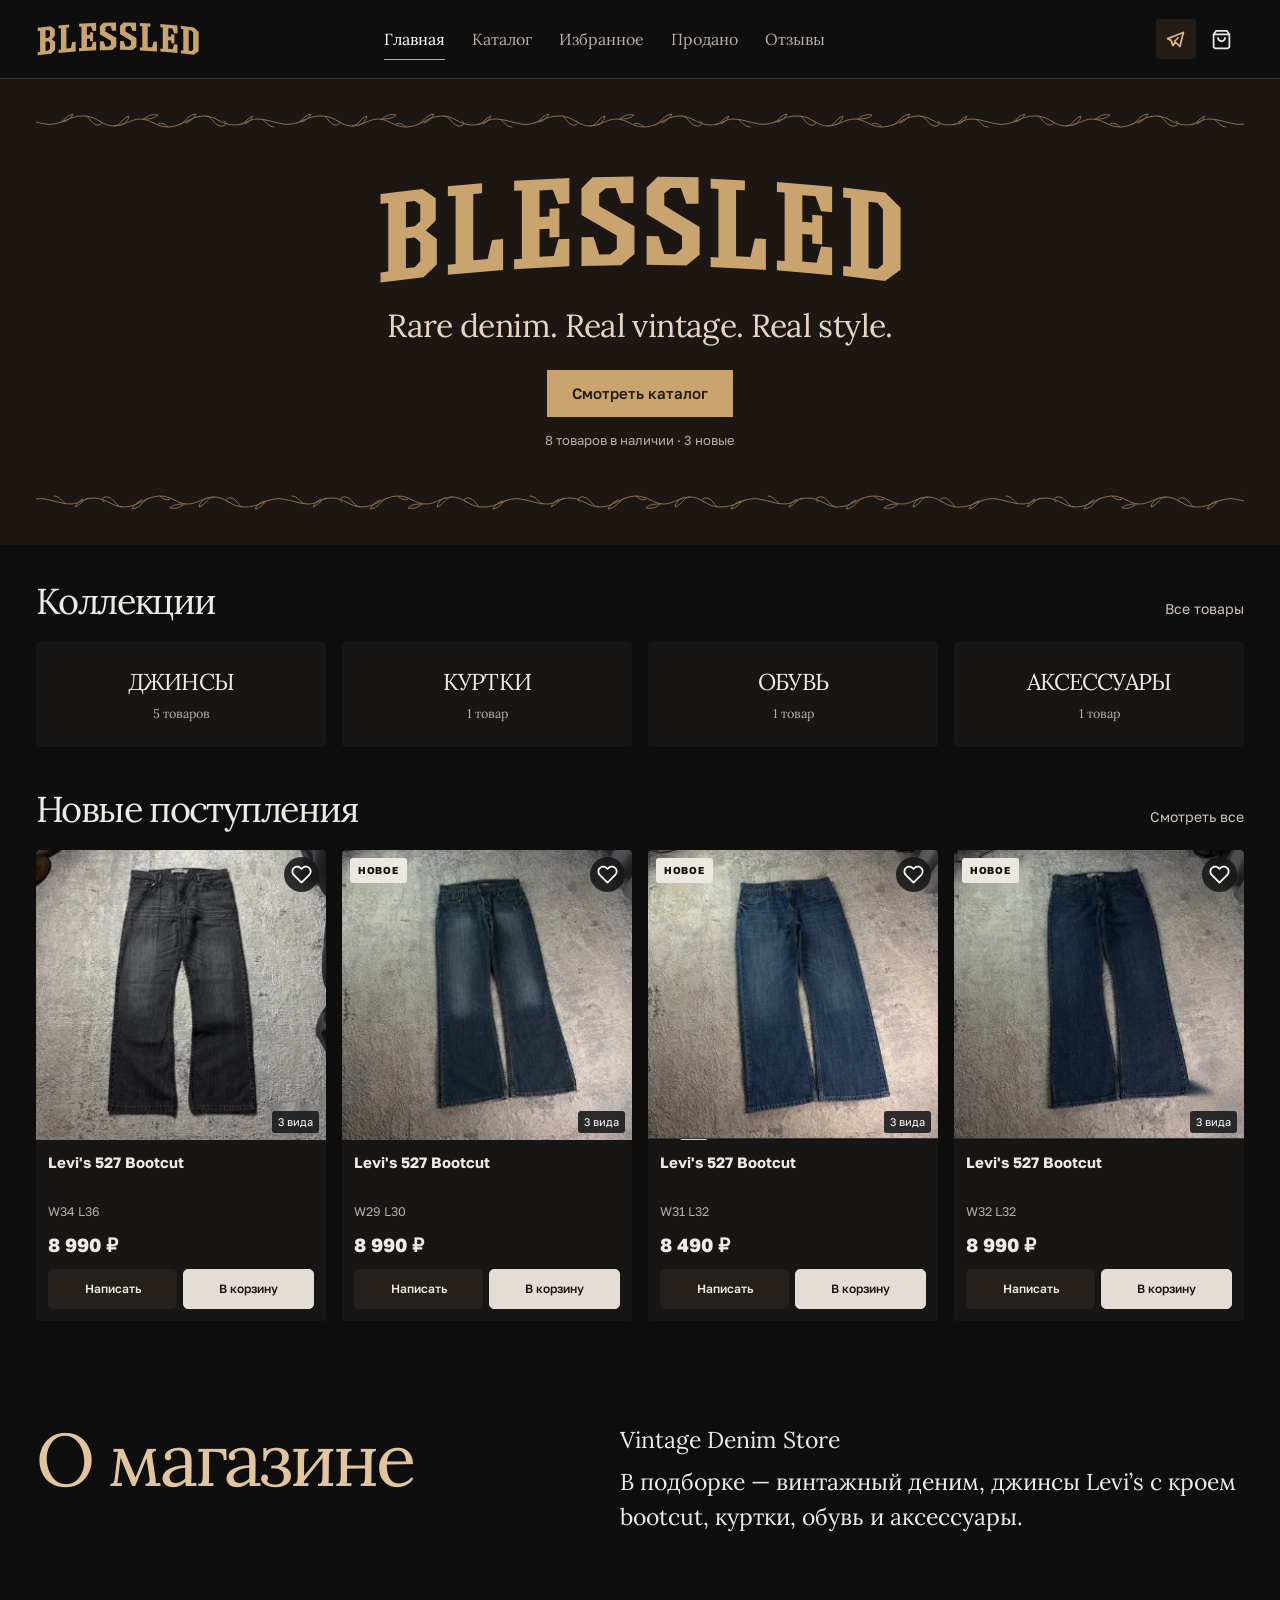
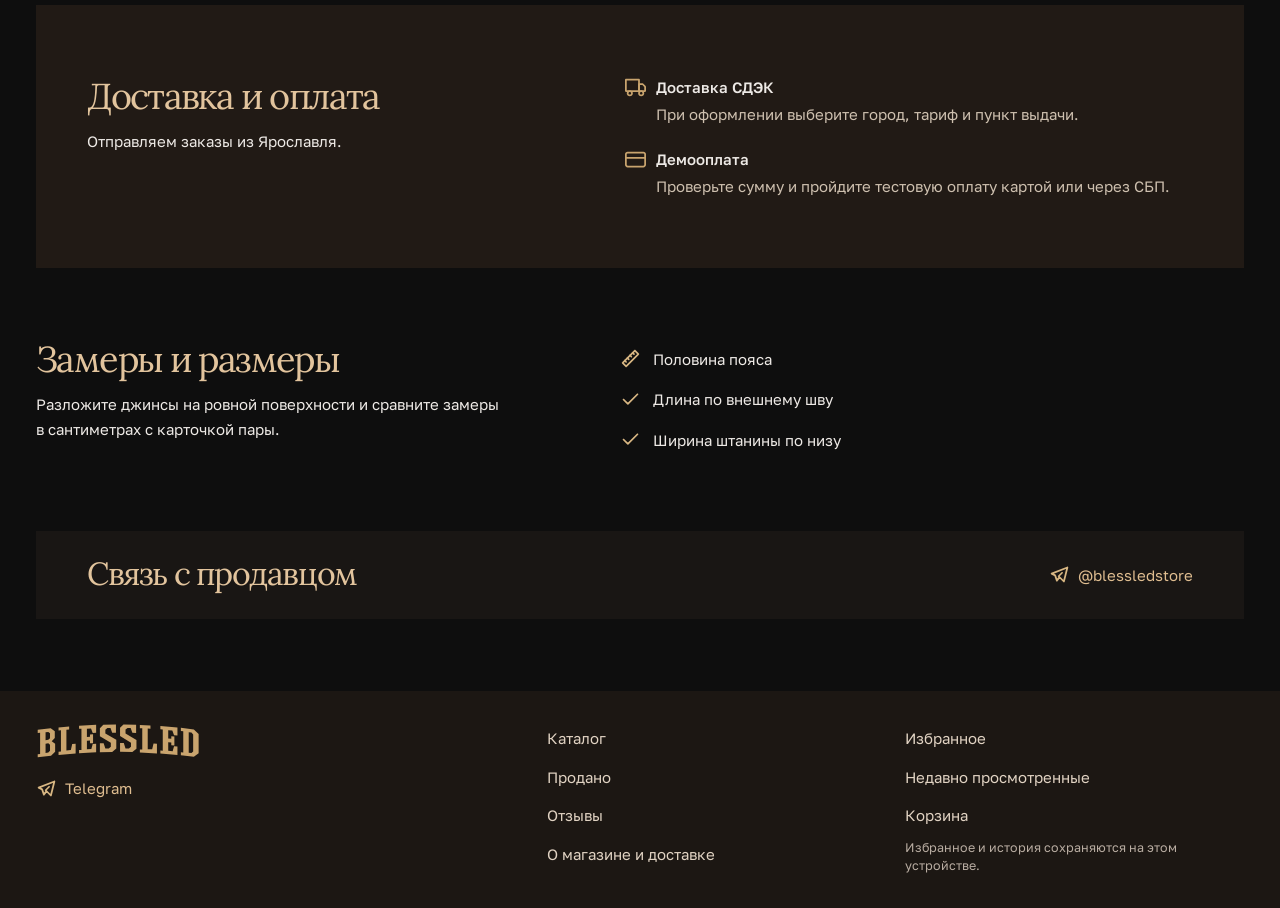
==== commit f0c2bc09: "Polish storefront and add reviews page" ====
--- a/index.html
+++ b/index.html
@@ -1,24 +1,20 @@
 <!doctype html>
 <html lang="ru"><head><meta charset="utf-8"><meta name="viewport" content="width=device-width,initial-scale=1,viewport-fit=cover"><meta name="theme-color" content="#0e0e0e"><title>BLESSED STORE · Vintage Denim Store</title>
+<link rel="stylesheet" href="fonts/storefront.css">
 <style>
-:root{color-scheme:dark;--bg:#0e0e0e;--panel:#151515;--line:#343230;--ink:#eeeae6;--muted:#b9ada2;--cream:#e4ddd5;--accent:#c1a27a;--serif:Georgia,"Times New Roman",serif;--gutter:clamp(14px,3.3vw,36px);--ease:cubic-bezier(.22,1,.36,1);--nav:74px;scrollbar-color:#524940 var(--bg)}
-*{box-sizing:border-box}body{margin:0;background:var(--bg);color:var(--ink);font:15px/1.5 "Segoe UI",Arial,sans-serif}body:has(dialog[open]){overflow:hidden}a{color:inherit;text-decoration:none}button,input,select,textarea{font:inherit;color:inherit}button,a,input,select{ -webkit-tap-highlight-color:transparent}button{background:none;border:0;cursor:pointer;padding:0}button:disabled{opacity:.48;cursor:default}button,a,select,input{transition:background .18s,color .18s,border-color .18s,transform .18s}button:focus-visible,a:focus-visible,summary:focus-visible,input:focus-visible,select:focus-visible{outline:2px solid var(--accent);outline-offset:3px}img{display:block;max-width:100%}h1,h2,h3,p{margin:0}h1,h2,h3,.display{font-family:var(--serif);font-weight:400;letter-spacing:-.045em}h1,h2{font-size:clamp(27px,4.8vw,36px);line-height:1.15}h3{font-size:24px}p{line-height:1.65}small,.muted,.sub{color:var(--muted)}.sub{margin-top:5px}.icon{width:21px;height:21px;display:inline-block;vertical-align:middle;flex:none;color:inherit}.icon svg{width:100%;height:100%;display:block}.iconbtn{display:inline-grid;place-items:center;width:44px;height:44px;border-radius:4px}.iconbtn:hover,.plain:hover{color:var(--accent)}header{position:sticky;top:0;z-index:5;background:#0e0e0efb;border-bottom:1px solid var(--line)}.head{height:70px;margin:auto;max-width:1320px;padding:0 var(--gutter);display:flex;align-items:center;justify-content:space-between;position:relative}.wordmark{font:32px/.95 var(--serif);letter-spacing:-.07em;text-align:center}.wordmark small{display:block;font:600 9px/1.5 "Segoe UI",sans-serif;color:#cec8c4;letter-spacing:.27em;margin-top:5px}.pagetitle{font:600 22px var(--serif);letter-spacing:-.04em}.headcenter{position:absolute;left:50%;transform:translateX(-50%)}.bag{position:relative;margin-left:auto}.count{position:absolute;right:0;top:1px;min-width:16px;border-radius:100px;background:var(--cream);color:#111;font:700 10px/16px sans-serif;animation:pop .22s var(--ease)}.desktopnav{display:none}main{max-width:1320px;margin:auto;padding-bottom:calc(var(--nav) + env(safe-area-inset-bottom) + 24px);min-height:85vh}.page{padding:24px var(--gutter)}.hero{text-align:center;background:#101010;padding:29px var(--gutter) 35px;border-bottom:1px solid var(--line);display:flex;align-items:center;flex-direction:column}.micro{font-size:11px;font-weight:650;letter-spacing:.27em;text-transform:uppercase;color:#d1c8bf}.seal{width:clamp(172px,41vw,268px);aspect-ratio:1;object-fit:cover;border-radius:50%;margin:21px 0 24px}.hero h1{font-size:clamp(18px,3.1vw,24px);font-weight:600;line-height:1.35}.hero .tag{font-size:10px;letter-spacing:.31em;text-transform:uppercase;color:var(--muted);margin:11px 0 26px}.btn{min-height:44px;padding:10px 19px;display:inline-flex;gap:12px;align-items:center;justify-content:center;text-align:center;border:1px solid #655a50;border-radius:5px;font-weight:550}.btn.primary{background:var(--cream);color:#161412;border-color:var(--cream)}.btn.primary:hover{background:#f7f2ea}.btn:hover{border-color:var(--accent);background:#272420}.hero .btn{font:600 18px var(--serif);padding:15px 30px}.stock{margin-top:17px;font-size:13px;color:#c6bbb1;letter-spacing:.05em}.stock:before{content:"";display:inline-block;background:#99bc8a;border-radius:50%;width:8px;height:8px;margin-right:9px}.section{padding:30px var(--gutter) 6px}.sectionhead,.line,.between{display:flex;align-items:center;justify-content:space-between;gap:12px}.sectionhead{margin-bottom:20px;align-items:baseline}.plain{color:#d1c4b5;font-size:14px;display:inline-flex;align-items:center;gap:7px}.plain .icon{width:15px;height:15px}.collections,.grid{display:grid;grid-template-columns:repeat(2,minmax(0,1fr));gap:clamp(8px,2vw,16px)}.collection,.card,.surface{background:var(--panel);border:1px solid var(--line);border-radius:4px}.collection{padding:22px 6px;min-height:clamp(88px,20vw,130px);display:grid;align-content:center;gap:8px;text-align:center}.collection strong{font:400 clamp(16px,3.5vw,23px) var(--serif);letter-spacing:-.04em}.collection small{font-family:var(--serif)}.collection:hover,.rowlink:hover{background:#211e1b;border-color:#6c5e51}.card{min-width:0;overflow:hidden;position:relative}.cover{display:block;aspect-ratio:1;overflow:hidden;background:#252421}.cover img{width:100%;height:100%;object-fit:cover;transition:transform .5s var(--ease)}@media(hover:hover){.cover:hover img{transform:scale(1.035)}}.flag,.photos,.heart{position:absolute}.flag{left:8px;top:8px;background:#ede8df;color:#151311;font-size:10px;letter-spacing:.07em;font-weight:750;padding:5px 8px;border-radius:3px}.photos{bottom:7px;right:7px;color:#fff;background:#191a1be3;font-size:11px;border-radius:3px;padding:3px 6px}.imagebox{position:relative}.heart{right:7px;top:7px;background:#161616dd;border:1px solid #79716a;border-radius:50%;width:35px;height:35px;color:#fff}.heart[aria-pressed=true]{background:var(--cream);color:#432a22}.cardinfo{padding:12px;display:grid;gap:9px}.cardtitle{min-height:2.8em;font-weight:700;line-height:1.4}.price{font-size:19px;font-weight:750}.actions{display:flex;gap:6px;flex-wrap:wrap}.actions .btn{flex:1;padding:6px 3px;min-height:40px;font-size:12px}.sold{background:#272421;color:#c6bdb5;border-radius:5px;text-align:center;padding:10px}.bottomnav{position:fixed;bottom:0;left:0;right:0;z-index:5;padding-bottom:env(safe-area-inset-bottom);border-top:1px solid var(--line);background:#0e0e0efa;display:flex}.navitem{color:var(--muted);min-width:0;position:relative}.bottomnav .navitem{flex:1;height:var(--nav);display:flex;align-items:center;justify-content:center;flex-direction:column;gap:6px;font:clamp(10px,2.4vw,15px) var(--serif)}.navitem.active{color:#fff}.bottomnav .active:before{content:"";position:absolute;top:0;height:3px;width:26px;background:var(--cream);border-radius:0 0 3px 3px}.searchbar{display:flex;gap:10px;margin:30px 0 17px}.searchbox{flex:1;min-width:0;position:relative}.searchbox .icon{position:absolute;top:50%;left:14px;width:17px;transform:translateY(-50%);color:var(--muted)}input,select,textarea,.filterbtn{background:#191919;border:1px solid #403d39;border-radius:4px;padding:12px 14px;min-width:0;width:100%;min-height:46px}select{cursor:pointer}.searchbox input{padding-left:43px}.filterbtn{width:50px}.filterbtn.on{border-color:var(--accent)}.sort{color:var(--muted);font-size:13px;margin-bottom:18px}.sort select{width:auto;background:var(--bg);border-color:transparent;padding:4px;max-width:53%;color:var(--ink)}.empty{text-align:center;padding:44px 16px;border:1px dashed #494744;border-radius:10px;margin:32px auto;max-width:650px}.empty p{margin:8px auto 20px;color:var(--muted)}.infohero{text-align:center;border-bottom:1px solid var(--line);padding:26px}.infohero img{width:118px;border-radius:50%;margin:0 auto 16px}.infohero .micro{margin:16px 0}.rows,.stack{display:grid;gap:12px}.rows{max-width:800px;margin:auto}.rowlink{display:flex;align-items:center;gap:14px;text-align:left;padding:16px 18px;background:#181818;border:1px solid var(--line);border-radius:8px}.rowlink .end{margin-left:auto;width:14px}.surface{padding:20px;border-radius:9px}.productlayout{display:grid;gap:22px}.gallerymain{display:block;position:relative;width:100%;background:#171717}.gallerymain img{width:100%;aspect-ratio:1;object-fit:cover}.thumbs{display:flex;gap:7px;margin-top:10px;overflow-x:auto}.thumbs button{width:64px;max-width:20%;padding:2px;border:1px solid transparent;border-radius:4px;opacity:.6}.thumbs button.active{opacity:1;border-color:var(--cream)}.thumbs img{aspect-ratio:1;object-fit:cover;border-radius:2px}.spec{display:grid;grid-template-columns:1fr 1fr;padding:0;overflow:hidden}.spec>div{padding:15px;border-bottom:1px solid var(--line)}.spec>div:first-child{grid-column:1/-1}.spec>div:last-child{border-left:1px solid var(--line)}.label{color:var(--muted);font-size:11px;letter-spacing:.13em;text-transform:uppercase}.spec strong,.facts b{display:block;font:24px var(--serif);margin-top:4px}.facts{display:grid;grid-template-columns:repeat(3,1fr);gap:7px;text-align:center}.facts .surface{padding:13px 3px}.facts b{font-size:clamp(15px,3vw,22px)}.facts small{font-size:11px}.measurebody{display:flex;align-items:center;gap:18px;margin:16px 0}.measurebody img{width:34%;max-height:260px;object-fit:contain}.measurebody b{font:38px/1 var(--serif);display:block}.measurebody small{font-size:10px;letter-spacing:.1em;text-transform:uppercase}.wide{width:100%}details{border-top:1px solid var(--line);padding:14px 0}summary{cursor:pointer;font:21px var(--serif)}details p{margin-top:12px;color:var(--muted)}.cartrow{display:flex;gap:16px;padding:18px 0;border-bottom:1px solid var(--line);align-items:center}.cartrow img{width:80px;border-radius:4px}.cartrow .grow{flex:1}.qty{display:flex;gap:12px;align-items:center}.qty button{padding:6px;color:var(--muted);text-decoration:underline}.checkout{max-width:720px;margin:auto}.field{display:grid;gap:6px;font-size:14px}.error{color:#f4ac9b}.total{border-top:1px solid var(--line);padding-top:14px}.choice{display:flex;gap:10px;align-items:center;padding:11px 12px;background:#191817;border:1px solid var(--line);border-radius:4px;cursor:pointer}.choice:has(input:checked){border-color:var(--accent)}.choice input{width:16px;min-height:0;height:16px;accent-color:#ccaf88}.choices{display:flex;flex-wrap:wrap;gap:7px}.textbtn{text-decoration:underline;text-underline-offset:3px;color:var(--muted)}dialog{background:var(--panel);color:var(--ink);border:1px solid #514942;border-radius:12px;padding:0;width:min(94vw,510px);max-height:88dvh;overscroll-behavior:contain}dialog[open]{animation:enter .28s var(--ease)}dialog::backdrop{background:#000b}dialog .inside{padding:22px}dialog .between{margin-bottom:15px}dialog.closing{animation:leave .16s ease forwards}.toast{position:fixed;z-index:9;left:50%;bottom:calc(var(--nav) + 12px + env(safe-area-inset-bottom));transform:translate(-50%,10px);opacity:0;pointer-events:none;background:var(--cream);color:#171511;border-radius:5px;padding:10px 18px;text-align:center;width:max-content;max-width:92%;transition:.2s}.toast.show{opacity:1;transform:translate(-50%,0)}.backtop{position:fixed;right:18px;bottom:calc(var(--nav) + 13px);background:#191817;border:1px solid #655a50;border-radius:50%;z-index:4}.backtop .icon{transform:rotate(-90deg)}[hidden]{display:none!important}.screen{animation:enter .24s var(--ease)}@keyframes enter{from{opacity:.2;transform:translateY(6px)}to{opacity:1;transform:none}}@keyframes leave{to{opacity:0;transform:translateY(7px)}}@keyframes pop{from{transform:scale(.8)}to{transform:scale(1)}}@media(max-width:470px){:root{--nav:64px}.head{height:58px}.wordmark{font-size:26px}.wordmark small{font-size:8px}.cardinfo{padding:9px;gap:6px}.cardtitle{font-size:14px}.actions .btn{font-size:10px}.price{font-size:17px}.hero{padding:22px 14px 28px}.section{padding-top:24px}.sectionhead{margin-bottom:15px}.plain{font-size:12px}.productpage{padding-top:0}.gallery{margin-inline:calc(-1 * var(--gutter))}.thumbs{padding-inline:var(--gutter)}dialog{margin:auto auto 0;width:100%;max-width:100%;border-radius:13px 13px 0 0}dialog .inside{padding-bottom:calc(20px + env(safe-area-inset-bottom))}.cartrow{gap:9px}.cartrow img{width:58px}.facts{gap:4px}}
+:root{color-scheme:dark;--bg:#0e0e0e;--panel:#151515;--line:#343230;--ink:#eeeae6;--muted:#b9ada2;--cream:#e4ddd5;--accent:#c1a27a;--serif:"Lora",serif;--sans:"Golos Text",sans-serif;--gutter:clamp(14px,3.3vw,36px);--ease:cubic-bezier(.22,1,.36,1);--nav:74px;scrollbar-color:#524940 var(--bg)}
+*{box-sizing:border-box}body{margin:0;background:var(--bg);color:var(--ink);font:15px/1.5 var(--sans)}body:has(dialog[open]){overflow:hidden}a{color:inherit;text-decoration:none}button,input,select,textarea{font:inherit;color:inherit}button,a,input,select{ -webkit-tap-highlight-color:transparent}button{background:none;border:0;cursor:pointer;padding:0}button:disabled{opacity:.48;cursor:default}button,a,select,input{transition:background .18s,color .18s,border-color .18s,transform .18s}button:focus-visible,a:focus-visible,summary:focus-visible,input:focus-visible,select:focus-visible{outline:2px solid var(--accent);outline-offset:3px}img{display:block;max-width:100%}h1,h2,h3,p{margin:0}h1,h2,h3,.display{font-family:var(--serif);font-weight:400;letter-spacing:-.045em}h1,h2{font-size:clamp(27px,4.8vw,36px);line-height:1.15}h3{font-size:24px}p{line-height:1.65}small,.muted,.sub{color:var(--muted)}.sub{margin-top:5px}.icon{width:21px;height:21px;display:inline-block;vertical-align:middle;flex:none;color:inherit}.icon svg{width:100%;height:100%;display:block}.iconbtn{display:inline-grid;place-items:center;width:44px;height:44px;border-radius:4px}.iconbtn:hover,.plain:hover{color:var(--accent)}header{position:sticky;top:0;z-index:5;background:#0e0e0e;border-bottom:1px solid var(--line)}.head{height:70px;margin:auto;max-width:1320px;padding:0 var(--gutter);display:flex;align-items:center;justify-content:space-between;position:relative}.pagetitle{font:600 22px var(--serif);letter-spacing:-.04em}.headcenter{position:absolute;left:50%;transform:translateX(-50%)}.bag{position:relative;margin-left:auto}.count{position:absolute;right:0;top:1px;min-width:16px;border-radius:100px;background:var(--cream);color:#111;font:700 10px/16px var(--sans);animation:pop .22s var(--ease)}.desktopnav{display:none}main{max-width:1320px;margin:auto;padding-bottom:calc(var(--nav) + env(safe-area-inset-bottom) + 24px);min-height:85vh}.page{padding:24px var(--gutter)}.btn{min-height:44px;padding:10px 19px;display:inline-flex;gap:12px;align-items:center;justify-content:center;text-align:center;border:1px solid #655a50;border-radius:5px;font-weight:550}.btn.primary{background:var(--cream);color:#161412;border-color:var(--cream)}.btn.primary:hover{background:#f7f2ea}.btn:hover{border-color:var(--accent);background:#272420}.section{padding:30px var(--gutter) 6px}.sectionhead,.line,.between{display:flex;align-items:center;justify-content:space-between;gap:12px}.sectionhead{margin-bottom:20px;align-items:baseline}.plain{color:#d1c4b5;font-size:14px;display:inline-flex;align-items:center;gap:7px}.plain .icon{width:15px;height:15px}.collections,.grid{display:grid;grid-template-columns:repeat(2,minmax(0,1fr));gap:clamp(8px,2vw,16px)}.collection,.card,.surface{background:var(--panel);border:1px solid var(--line);border-radius:4px}.collection{padding:22px 6px;min-height:clamp(88px,20vw,130px);display:grid;align-content:center;gap:8px;text-align:center}.collection strong{font:400 clamp(16px,3.5vw,23px) var(--serif);letter-spacing:-.04em}.collection small{font-family:var(--serif)}.collection:hover,.rowlink:hover{background:#211e1b;border-color:#6c5e51}.card{min-width:0;overflow:hidden;position:relative}.cover{display:block;aspect-ratio:1;overflow:hidden;background:#252421}.cover img{width:100%;height:100%;object-fit:cover;transition:transform .5s var(--ease)}@media(hover:hover){.cover:hover img{transform:scale(1.035)}}.flag,.photos,.heart{position:absolute}.flag{left:8px;top:8px;background:#ede8df;color:#151311;font-size:10px;letter-spacing:.07em;font-weight:750;padding:5px 8px;border-radius:3px}.photos{bottom:7px;right:7px;color:#fff;background:#191a1be3;font-size:11px;border-radius:3px;padding:3px 6px}.imagebox{position:relative}.heart{right:7px;top:7px;background:#161616dd;border:1px solid #79716a;border-radius:50%;width:35px;height:35px;color:#fff}.heart[aria-pressed=true]{background:var(--cream);color:#432a22}.cardinfo{padding:12px;display:grid;gap:9px}.cardtitle{min-height:2.8em;font-weight:700;line-height:1.4}.price{font-size:19px;font-weight:750}.actions{display:flex;gap:6px;flex-wrap:wrap}.actions .btn{flex:1;padding:6px 3px;min-height:40px;font-size:12px}.sold{background:#272421;color:#c6bdb5;border-radius:5px;text-align:center;padding:10px}.bottomnav{position:fixed;bottom:0;left:0;right:0;z-index:5;padding-bottom:env(safe-area-inset-bottom);border-top:1px solid var(--line);background:#0e0e0efa;display:flex}.navitem{color:var(--muted);min-width:0;position:relative}.bottomnav .navitem{flex:1;height:var(--nav);display:flex;align-items:center;justify-content:center;flex-direction:column;gap:6px;font:clamp(10px,2.4vw,15px) var(--serif)}.navitem.active{color:#fff}.bottomnav .active:before{content:"";position:absolute;top:0;height:3px;width:26px;background:var(--cream);border-radius:0 0 3px 3px}.searchbar{display:flex;gap:10px;margin:30px 0 17px}.searchbox{flex:1;min-width:0;position:relative}.searchbox .icon{position:absolute;top:50%;left:14px;width:17px;transform:translateY(-50%);color:var(--muted)}input,select,textarea,.filterbtn{background:#191919;border:1px solid #403d39;border-radius:4px;padding:12px 14px;min-width:0;width:100%;min-height:46px}select{cursor:pointer}.searchbox input{padding-left:43px}.filterbtn{width:50px}.filterbtn.on{border-color:var(--accent)}.sort{color:var(--muted);font-size:13px;margin-bottom:18px}.sort select{width:auto;background:var(--bg);border-color:transparent;padding:4px;max-width:53%;color:var(--ink)}.empty{text-align:center;padding:44px 16px;border:1px dashed #494744;border-radius:10px;margin:32px auto;max-width:650px}.empty p{margin:8px auto 20px;color:var(--muted)}.rows,.stack{display:grid;gap:12px}.rows{max-width:800px;margin:auto}.rowlink{display:flex;align-items:center;gap:14px;text-align:left;padding:16px 18px;background:#181818;border:1px solid var(--line);border-radius:8px}.rowlink .end{margin-left:auto;width:14px}.surface{padding:20px;border-radius:9px}.productlayout{display:grid;gap:22px}.gallerymain{display:block;position:relative;width:100%;background:#171717}.gallerymain img{width:100%;aspect-ratio:1;object-fit:cover}.thumbs{display:flex;gap:7px;margin-top:10px;overflow-x:auto}.thumbs button{width:64px;max-width:20%;padding:2px;border:1px solid transparent;border-radius:4px;opacity:.6}.thumbs button.active{opacity:1;border-color:var(--cream)}.thumbs img{aspect-ratio:1;object-fit:cover;border-radius:2px}.spec{display:grid;grid-template-columns:1fr 1fr;padding:0;overflow:hidden}.spec>div{padding:15px;border-bottom:1px solid var(--line)}.spec>div:first-child{grid-column:1/-1}.spec>div:last-child{border-left:1px solid var(--line)}.label{color:var(--muted);font-size:11px;letter-spacing:.13em;text-transform:uppercase}.spec strong,.facts b{display:block;font:24px var(--serif);margin-top:4px}.facts{display:grid;grid-template-columns:repeat(3,1fr);gap:7px;text-align:center}.facts .surface{padding:13px 3px}.facts b{font-size:clamp(15px,3vw,22px)}.facts small{font-size:11px}.measurebody{display:flex;align-items:center;gap:18px;margin:16px 0}.measurebody img{width:34%;max-height:260px;object-fit:contain}.measurebody b{font:38px/1 var(--serif);display:block}.measurebody small{font-size:10px;letter-spacing:.1em;text-transform:uppercase}.wide{width:100%}details{border-top:1px solid var(--line);padding:14px 0}summary{cursor:pointer;font:21px var(--serif)}details p{margin-top:12px;color:var(--muted)}.cartrow{display:flex;gap:16px;padding:18px 0;border-bottom:1px solid var(--line);align-items:center}.cartrow img{width:80px;border-radius:4px}.cartrow .grow{flex:1}.qty{display:flex;gap:12px;align-items:center}.qty button{padding:6px;color:var(--muted);text-decoration:underline}.checkout{max-width:720px;margin:auto}.field{display:grid;gap:6px;font-size:14px}.error{color:#f4ac9b}.total{border-top:1px solid var(--line);padding-top:14px}.choice{display:flex;gap:10px;align-items:center;padding:11px 12px;background:#191817;border:1px solid var(--line);border-radius:4px;cursor:pointer}.choice:has(input:checked){border-color:var(--accent)}.choice input{width:16px;min-height:0;height:16px;accent-color:#ccaf88}.choices{display:flex;flex-wrap:wrap;gap:7px}.textbtn{text-decoration:underline;text-underline-offset:3px;color:var(--muted)}dialog{background:var(--panel);color:var(--ink);border:1px solid #514942;border-radius:12px;padding:0;width:min(94vw,510px);max-height:88dvh;overscroll-behavior:contain}dialog[open]{animation:enter .28s var(--ease)}dialog::backdrop{background:#000b}dialog .inside{padding:22px}dialog .between{margin-bottom:15px}dialog.closing{animation:leave .16s ease forwards}.toast{position:fixed;z-index:9;left:50%;bottom:calc(var(--nav) + 12px + env(safe-area-inset-bottom));transform:translate(-50%,10px);opacity:0;pointer-events:none;background:var(--cream);color:#171511;border-radius:5px;padding:10px 18px;text-align:center;width:max-content;max-width:92%;transition:.2s}.toast.show{opacity:1;transform:translate(-50%,0)}.backtop{position:fixed;right:18px;bottom:calc(var(--nav) + 13px);background:#191817;border:1px solid #655a50;border-radius:50%;z-index:4}.backtop .icon{transform:rotate(-90deg)}[hidden]{display:none!important}.screen{animation:enter .24s var(--ease)}@keyframes enter{from{opacity:.2;transform:translateY(6px)}to{opacity:1;transform:none}}@keyframes leave{to{opacity:0;transform:translateY(7px)}}@keyframes pop{from{transform:scale(.8)}to{transform:scale(1)}}@media(max-width:470px){:root{--nav:64px}.head{height:58px}.cardinfo{padding:9px;gap:6px}.cardtitle{font-size:14px}.actions .btn{font-size:10px}.price{font-size:17px}.section{padding-top:24px}.sectionhead{margin-bottom:15px}.plain{font-size:12px}.productpage{padding-top:0}.gallery{margin-inline:calc(-1 * var(--gutter))}.thumbs{padding-inline:var(--gutter)}dialog{margin:auto auto 0;width:100%;max-width:100%;border-radius:13px 13px 0 0}dialog .inside{padding-bottom:calc(20px + env(safe-area-inset-bottom))}.cartrow{gap:9px}.cartrow img{width:58px}.facts{gap:4px}}
 @media(min-width:768px){.grid{grid-template-columns:repeat(3,minmax(0,1fr))}.collections{grid-template-columns:repeat(4,minmax(0,1fr))}.productlayout{grid-template-columns:minmax(0,1fr) minmax(0,1fr);align-items:start}.gallery{position:sticky;top:90px}.cartwrap{display:grid;grid-template-columns:2fr 1fr;align-items:start;gap:32px}.section{padding-top:36px}}
-@media(min-width:1024px){:root{--nav:0px}.bottomnav,.mobilemenu{display:none}.headcenter{position:static;transform:none}.head{height:78px;gap:36px}.desktopnav{display:flex;gap:27px;margin:auto}.desktopnav a{font:16px var(--serif);padding:10px 0;border-bottom:1px solid transparent}.desktopnav .active,.desktopnav a:hover{border-color:var(--muted)}.hero{padding:28px 36px 29px}.seal{width:220px;margin:16px 0}.hero .tag{margin:8px 0 18px}.section,.page{padding-inline:var(--gutter)}.grid{grid-template-columns:repeat(4,minmax(0,1fr))}.bag{margin:0}.productlayout{gap:44px}.backtop{bottom:24px}.collection{min-height:105px}.desktopnav .navitem:hover{color:#fff}.toast{bottom:24px}}
+@media(min-width:1024px){:root{--nav:0px}.bottomnav,.mobilemenu{display:none}.headcenter{position:static;transform:none}.head{height:78px;gap:36px}.desktopnav{display:flex;gap:27px;margin:auto}.desktopnav a{font:16px var(--serif);padding:10px 0;border-bottom:1px solid transparent}.desktopnav .active,.desktopnav a:hover{border-color:var(--muted)}.section,.page{padding-inline:var(--gutter)}.grid{grid-template-columns:repeat(4,minmax(0,1fr))}.bag{margin:0}.productlayout{gap:44px}.backtop{bottom:24px}.collection{min-height:105px}.desktopnav .navitem:hover{color:#fff}.toast{bottom:24px}}
 @media(prefers-reduced-motion:reduce){*,*::before,*::after{animation-duration:.001ms!important;transition-duration:.001ms!important;scroll-behavior:auto!important}}
 @media(min-width:471px) and (max-width:767px){
   :root{--nav:87px}
   .head{height:74px}
-  .hero{padding-top:30px;padding-bottom:39px}
-  .seal{margin-bottom:26px}
-  .hero h1{font-family:"Times New Roman",serif;font-weight:600;letter-spacing:-.04em}
-  .hero .btn{font-family:"Times New Roman",serif;font-weight:500}
-  .hero .tag{margin-bottom:27px}
   .section{padding-top:32px}
 }
 .cartwrap{margin-top:20px}
 @media(max-width:767px){.cartwrap aside{margin-top:20px}}
-@media(max-width:360px){.hero h1{font-size:17px}.bottomnav .navitem{font-size:10px}}
+@media(max-width:360px){.bottomnav .navitem{font-size:10px}}
 dialog .cover img{width:100%;height:100%;object-fit:cover}
 @keyframes appear{from{opacity:.55;transform:translateY(5px)}to{opacity:1;transform:none}}
 .section.entered .sectionhead{animation:appear .28s var(--ease)}.productlayout>*{min-width:0}.thumbs button{flex:none}
@@ -45,8 +41,344 @@
 @keyframes indicator{from{transform:scaleX(.35);opacity:.4}to{transform:scaleX(1);opacity:1}}
 @keyframes heartBeat{45%{transform:scale(1.18)}}
 @keyframes cardIn{from{opacity:.72;transform:translateY(5px)}to{opacity:1;transform:none}}
+
+.wordmark { display: block; width: clamp(124px, 13vw, 164px); }
+.wordmark img { width: 100%; height: auto; }
+
+main:has(> .hero) { max-width: none; }
+main:has(> .hero) > .section { max-width: 1320px; margin-inline: auto; }
+.hero {
+  --ornament: url("data:image/svg+xml,%3Csvg xmlns=%22http://www.w3.org/2000/svg%22 width=%22238%22 height=%2220%22 viewBox=%220 0 238 20%22%3E%0A%3Cg fill=%22none%22 stroke=%22%23886c4d%22 stroke-linecap=%22round%22 stroke-linejoin=%22round%22%3E%0A%3Cpath d=%22M-1 13C16 16 22 4 40 5c13 .7 17 10 29 10 10 0 17-7 26-7 11 0 16 8 28 8 14 0 22-11 36-11 12 0 18 9 30 9 11 0 14-6 24-6 9 0 16 4 26 5%22/%3E%0A%3Cpath d=%22M14 12c5-1 7-8 14-9-2 4-5 7-10 8m24-6c3 3 5 8 10 9 5 1 6-4 3-4m14 5c7 0 8-8 15-10-1 5-4 8-8 9m22-6c6 0 11 0 15-4-5-1-9 0-13 3m23 9c-3-3-7-5-10-3m21 1c6-2 8-10 17-11-2 4-5 7-10 9m20-7c7 1 7 8 14 10 5 1 8-3 4-5m16 4c5-1 7-7 13-9-2 4-4 6-8 8m18-4c3 1 5 7 11 7%22/%3E%0A%3C/g%3E%3C/svg%3E");
+  padding: clamp(12px, 2.3vw, 32px) var(--gutter);
+  background: #1c1713;
+  text-align: center;
+}
+.hero-frame {
+  max-width: 1600px;
+  margin-inline: auto;
+  padding: clamp(39px, 5vw, 76px) clamp(16px, 4vw, 60px);
+  position: relative;
+}
+.hero-frame::before, .hero-frame::after {
+  content: "";
+  position: absolute;
+  inset-inline: 0;
+  height: 22px;
+  background: var(--ornament) repeat-x center;
+}
+.hero-frame::before { top: 2px; }
+.hero-frame::after { bottom: 2px; transform: rotate(180deg); }
+.hero-logo { width: min(100%, 530px); height: auto; margin-inline: auto; }
+.hero h1 {
+  margin: 20px auto 0;
+  max-width: 26ch;
+  color: #e4d6c2;
+  font-size: clamp(21px, 3vw, 32px);
+  letter-spacing: -.02em;
+  text-wrap: balance;
+}
+.hero .btn {
+  margin-top: 25px;
+  padding: 11px 24px;
+  border-color: #c9a46e;
+  border-radius: 0;
+  background: #c9a46e;
+  color: #211910;
+}
+.hero .btn:hover { background: #dfbc88; border-color: #dfbc88; }
+.stock { margin-top: 13px; font-size: 13px; color: #bcb0a0; }
+.collection, .card, .surface, .empty, .backtop, .heart,
+.searchbox input, .filterbtn, .filter-panel .choice,
+.checkout :is(input, select, .choice), dialog :is(input, select, textarea, .rowlink, .choice),
+dialog, #buyForm select, .sort select { border: 0; }
+.cartrow, .cartwrap .total, .checkout .total, dialog .total,
+.productlayout :is(.spec > div, details) { border: 0; }
+.productlayout .spec > div + div { background: #191714; }
+.checkout .total, dialog .total { margin-top: 8px; }
+.surface, .choice { border-radius: 3px; }
+.card, .collection { background: #181614; }
+.collection:hover, .filterbtn:hover, .filterbtn[aria-expanded=true] { background: #2b231c; }
+.backtop { background: #241e19; }
+.backtop:hover { background: #33291f; }
+.card .btn:not(.primary), .cartwrap .btn:not(.primary), .checkout .btn:not(.primary), .productlayout .btn:not(.primary),
+dialog .btn:not(.primary) { border: 0; background: #25201c; }
+.card .btn:not(.primary):hover, .cartwrap .btn:not(.primary):hover, .checkout .btn:not(.primary):hover,
+.productlayout .btn:not(.primary):hover, dialog .btn:not(.primary):hover { background: #352a21; }
+dialog .rowlink[aria-pressed=true] { background: #352a21; color: #e2bc87; }
+.productlayout .heart[aria-pressed=true], .card .heart[aria-pressed=true] {
+  background: #d3b387;
+  color: #211910;
+}
+.searchbox input, .filterbtn, .checkout input, dialog :is(input, textarea) {
+  background: #211c18;
+  border-radius: 3px;
+}
+.filterbtn { width: auto; padding-inline: clamp(12px, 3vw, 22px); color: #e9dfd2; }
+.filterbtn.on { color: #e2bc87; }
+.searchbar { margin-bottom: 12px; }
+.filter-panel {
+  display: grid;
+  grid-template-rows: 1fr;
+  opacity: 1;
+  transition: grid-template-rows .32s var(--ease), opacity .22s ease;
+}
+.filter-panel[inert] { grid-template-rows: 0fr; opacity: 0; }
+.filter-panel > div { min-height: 0; overflow: hidden; }
+#filterForm {
+  display: grid;
+  gap: 16px;
+  justify-items: start;
+  padding: clamp(16px, 3vw, 24px);
+  margin-bottom: 12px;
+  background: #1b1714;
+}
+.filter-fields {
+  display: grid;
+  grid-template-columns: repeat(3, minmax(0, 1fr));
+  gap: 12px;
+  width: 100%;
+}
+.filter-panel .choice { padding: 6px 0; background: transparent; }
+.filter-actions { display: flex; flex-wrap: wrap; align-items: center; gap: 12px 20px; }
+select, .sort select {
+  appearance: none;
+  border: 0;
+  border-radius: 3px;
+  padding: 10px 36px 10px 13px;
+  background: #29221c url("icons/chevron.svg") no-repeat right 14px center / 18px 18px;
+}
+select:hover, .sort select:hover { background-color: #372c23; }
+select option { background: #211c18; color: var(--ink); }
+.sort select { max-width: 64%; }
+.filter-panel :focus-visible { outline-offset: -2px; }
+@supports (appearance: base-select) and selector(::picker(select)) {
+  select, select::picker(select), .sort select { appearance: base-select; }
+  select::picker(select) {
+    margin-block: 4px;
+    border: 0;
+    border-radius: 3px;
+    background: #29221c;
+    color: var(--ink);
+    box-shadow: 0 6px 20px #0007;
+  }
+  select, .sort select { background-image: none; padding-right: 13px; }
+  select::picker-icon {
+    content: "";
+    width: 18px; height: 18px;
+    background: url("icons/chevron.svg") center / contain no-repeat;
+  }
+  select:open::picker-icon { transform: rotate(180deg); }
+  select option { padding: 9px 13px; }
+  select option:hover, select option:focus-visible { background: #403226; }
+  select option:checked { color: #e2bc87; }
+  select option::checkmark {
+    content: "";
+    width: 16px; height: 16px;
+    flex: none;
+    margin-inline-end: 4px;
+    background: url("icons/check.svg") center / contain no-repeat;
+  }
+  :is(.filter-fields select, .sort select, #sizePick) {
+    align-items: center;
+    gap: 8px;
+    min-height: 46px;
+    padding-block: 0;
+    line-height: 1.3;
+  }
+  :is(.filter-fields select, .sort select, #sizePick)::picker-icon {
+    align-self: center;
+    flex: none;
+    transition: transform 220ms var(--ease);
+  }
+  :is(.filter-fields select, .sort select, #sizePick)::picker(select) {
+    opacity: 0;
+    scale: 1 .96;
+    transition: opacity 180ms ease, scale 220ms var(--ease),
+      display 220ms allow-discrete, overlay 220ms allow-discrete;
+  }
+  :is(.filter-fields select, .sort select, #sizePick):open::picker(select) {
+    opacity: 1;
+    scale: 1;
+  }
+  @starting-style {
+    :is(.filter-fields select, .sort select, #sizePick):open::picker(select) {
+      opacity: 0;
+      scale: 1 .96;
+    }
+  }
+}
+
+body { min-height: 100dvh; display: flex; flex-direction: column; }
+main { flex: 1; width: 100%; min-height: 0; padding-bottom: clamp(32px, 6vw, 72px); }
+.figma-icon {
+  display: inline-block;
+  width: 21px;
+  height: 21px;
+  flex: none;
+  background: var(--icon-file) center / contain no-repeat;
+}
+.telegram-icon { --icon-file: url("icons/telegram.svg"); }
+.ruler-icon { --icon-file: url("icons/ruler.svg"); }
+.check-icon { --icon-file: url("icons/check.svg"); }
+.head-start { display: flex; align-items: center; }
+.head-review { color: #d8b783; }
+.head-review[aria-current=page] { background: #241d17; border-radius: 3px; }
+.head-review img { width: 20px; height: 20px; }
+.reviews-page { padding-block: clamp(30px, 6vw, 78px); }
+.review-card {
+  max-width: 680px;
+  margin-top: 26px;
+  padding: clamp(16px, 4vw, 36px);
+  background: #211a15;
+  overflow-wrap: anywhere;
+}
+.review-card header { position: static; background: transparent; border: 0; }
+.review-card h2 { font-size: clamp(19px, 3vw, 25px); color: #e2c49d; }
+.review-card blockquote {
+  margin: 20px 0 24px;
+  font: clamp(17px, 2vw, 22px)/1.55 var(--serif);
+}
+.review-card .telegram-link { min-height: 44px; color: #dfbd90; }
+.review-card .telegram-link:hover { text-decoration: underline; text-underline-offset: 4px; }
+@media (min-width: 1024px) { .head-start { display: none; } }
+@media (max-width: 470px) {
+  .head-start .iconbtn { width: 36px; }
+}
+.head-actions { display: flex; align-items: center; gap: 4px; margin-left: auto; }
+.head-actions .bag { margin: 0; }
+.telegram-link { display: inline-flex; align-items: center; gap: 8px; }
+.head-telegram {
+  width: 40px; height: 40px; justify-content: center; border-radius: 3px;
+  color: #e0bd8d; background: #241d17;
+}
+.head-telegram:hover { background: #382b20; }
+.footer-brand { display: grid; justify-items: start; gap: 14px; }
+.footer-brand .telegram-link { color: #dfbd90; }
+.store-guide {
+  --guide-pad: clamp(28px, 5.5vw, 76px);
+  max-width: 1320px;
+  margin-inline: auto;
+  padding: clamp(40px, 7vw, 92px) var(--gutter) 0;
+  scroll-margin-top: 78px;
+}
+.store-guide > section { padding: var(--guide-pad) 0; }
+.store-guide h2 { color: #e2c49d; margin-bottom: 12px; }
+.store-guide p { max-width: 52ch; }
+.guide-about, .guide-delivery, .guide-fit, .guide-contact {
+  display: grid;
+  align-items: start;
+  gap: clamp(14px, 5vw, 64px);
+  grid-template-columns: minmax(0, 1fr) minmax(0, 1.2fr);
+}
+.store-guide > .guide-about { padding-top: 6px; }
+.guide-about h2 { font-size: clamp(34px, 5.8vw, 76px); line-height: 1; margin: 0; }
+.guide-about p { font: clamp(17px, 2vw, 23px)/1.55 var(--serif); }
+.guide-about p + p { margin-top: 6px; }
+.store-guide > .guide-delivery {
+  padding-inline: clamp(16px, 4vw, 56px);
+  background: #211a15;
+}
+.guide-delivery dl { display: grid; gap: 22px; margin: 0; }
+.guide-delivery dt { display: flex; align-items: center; gap: 10px; font-weight: 550; }
+.guide-delivery dt .icon { color: #c9a46e; }
+.guide-delivery dd { margin: 5px 0 0 31px; color: #cec0af; }
+.guide-fit ul { list-style: none; margin: 0; padding: 0; }
+.guide-fit li { display: flex; align-items: center; gap: 12px; padding: 9px 0; }
+.guide-fit .figma-icon { color: #c9a46e; }
+.store-guide > .guide-contact {
+  grid-template-columns: minmax(0, 1fr) auto;
+  align-items: center;
+  padding-block: 25px;
+  padding-inline: clamp(16px, 4vw, 56px);
+  background: #191614;
+}
+.guide-contact h2 { margin-bottom: 0; font-size: clamp(23px, 3vw, 32px); }
+.guide-telegram { color: #dfbd90; padding-block: 8px; }
+.guide-telegram:hover { text-decoration: underline; text-underline-offset: 4px; }
+.product-share { display: flex; justify-content: flex-end; }
+.jeans-size-guide { padding-block: 4px; }
+.jeans-size-guide summary { font: 500 14px var(--sans); color: #dfbd90; }
+.jeans-size-guide table { width: 100%; margin-top: 14px; font-size: 13px; border-collapse: collapse; text-align: left; }
+.jeans-size-guide :is(th, td) { padding: 7px 8px; }
+.jeans-size-guide thead { color: #dfbd90; background: #282019; }
+.jeans-size-guide tbody tr:nth-child(odd) { background: #1b1713; }
+.jeans-size-guide p { font-size: 13px; }
+.site-footer {
+  padding: 32px var(--gutter) calc(32px + var(--nav) + env(safe-area-inset-bottom));
+  background: #1c1713;
+}
+.footer-inner {
+  display: grid;
+  grid-template-columns: minmax(0, 1.45fr) repeat(2, minmax(0, 1fr));
+  align-items: start;
+  gap: 20px;
+  max-width: calc(1320px - 2 * var(--gutter));
+  margin-inline: auto;
+}
+.footer-inner nav { display: grid; justify-items: start; gap: 8px; }
+.footer-link { color: #e1d3c3; padding-block: 4px; }
+.footer-link:hover { color: #e2bc87; text-decoration: underline; text-underline-offset: 4px; }
+@media (max-width: 620px) {
+  .store-guide > section { grid-template-columns: 1fr; }
+  .footer-inner { grid-template-columns: repeat(2, minmax(0, 1fr)); }
+  .footer-brand { grid-column: 1 / -1; }
+}
+@media (max-width: 470px) {
+  .head-actions { gap: 0; }
+  .head-telegram, .head-actions .bag { width: 36px; }
+  .headcenter > .wordmark { width: 110px; }
+  .headcenter > .pagetitle {
+    display: block;
+    max-width: min(47vw, 220px);
+    overflow: hidden;
+    white-space: nowrap;
+    text-overflow: ellipsis;
+    font-size: 18px;
+  }
+  .filter-fields { grid-template-columns: 1fr; }
+}
+.filter-checkbox {
+  display: inline-grid;
+  flex: none;
+  place-items: center;
+}
+.filter-checkbox > * { grid-area: 1 / 1; }
+.filter-panel .filter-checkbox input {
+  appearance: none;
+  width: 24px; height: 24px;
+  margin: 0;
+  padding: 0;
+  border: 1px solid #836749;
+  border-radius: 0;
+  background: #211c18;
+  cursor: pointer;
+  transition: background-color 160ms ease, border-color 160ms ease;
+}
+.filter-panel .filter-checkbox input:checked {
+  border-color: #d8b783;
+  background-color: #382b20;
+}
+.filter-checkbox .check-icon {
+  width: 19px; height: 19px;
+  pointer-events: none;
+  opacity: 0;
+  clip-path: inset(0 100% 0 0);
+  transition: opacity 140ms ease, clip-path 200ms var(--ease);
+}
+.filter-checkbox input:checked + .check-icon {
+  opacity: 1;
+  clip-path: inset(0);
+}
+.jeans-size-guide summary { list-style: none; display: flex; align-items: center; gap: 6px; }
+.jeans-size-guide summary::-webkit-details-marker { display: none; }
+.jeans-size-guide summary::after {
+  content: "";
+  width: 16px; height: 16px;
+  background: url("icons/chevron.svg") center / contain no-repeat;
+}
+.jeans-size-guide[open] summary::after { transform: rotate(180deg); }
 </style></head><body>
-<header><div class="head" id="head"></div></header><main id="main"><section class="hero"><p class="micro">Levi’s Bootcut Specialist</p><h1>Rare denim. Real vintage. Real style.</h1><p>Curated Vintage Denim</p></section></main><nav class="bottomnav" id="nav" aria-label="Основная навигация"></nav><button id="top" class="backtop iconbtn" hidden aria-label="Наверх"></button><dialog id="modal" aria-labelledby="dialogTitle"><div class="inside" id="dialogBody"></div></dialog><div class="toast" id="toast" role="status"></div>
+<header><div class="head" id="head"></div></header><main id="main"><section class="hero"><div class="hero-frame"><img class="hero-logo" src="logo.svg" width="480" height="105" alt="BLESSLED"><h1>Rare denim. Real vintage. Real style.</h1><a class="btn" href="#catalog">Смотреть каталог</a></div></section></main><footer class="site-footer" id="footer"></footer><nav class="bottomnav" id="nav" aria-label="Основная навигация"></nav><button id="top" class="backtop iconbtn" hidden aria-label="Наверх"></button><dialog id="modal" aria-labelledby="dialogTitle"><div class="inside" id="dialogBody"></div></dialog><div class="toast" id="toast" role="status"></div>
 <script>
 'use strict';
 const photos={"emblem": "[data-uri]", "jeans-black": "[data-uri]", "jeans-faded": "[data-uri]", "jeans-blue": "[data-uri]", "jeans-indigo": "[data-uri]", "diesel-fanker": "[data-uri]